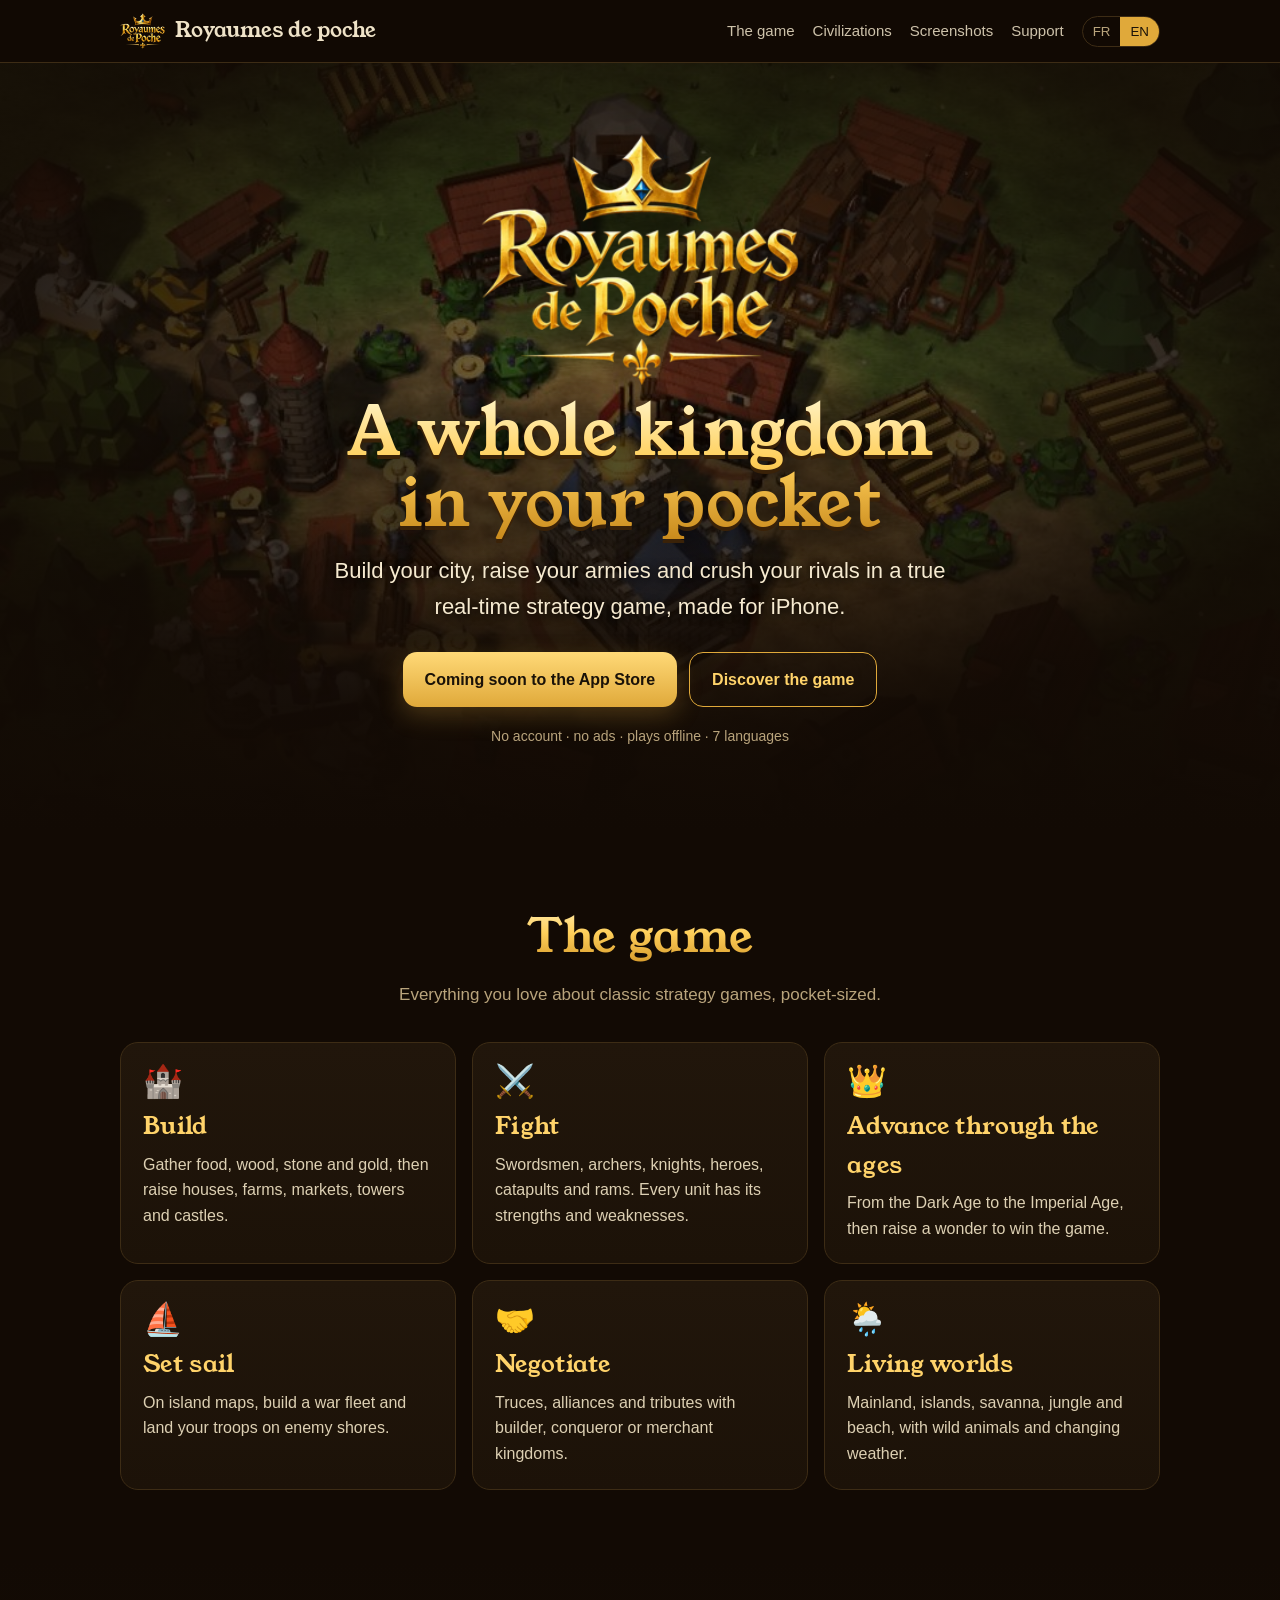
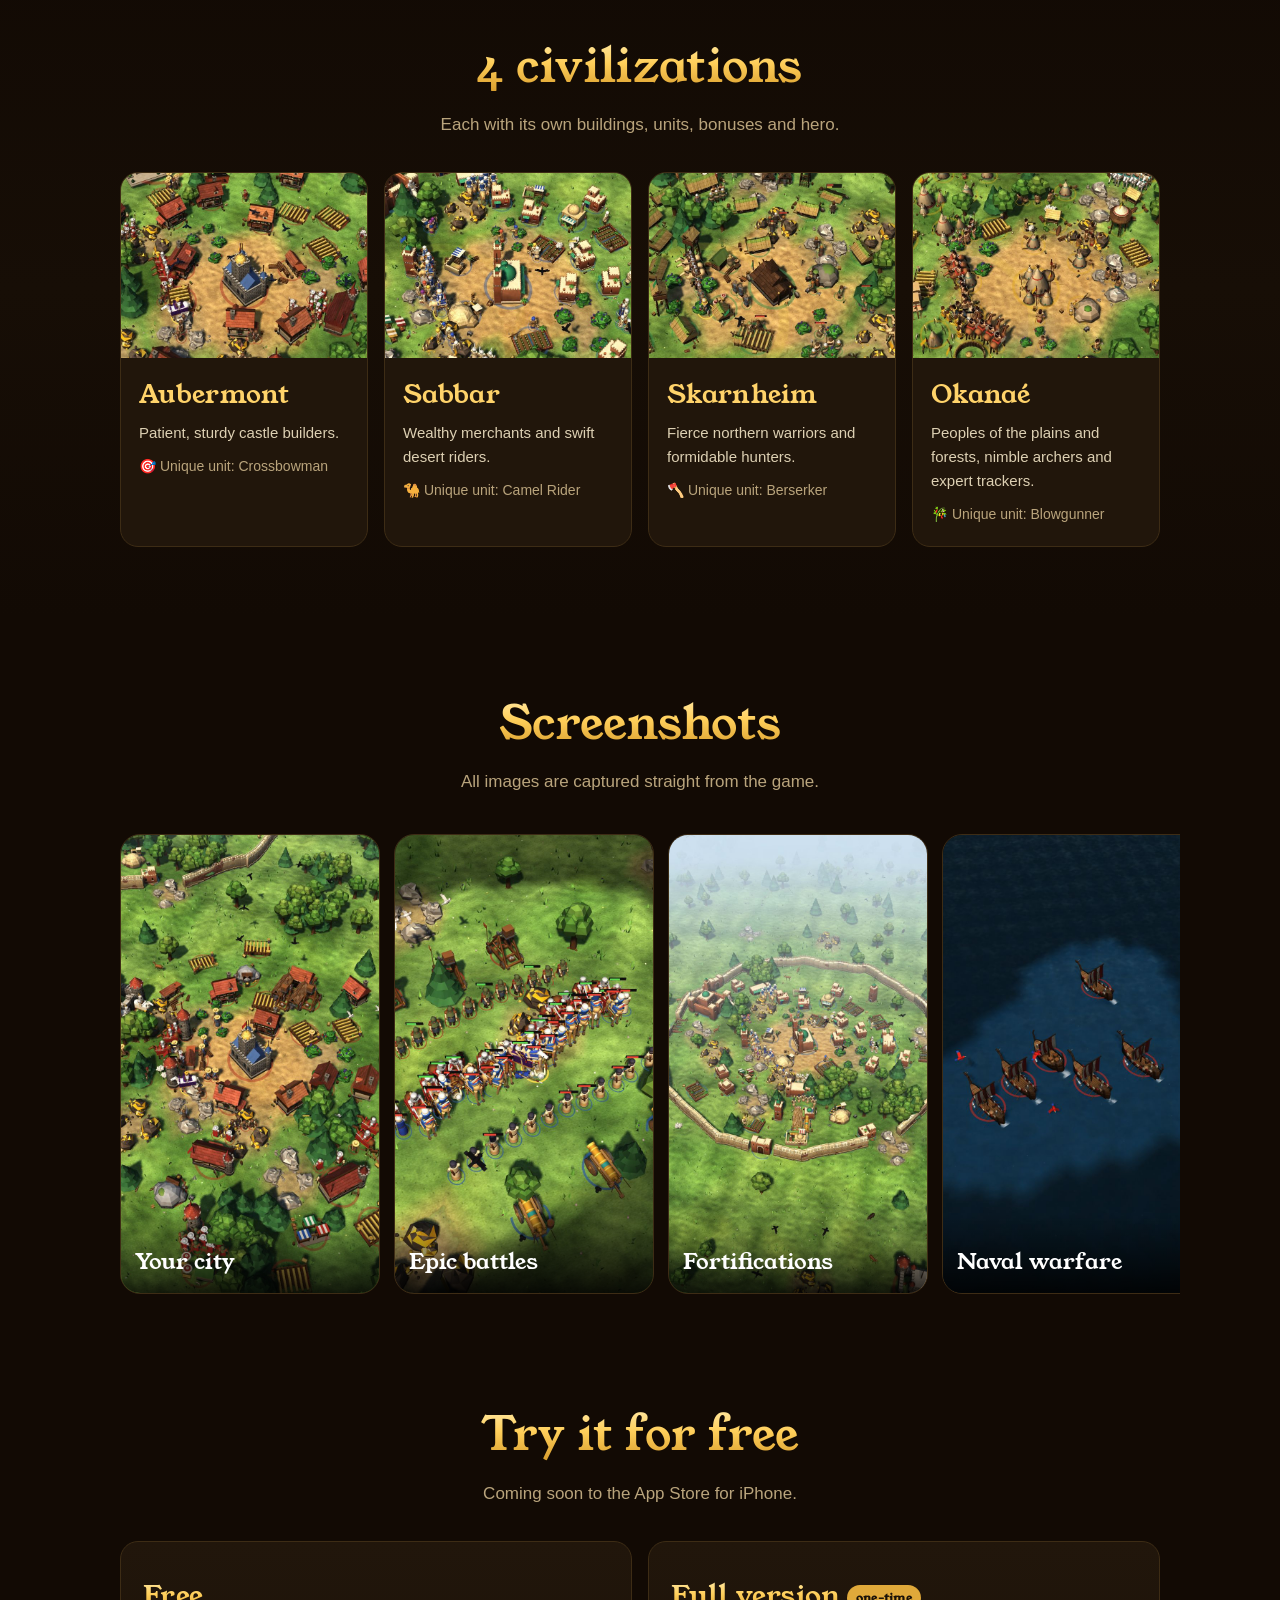
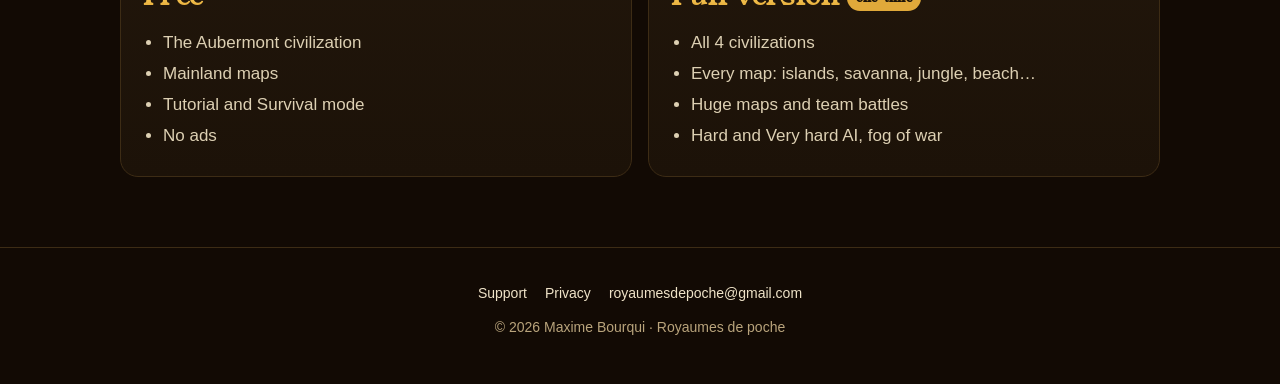
==== index.html @ c6513820 "Add files via upload" ====
<!DOCTYPE html>
<html lang="fr" data-l="fr">
<head>
<meta charset="utf-8">
<meta name="viewport" content="width=device-width,initial-scale=1,viewport-fit=cover">
<title>Royaumes de poche · Stratégie en temps réel pour iPhone</title>
<meta name="description" content="Bâtis ton royaume, lève tes armées et écrase tes rivaux. Un vrai jeu de stratégie en temps réel pour iPhone : 4 civilisations, des batailles épiques et des mondes vivants.">
<meta property="og:title" content="Royaumes de poche">
<meta property="og:description" content="Un royaume entier dans ta poche. Stratégie en temps réel pour iPhone.">
<meta property="og:image" content="hero.jpg">
<meta name="theme-color" content="#120a04">
<link rel="icon" href="logo.png">
<link rel="stylesheet" href="style.css">
<script>try{var l=localStorage.getItem('rdpSiteLang')||((navigator.language||'fr').slice(0,2)==='fr'?'fr':'en');document.documentElement.dataset.l=l;document.documentElement.lang=l}catch(e){}</script>
</head>
<body>
<header class="top"><div class="wrap">
  <a class="brand" href="index.html"><img src="logo.png" alt=""><span>Royaumes de poche</span></a>
  <nav class="nav">
    <a href="#jeu"><span class="fr">Le jeu</span><span class="en">The game</span></a>
    <a href="#civilisations"><span class="fr">Civilisations</span><span class="en">Civilizations</span></a>
    <a href="#images"><span class="fr">Images</span><span class="en">Screenshots</span></a>
    <a href="assistance.html"><span class="fr">Assistance</span><span class="en">Support</span></a>
    <div class="lang"><button data-set="fr">FR</button><button data-set="en">EN</button></div>
  </nav>
</div></header>

<div class="hero"><div class="wrap">
  <img class="logo" src="logo.png" alt="Royaumes de poche">
  <h1 class="gold"><span class="fr">Un royaume entier<br>dans ta poche</span><span class="en">A whole kingdom<br>in your pocket</span></h1>
  <p class="sub"><span class="fr">Bâtis ta cité, lève tes armées et écrase tes rivaux dans un vrai jeu de stratégie en temps réel, pensé pour l’iPhone.</span><span class="en">Build your city, raise your armies and crush your rivals in a true real-time strategy game, made for iPhone.</span></p>
  <div class="cta">
    <a class="btn main" href="#offre"> <span class="fr">Bientôt sur l’App Store</span><span class="en">Coming soon to the App Store</span></a>
    <a class="btn ghost" href="#jeu"><span class="fr">Découvrir le jeu</span><span class="en">Discover the game</span></a>
  </div>
  <div class="pill"><span class="fr">Sans compte · sans publicité · joue hors ligne · 7 langues</span><span class="en">No account · no ads · plays offline · 7 languages</span></div>
</div></div>

<section id="jeu"><div class="wrap">
  <div class="sh"><h2 class="gold"><span class="fr">Le jeu</span><span class="en">The game</span></h2>
    <p><span class="fr">Tout ce qu’on aime dans les grands jeux de stratégie, en version de poche.</span><span class="en">Everything you love about classic strategy games, pocket-sized.</span></p></div>
  <div class="grid">
    <div class="card"><div class="ic">🏰</div><h3><span class="fr">Construis</span><span class="en">Build</span></h3><p><span class="fr">Récolte nourriture, bois, pierre et or, puis élève maisons, fermes, marchés, tours et châteaux.</span><span class="en">Gather food, wood, stone and gold, then raise houses, farms, markets, towers and castles.</span></p></div>
    <div class="card"><div class="ic">⚔️</div><h3><span class="fr">Combats</span><span class="en">Fight</span></h3><p><span class="fr">Épéistes, archers, chevaliers, héros, catapultes et béliers. Chaque unité a ses forces et ses faiblesses.</span><span class="en">Swordsmen, archers, knights, heroes, catapults and rams. Every unit has its strengths and weaknesses.</span></p></div>
    <div class="card"><div class="ic">👑</div><h3><span class="fr">Traverse les âges</span><span class="en">Advance through the ages</span></h3><p><span class="fr">De l’Âge sombre à l’Âge impérial, puis érige une merveille pour remporter la partie.</span><span class="en">From the Dark Age to the Imperial Age, then raise a wonder to win the game.</span></p></div>
    <div class="card"><div class="ic">⛵</div><h3><span class="fr">Navigue</span><span class="en">Set sail</span></h3><p><span class="fr">Sur les cartes d’îles, construis une flotte de guerre et débarque tes troupes chez l’ennemi.</span><span class="en">On island maps, build a war fleet and land your troops on enemy shores.</span></p></div>
    <div class="card"><div class="ic">🤝</div><h3><span class="fr">Négocie</span><span class="en">Negotiate</span></h3><p><span class="fr">Trêves, alliances et tributs face à des royaumes bâtisseurs, conquérants ou marchands.</span><span class="en">Truces, alliances and tributes with builder, conqueror or merchant kingdoms.</span></p></div>
    <div class="card"><div class="ic">🌦️</div><h3><span class="fr">Des mondes vivants</span><span class="en">Living worlds</span></h3><p><span class="fr">Terre ferme, îles, savane, jungle et plage, avec leurs animaux sauvages et une météo changeante.</span><span class="en">Mainland, islands, savanna, jungle and beach, with wild animals and changing weather.</span></p></div>
  </div>
</div></section>

<section id="civilisations" style="background:linear-gradient(var(--bg),#170e06,var(--bg))"><div class="wrap">
  <div class="sh"><h2 class="gold"><span class="fr">4 civilisations</span><span class="en">4 civilizations</span></h2>
    <p><span class="fr">Chacune avec ses bâtiments, ses unités, ses bonus et son héros.</span><span class="en">Each with its own buildings, units, bonuses and hero.</span></p></div>
  <div class="civs">
    <div class="civ"><div class="im" style="background-image:url(aubermont.jpg)"></div><div class="tx"><h3>Aubermont</h3><p><span class="fr">Des bâtisseurs de châteaux, solides et patients.</span><span class="en">Patient, sturdy castle builders.</span></p><div class="uu">🎯 <span class="fr">Unité spéciale : Arbalétrier</span><span class="en">Unique unit: Crossbowman</span></div></div></div>
    <div class="civ"><div class="im" style="background-image:url(sabbar.jpg)"></div><div class="tx"><h3>Sabbar</h3><p><span class="fr">Des marchands riches et des cavaliers rapides du désert.</span><span class="en">Wealthy merchants and swift desert riders.</span></p><div class="uu">🐪 <span class="fr">Unité spéciale : Méhariste</span><span class="en">Unique unit: Camel Rider</span></div></div></div>
    <div class="civ"><div class="im" style="background-image:url(skarnheim.jpg)"></div><div class="tx"><h3>Skarnheim</h3><p><span class="fr">Des guerriers du Nord féroces et des chasseurs redoutables.</span><span class="en">Fierce northern warriors and formidable hunters.</span></p><div class="uu">🪓 <span class="fr">Unité spéciale : Berserker</span><span class="en">Unique unit: Berserker</span></div></div></div>
    <div class="civ"><div class="im" style="background-image:url(okanae.jpg)"></div><div class="tx"><h3>Okanaé</h3><p><span class="fr">Des peuples des plaines et des forêts, archers agiles et pisteurs hors pair.</span><span class="en">Peoples of the plains and forests, nimble archers and expert trackers.</span></p><div class="uu">🎋 <span class="fr">Unité spéciale : Sarbacanier</span><span class="en">Unique unit: Blowgunner</span></div></div></div>
  </div>
</div></section>

<section id="images"><div class="wrap">
  <div class="sh"><h2 class="gold"><span class="fr">En images</span><span class="en">Screenshots</span></h2>
    <p><span class="fr">Toutes les images viennent directement du jeu.</span><span class="en">All images are captured straight from the game.</span></p></div>
  <div class="gal">
    <figure><img src="ville.jpg" alt="" loading="lazy"><figcaption><span class="fr">Ta cité</span><span class="en">Your city</span></figcaption></figure>
    <figure><img src="bataille.jpg" alt="" loading="lazy"><figcaption><span class="fr">Batailles épiques</span><span class="en">Epic battles</span></figcaption></figure>
    <figure><img src="murailles.jpg" alt="" loading="lazy"><figcaption><span class="fr">Murailles</span><span class="en">Fortifications</span></figcaption></figure>
    <figure><img src="mers.jpg" alt="" loading="lazy"><figcaption><span class="fr">Batailles navales</span><span class="en">Naval warfare</span></figcaption></figure>
    <figure><img src="savane.jpg" alt="" loading="lazy"><figcaption><span class="fr">La savane</span><span class="en">The savanna</span></figcaption></figure>
  </div>
</div></section>

<section id="offre" style="padding-top:20px"><div class="wrap">
  <div class="sh"><h2 class="gold"><span class="fr">Essaie gratuitement</span><span class="en">Try it for free</span></h2>
    <p><span class="fr">Bientôt disponible sur l’App Store pour iPhone.</span><span class="en">Coming soon to the App Store for iPhone.</span></p></div>
  <div class="offer">
    <div class="card"><h3 class="gold"><span class="fr">Gratuit</span><span class="en">Free</span></h3><ul>
      <li><span class="fr">La civilisation d’Aubermont</span><span class="en">The Aubermont civilization</span></li>
      <li><span class="fr">Les cartes de terre ferme</span><span class="en">Mainland maps</span></li>
      <li><span class="fr">Le tutoriel et le mode Survie</span><span class="en">Tutorial and Survival mode</span></li>
      <li><span class="fr">Sans publicité</span><span class="en">No ads</span></li></ul></div>
    <div class="card"><h3 class="gold"><span class="fr">Version complète</span><span class="en">Full version</span><span class="tag"><span class="fr">un seul achat</span><span class="en">one-time</span></span></h3><ul>
      <li><span class="fr">Les 4 civilisations</span><span class="en">All 4 civilizations</span></li>
      <li><span class="fr">Toutes les cartes : îles, savane, jungle, plage…</span><span class="en">Every map: islands, savanna, jungle, beach…</span></li>
      <li><span class="fr">Cartes géantes et parties en équipes</span><span class="en">Huge maps and team battles</span></li>
      <li><span class="fr">IA Difficile et Très difficile, brouillard de guerre</span><span class="en">Hard and Very hard AI, fog of war</span></li></ul></div>
  </div>
</div></section>

<footer><div class="wrap">
  <div class="links">
    <a href="assistance.html"><span class="fr">Assistance</span><span class="en">Support</span></a>
    <a href="confidentialite.html"><span class="fr">Confidentialité</span><span class="en">Privacy</span></a>
    <a href="mailto:royaumesdepoche@gmail.com">royaumesdepoche@gmail.com</a>
  </div>
  © 2026 Maxime Bourqui · Royaumes de poche
</div></footer>
<script>document.querySelectorAll('[data-set]').forEach(function(b){var l=b.dataset.set;if(document.documentElement.dataset.l===l)b.classList.add('on');b.onclick=function(){document.documentElement.dataset.l=l;document.documentElement.lang=l;try{localStorage.setItem('rdpSiteLang',l)}catch(e){}document.querySelectorAll('[data-set]').forEach(function(x){x.classList.toggle('on',x.dataset.set===l)})}})</script>
</body>
</html>
---- style.css ----
@font-face{font-family:Titre;src:url(titre.woff) format('woff');font-display:swap}
:root{--bg:#120a04;--bg2:#1c1208;--card:#21160b;--line:#3d2c15;--gold:#ffd36a;--gold2:#e0a93a;--txt:#efe3c8;--mut:#b9a47c;color-scheme:dark}
*{box-sizing:border-box}
html{scroll-behavior:smooth}
body{margin:0;background:var(--bg);color:var(--txt);font:17px/1.6 -apple-system,BlinkMacSystemFont,"Segoe UI",Roboto,sans-serif;-webkit-font-smoothing:antialiased}
a{color:var(--gold)}
img{max-width:100%;display:block}
.wrap{max-width:1080px;margin:0 auto;padding:0 20px}
h1,h2,h3{font-family:Titre,Georgia,serif;font-weight:400;letter-spacing:.3px;margin:0}
.gold{background:linear-gradient(#fff3c4,#ffcf5a 45%,#c98a1c);-webkit-background-clip:text;background-clip:text;-webkit-text-fill-color:transparent}

/* barre du haut */
.top{position:sticky;top:0;z-index:20;background:rgba(18,10,4,.86);-webkit-backdrop-filter:blur(10px);backdrop-filter:blur(10px);border-bottom:1px solid var(--line)}
.top .wrap{display:flex;align-items:center;gap:14px;height:62px}
.brand{display:flex;align-items:center;gap:10px;text-decoration:none;color:var(--txt);font-family:Titre,Georgia,serif;font-size:21px;white-space:nowrap}
.brand img{height:36px;width:auto}
.nav{display:flex;gap:18px;margin-left:auto;align-items:center}
.nav a{color:var(--txt);text-decoration:none;font-size:15px;opacity:.85}
.nav a:hover{opacity:1;color:var(--gold)}
.lang{display:flex;border:1px solid var(--line);border-radius:999px;overflow:hidden}
.lang button{background:none;border:0;color:var(--mut);font:600 13px/1 inherit;padding:7px 10px;cursor:pointer}
.lang button.on{background:var(--gold2);color:#1a1208}
@media(max-width:720px){.nav a{display:none}.brand span{display:none}}

/* héros */
.hero{position:relative;overflow:hidden;text-align:center;padding:70px 0 80px;background:#0e0803}
.hero::before{content:"";position:absolute;inset:0;background:url(hero.jpg) center/cover;opacity:.55;transform:scale(1.05)}
.hero::after{content:"";position:absolute;inset:0;background:radial-gradient(70% 60% at 50% 40%,rgba(18,10,4,.15),rgba(18,10,4,.92) 80%),linear-gradient(rgba(18,10,4,0) 60%,var(--bg))}
.hero .wrap{position:relative;z-index:1}
.hero .logo{width:min(320px,70vw);margin:0 auto 10px;filter:drop-shadow(0 10px 30px rgba(0,0,0,.7))}
.hero h1{font-size:clamp(40px,7vw,68px);line-height:1.05;filter:drop-shadow(0 4px 0 #3a2208) drop-shadow(0 0 18px rgba(0,0,0,.9))}
.hero p.sub{font-size:clamp(18px,2.6vw,22px);margin:14px auto 28px;max-width:620px;color:#f6ead0;text-shadow:0 2px 10px #000}
.cta{display:flex;gap:12px;justify-content:center;flex-wrap:wrap}
.btn{display:inline-flex;align-items:center;gap:8px;border-radius:14px;padding:14px 22px;font-weight:700;text-decoration:none;font-size:16px}
.btn.main{background:linear-gradient(#ffd977,#e0a93a);color:#1a1208;box-shadow:0 8px 24px rgba(224,169,58,.25)}
.btn.ghost{border:1px solid var(--gold2);color:var(--gold)}
.pill{display:inline-block;margin-top:18px;font-size:14px;color:var(--mut)}

/* sections */
section{padding:70px 0}
.sh{text-align:center;margin-bottom:34px}
.sh h2{font-size:clamp(32px,5vw,46px)}
.sh p{color:var(--mut);margin:8px auto 0;max-width:620px}
.grid{display:grid;gap:16px;grid-template-columns:repeat(auto-fit,minmax(240px,1fr))}
@media(min-width:900px){.grid{grid-template-columns:repeat(3,1fr)}}
.card{background:linear-gradient(var(--card),var(--bg2));border:1px solid var(--line);border-radius:18px;padding:22px}
.card .ic{font-size:32px;line-height:1}
.card h3{font-size:24px;color:var(--gold);margin:10px 0 6px}
.card p{margin:0;color:#ddd0b3;font-size:16px}

/* civilisations */
.civs{display:grid;gap:16px;grid-template-columns:repeat(auto-fit,minmax(230px,1fr))}
.civ{border:1px solid var(--line);border-radius:18px;overflow:hidden;background:var(--card)}
.civ .im{aspect-ratio:4/3;background-size:cover;background-position:center 40%}
.civ .tx{padding:16px 18px 20px}
.civ h3{font-size:26px;color:var(--gold)}
.civ p{margin:6px 0 10px;color:#ddd0b3;font-size:15px}
.civ .uu{font-size:14px;color:var(--mut)}

/* galerie */
.gal{display:flex;gap:14px;overflow-x:auto;scroll-snap-type:x mandatory;padding:4px 20px 14px;margin:0 -20px}
.gal figure{flex:0 0 min(260px,68vw);margin:0;scroll-snap-align:center;border-radius:20px;overflow:hidden;border:1px solid var(--line);background:#000;position:relative}
.gal img{aspect-ratio:9/16;object-fit:cover;width:100%}
.gal figcaption{position:absolute;left:0;right:0;bottom:0;padding:30px 14px 14px;background:linear-gradient(rgba(0,0,0,0),rgba(0,0,0,.85));font-family:Titre,Georgia,serif;font-size:22px;color:#fff}

/* offre */
.offer{display:grid;gap:16px;grid-template-columns:repeat(auto-fit,minmax(260px,1fr))}
.offer .card h3{font-size:28px}
.offer ul{margin:10px 0 0;padding-left:20px;color:#ddd0b3}
.offer li{margin:4px 0}
.tag{-webkit-text-fill-color:#1a1208;display:inline-block;background:var(--gold2);color:#1a1208;font-weight:800;font-size:12px;padding:3px 9px;border-radius:999px;vertical-align:middle;margin-left:6px}

/* pages de texte */
.doc{max-width:760px;margin:0 auto;padding:50px 20px 30px}
.doc h1{font-size:clamp(34px,6vw,48px);text-align:center;margin-bottom:6px}
.doc .date{text-align:center;color:var(--mut);font-size:14px;margin-bottom:26px}
.doc h2{font-size:26px;color:var(--gold);margin:30px 0 8px}
.doc p,.doc li{color:#e4d6b8}
.doc .box{background:var(--card);border:1px solid var(--line);border-radius:18px;padding:22px 24px;margin:18px 0}
.doc .mail{display:inline-block;background:linear-gradient(#ffd977,#e0a93a);color:#1a1208;font-weight:800;text-decoration:none;border-radius:12px;padding:12px 20px;margin:6px 0 4px}
.doc .q{margin:0 0 16px}
.doc .q b{color:#fff}

/* pied */
footer{border-top:1px solid var(--line);padding:34px 0 46px;text-align:center;color:var(--mut);font-size:14px}
footer .links{display:flex;gap:18px;justify-content:center;flex-wrap:wrap;margin-bottom:12px}
footer a{color:var(--txt);text-decoration:none}
footer a:hover{color:var(--gold)}

/* langue */
[data-l="en"] .fr{display:none}
[data-l="fr"] .en{display:none}
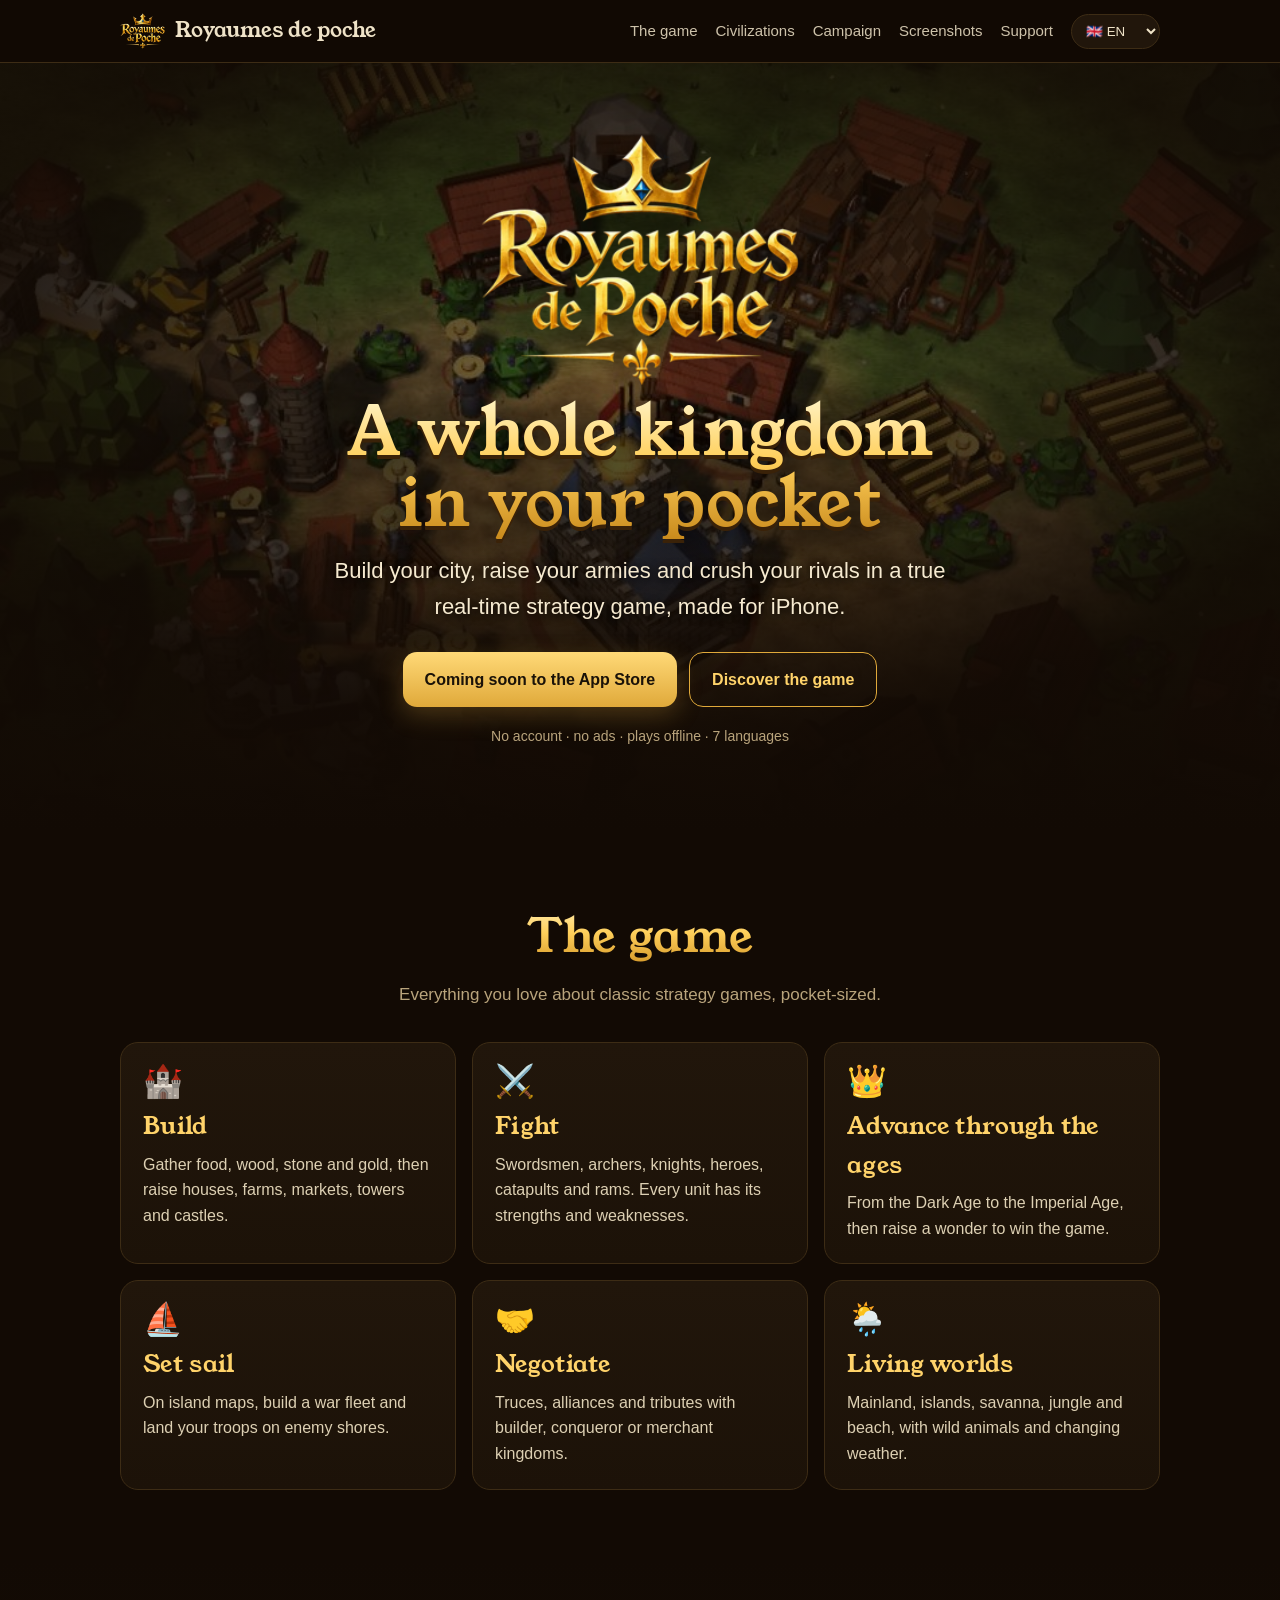
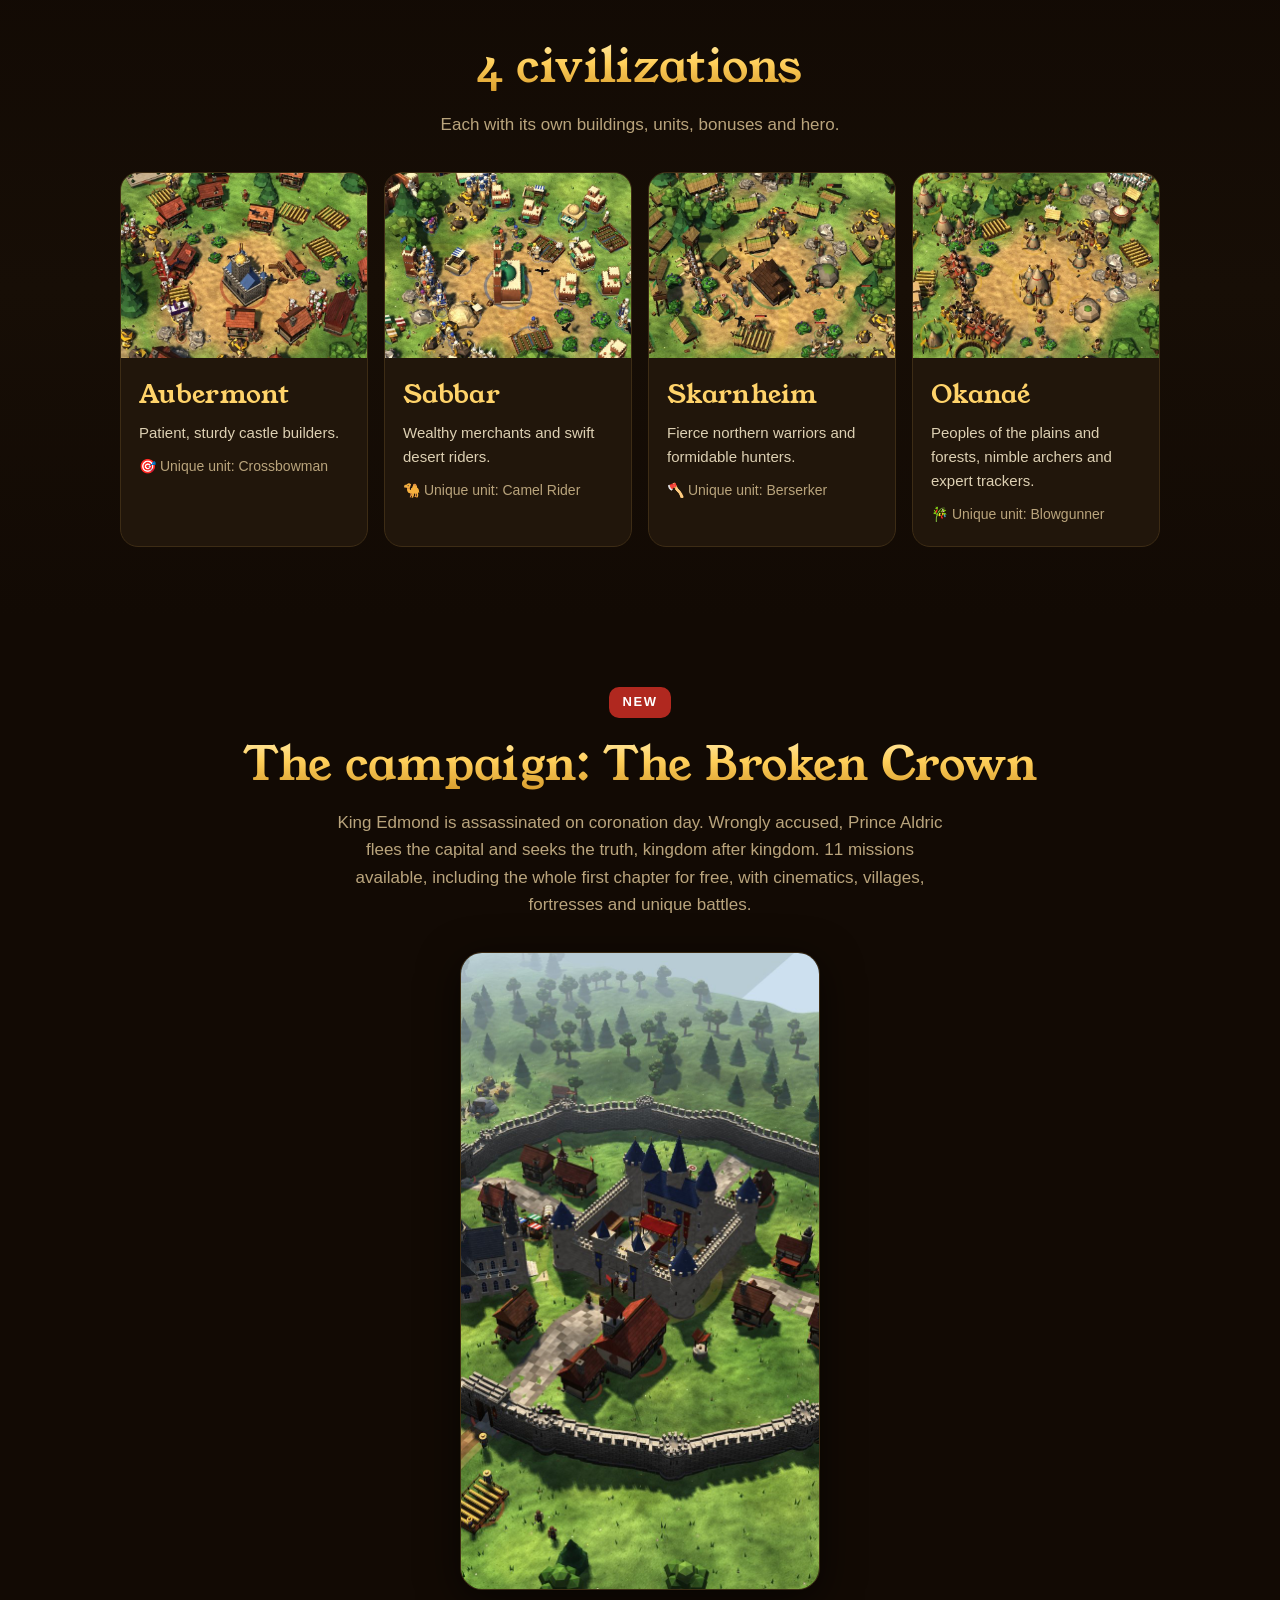
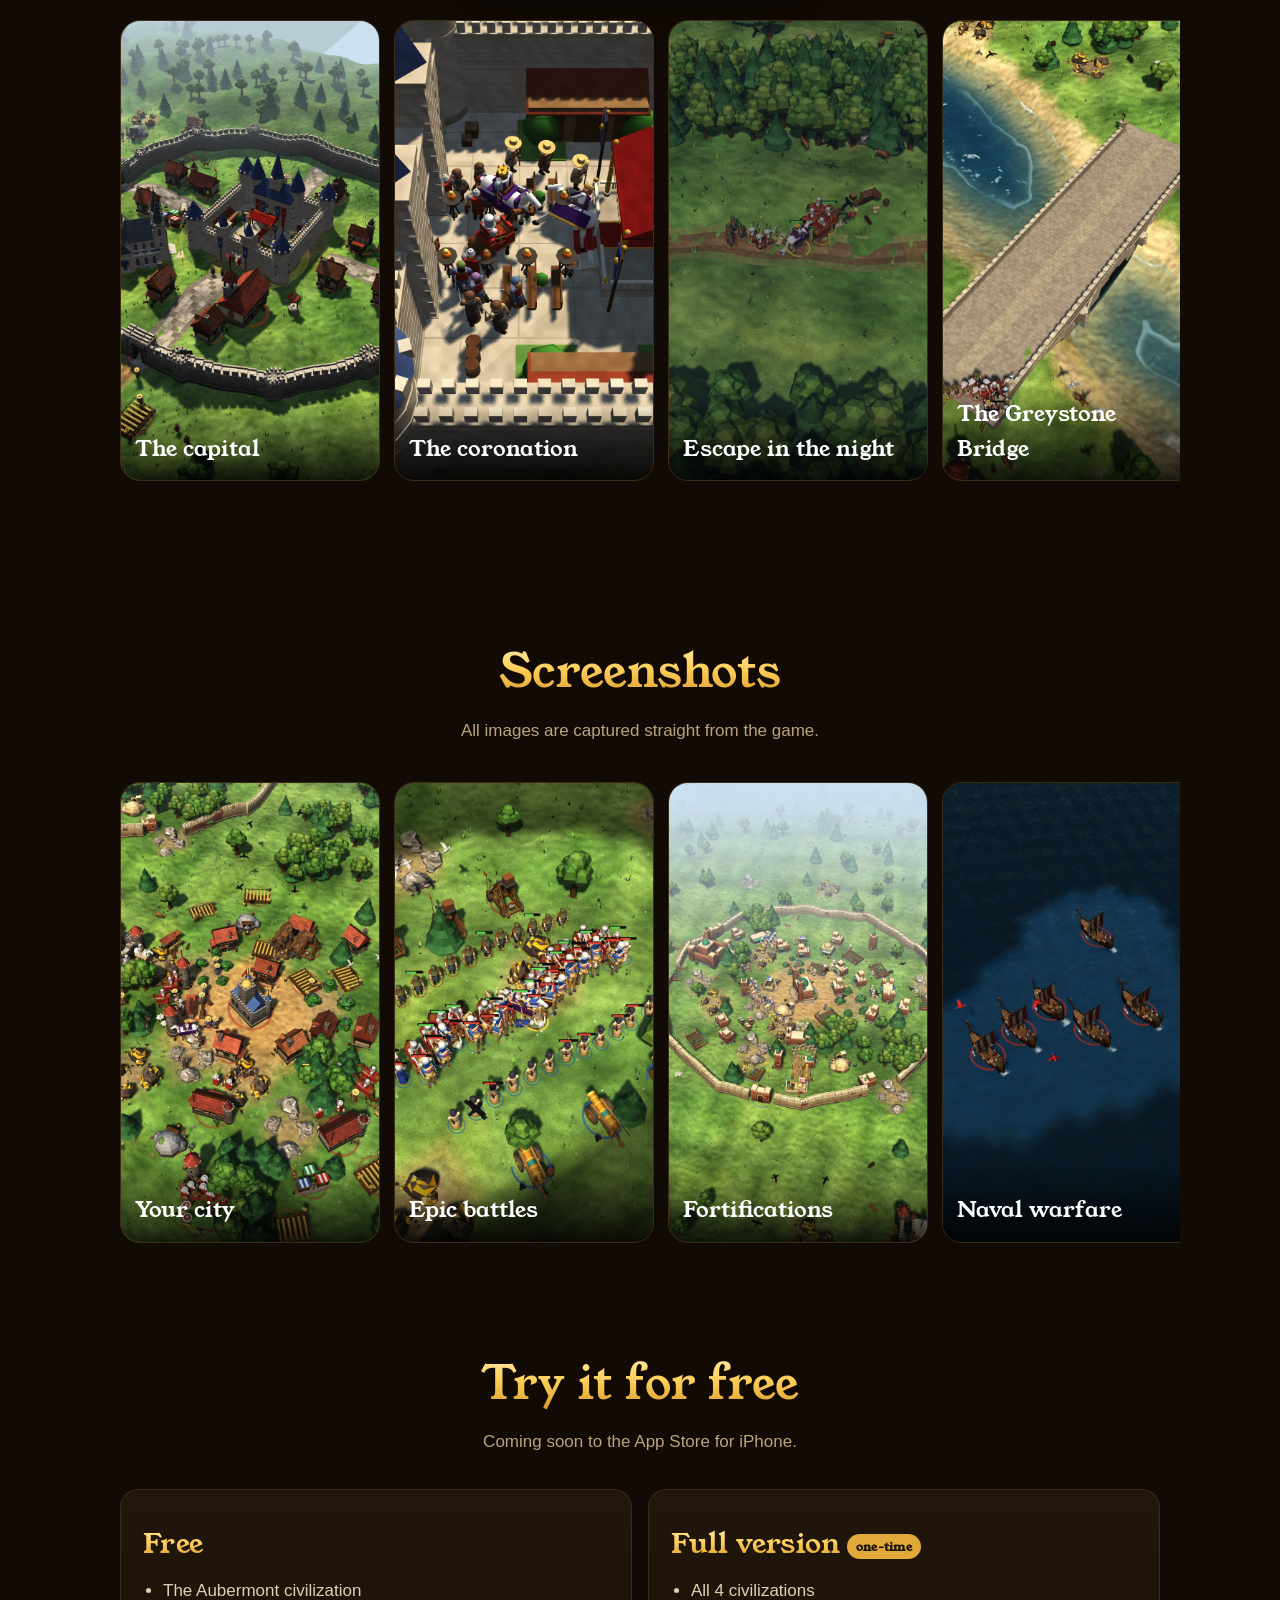
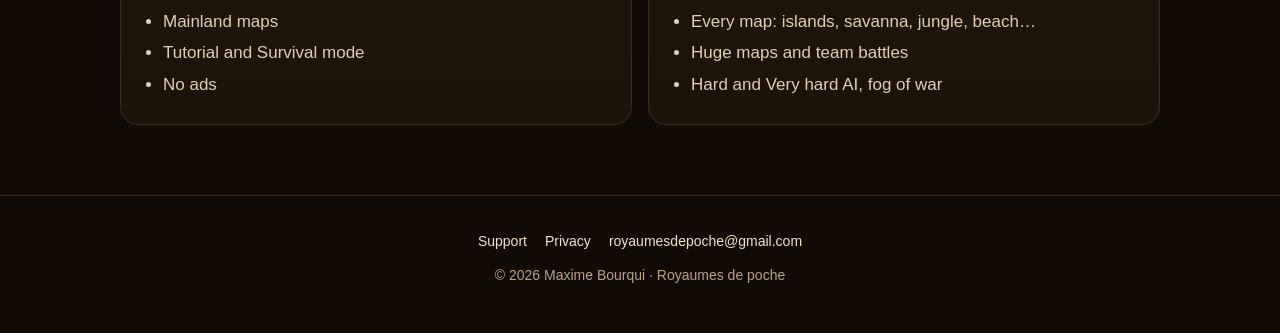
==== commit 1678cf7b: "Add files via upload" ====
--- a/index.html
+++ b/index.html
@@ -11,92 +11,110 @@
 <meta name="theme-color" content="#120a04">
 <link rel="icon" href="logo.png">
 <link rel="stylesheet" href="style.css">
-<script>try{var l=localStorage.getItem('rdpSiteLang')||((navigator.language||'fr').slice(0,2)==='fr'?'fr':'en');document.documentElement.dataset.l=l;document.documentElement.lang=l}catch(e){}</script>
+<script>try{var L=['fr','en','es','de','pt','it','zh'],n=(navigator.language||'en').slice(0,2),l=localStorage.getItem('rdpSiteLang')||(L.indexOf(n)>=0?n:'en');document.documentElement.dataset.l=l;document.documentElement.lang=l}catch(e){}</script>
 </head>
 <body>
 <header class="top"><div class="wrap">
   <a class="brand" href="index.html"><img src="logo.png" alt=""><span>Royaumes de poche</span></a>
   <nav class="nav">
-    <a href="#jeu"><span class="fr">Le jeu</span><span class="en">The game</span></a>
-    <a href="#civilisations"><span class="fr">Civilisations</span><span class="en">Civilizations</span></a>
-    <a href="#images"><span class="fr">Images</span><span class="en">Screenshots</span></a>
-    <a href="assistance.html"><span class="fr">Assistance</span><span class="en">Support</span></a>
-    <div class="lang"><button data-set="fr">FR</button><button data-set="en">EN</button></div>
+    <a href="#jeu"><span class="fr">Le jeu</span><span class="en">The game</span><span class="es">El juego</span><span class="de">Das Spiel</span><span class="pt">O jogo</span><span class="it">Il gioco</span><span class="zh">游戏介绍</span></a>
+    <a href="#civilisations"><span class="fr">Civilisations</span><span class="en">Civilizations</span><span class="es">Civilizaciones</span><span class="de">Zivilisationen</span><span class="pt">Civilizações</span><span class="it">Civiltà</span><span class="zh">文明</span></a>
+    <a href="#campagne"><span class="fr">Campagne</span><span class="en">Campaign</span><span class="es">Campaña</span><span class="de">Kampagne</span><span class="pt">Campanha</span><span class="it">Campagna</span><span class="zh">战役</span></a>
+    <a href="#images"><span class="fr">Images</span><span class="en">Screenshots</span><span class="es">Imágenes</span><span class="de">Bilder</span><span class="pt">Imagens</span><span class="it">Immagini</span><span class="zh">游戏截图</span></a>
+    <a href="assistance.html"><span class="fr">Assistance</span><span class="en">Support</span><span class="es">Soporte</span><span class="de">Support</span><span class="pt">Suporte</span><span class="it">Assistenza</span><span class="zh">支持</span></a>
+    <select class="langsel" aria-label="Langue"><option value="fr">🇫🇷 FR</option><option value="en">🇬🇧 EN</option><option value="es">🇪🇸 ES</option><option value="de">🇩🇪 DE</option><option value="pt">🇵🇹 PT</option><option value="it">🇮🇹 IT</option><option value="zh">🇨🇳 中文</option></select>
   </nav>
 </div></header>
 
+<div id="promo" style="background:linear-gradient(90deg,#a8221a,#e0402a,#a8221a);color:#fff;text-align:center;font-weight:800;padding:10px 14px;font-size:15px">🔥 <span class="fr">Offre de lancement : la version complète à 2,99 € au lieu de <s>4,99 €</s>, jusqu’au 30 novembre</span><span class="en">Launch offer: the full version for €2.99 instead of <s>€4.99</s>, until November 30</span><span class="es">Oferta de lanzamiento: la versión completa por 2,99 € en lugar de <s>4,99 €</s>, hasta el 30 de noviembre</span><span class="de">Startangebot: die Vollversion für 2,99 € statt <s>4,99 €</s>, bis zum 30. November</span><span class="pt">Oferta de lançamento: a versão completa por 2,99 € em vez de <s>4,99 €</s>, até 30 de novembro</span><span class="it">Offerta di lancio: la versione completa a 2,99 € invece di <s>4,99 €</s>, fino al 30 novembre</span><span class="zh">首发优惠：完整版仅需 2.99 €，原价 <s>4.99 €</s>，截至11月30日</span></div>
+<script>if(Date.now()>=Date.UTC(2026,11,1,0))document.getElementById('promo').remove()</script>
 <div class="hero"><div class="wrap">
   <img class="logo" src="logo.png" alt="Royaumes de poche">
-  <h1 class="gold"><span class="fr">Un royaume entier<br>dans ta poche</span><span class="en">A whole kingdom<br>in your pocket</span></h1>
-  <p class="sub"><span class="fr">Bâtis ta cité, lève tes armées et écrase tes rivaux dans un vrai jeu de stratégie en temps réel, pensé pour l’iPhone.</span><span class="en">Build your city, raise your armies and crush your rivals in a true real-time strategy game, made for iPhone.</span></p>
+  <h1 class="gold"><span class="fr">Un royaume entier<br>dans ta poche</span><span class="en">A whole kingdom<br>in your pocket</span><span class="es">Todo un reino<br>en tu bolsillo</span><span class="de">Ein ganzes Königreich<br>in deiner Tasche</span><span class="pt">Um reino inteiro<br>no teu bolso</span><span class="it">Un intero regno<br>in tasca</span><span class="zh">整个王国<br>尽在掌中</span></h1>
+  <p class="sub"><span class="fr">Bâtis ta cité, lève tes armées et écrase tes rivaux dans un vrai jeu de stratégie en temps réel, pensé pour l’iPhone.</span><span class="en">Build your city, raise your armies and crush your rivals in a true real-time strategy game, made for iPhone.</span><span class="es">Construye tu ciudad, recluta tus ejércitos y aplasta a tus rivales en un auténtico juego de estrategia en tiempo real, creado para iPhone.</span><span class="de">Baue deine Stadt, stelle Armeen auf und besiege deine Rivalen in einem echten Echtzeit-Strategiespiel für das iPhone.</span><span class="pt">Constrói a tua cidade, ergue os teus exércitos e esmaga os teus rivais num verdadeiro jogo de estratégia em tempo real, feito para iPhone.</span><span class="it">Costruisci la tua città, arruola i tuoi eserciti e schiaccia i tuoi rivali in un vero strategico in tempo reale, pensato per iPhone.</span><span class="zh">建造城市、组建军队、击败对手——一款为 iPhone 打造的正宗即时战略游戏。</span></p>
   <div class="cta">
-    <a class="btn main" href="#offre"> <span class="fr">Bientôt sur l’App Store</span><span class="en">Coming soon to the App Store</span></a>
-    <a class="btn ghost" href="#jeu"><span class="fr">Découvrir le jeu</span><span class="en">Discover the game</span></a>
+    <a class="btn main" href="#offre"> <span class="fr">Bientôt sur l’App Store</span><span class="en">Coming soon to the App Store</span><span class="es">Muy pronto en la App Store</span><span class="de">Bald im App Store</span><span class="pt">Em breve na App Store</span><span class="it">Presto su App Store</span><span class="zh">即将登陆 App Store</span></a>
+    <a class="btn ghost" href="#jeu"><span class="fr">Découvrir le jeu</span><span class="en">Discover the game</span><span class="es">Descubre el juego</span><span class="de">Spiel entdecken</span><span class="pt">Descobre o jogo</span><span class="it">Scopri il gioco</span><span class="zh">了解游戏</span></a>
   </div>
-  <div class="pill"><span class="fr">Sans compte · sans publicité · joue hors ligne · 7 langues</span><span class="en">No account · no ads · plays offline · 7 languages</span></div>
+  <div class="pill"><span class="fr">Sans compte · sans publicité · joue hors ligne · 7 langues</span><span class="en">No account · no ads · plays offline · 7 languages</span><span class="es">Sin cuenta · sin anuncios · juega sin conexión · 7 idiomas</span><span class="de">Kein Konto · keine Werbung · offline spielbar · 7 Sprachen</span><span class="pt">Sem conta · sem anúncios · joga offline · 7 idiomas</span><span class="it">Nessun account · nessuna pubblicità · si gioca offline · 7 lingue</span><span class="zh">无需账号 · 无广告 · 离线可玩 · 7种语言</span></div>
 </div></div>
 
 <section id="jeu"><div class="wrap">
-  <div class="sh"><h2 class="gold"><span class="fr">Le jeu</span><span class="en">The game</span></h2>
-    <p><span class="fr">Tout ce qu’on aime dans les grands jeux de stratégie, en version de poche.</span><span class="en">Everything you love about classic strategy games, pocket-sized.</span></p></div>
+  <div class="sh"><h2 class="gold"><span class="fr">Le jeu</span><span class="en">The game</span><span class="es">El juego</span><span class="de">Das Spiel</span><span class="pt">O jogo</span><span class="it">Il gioco</span><span class="zh">游戏介绍</span></h2>
+    <p><span class="fr">Tout ce qu’on aime dans les grands jeux de stratégie, en version de poche.</span><span class="en">Everything you love about classic strategy games, pocket-sized.</span><span class="es">Todo lo que te gusta de los grandes juegos de estrategia, en tamaño bolsillo.</span><span class="de">Alles, was du an klassischen Strategiespielen liebst – im Taschenformat.</span><span class="pt">Tudo o que adoras nos grandes jogos de estratégia, em formato de bolso.</span><span class="it">Tutto ciò che ami dei grandi strategici, in formato tascabile.</span><span class="zh">经典策略游戏的精髓，浓缩于掌中。</span></p></div>
   <div class="grid">
-    <div class="card"><div class="ic">🏰</div><h3><span class="fr">Construis</span><span class="en">Build</span></h3><p><span class="fr">Récolte nourriture, bois, pierre et or, puis élève maisons, fermes, marchés, tours et châteaux.</span><span class="en">Gather food, wood, stone and gold, then raise houses, farms, markets, towers and castles.</span></p></div>
-    <div class="card"><div class="ic">⚔️</div><h3><span class="fr">Combats</span><span class="en">Fight</span></h3><p><span class="fr">Épéistes, archers, chevaliers, héros, catapultes et béliers. Chaque unité a ses forces et ses faiblesses.</span><span class="en">Swordsmen, archers, knights, heroes, catapults and rams. Every unit has its strengths and weaknesses.</span></p></div>
-    <div class="card"><div class="ic">👑</div><h3><span class="fr">Traverse les âges</span><span class="en">Advance through the ages</span></h3><p><span class="fr">De l’Âge sombre à l’Âge impérial, puis érige une merveille pour remporter la partie.</span><span class="en">From the Dark Age to the Imperial Age, then raise a wonder to win the game.</span></p></div>
-    <div class="card"><div class="ic">⛵</div><h3><span class="fr">Navigue</span><span class="en">Set sail</span></h3><p><span class="fr">Sur les cartes d’îles, construis une flotte de guerre et débarque tes troupes chez l’ennemi.</span><span class="en">On island maps, build a war fleet and land your troops on enemy shores.</span></p></div>
-    <div class="card"><div class="ic">🤝</div><h3><span class="fr">Négocie</span><span class="en">Negotiate</span></h3><p><span class="fr">Trêves, alliances et tributs face à des royaumes bâtisseurs, conquérants ou marchands.</span><span class="en">Truces, alliances and tributes with builder, conqueror or merchant kingdoms.</span></p></div>
-    <div class="card"><div class="ic">🌦️</div><h3><span class="fr">Des mondes vivants</span><span class="en">Living worlds</span></h3><p><span class="fr">Terre ferme, îles, savane, jungle et plage, avec leurs animaux sauvages et une météo changeante.</span><span class="en">Mainland, islands, savanna, jungle and beach, with wild animals and changing weather.</span></p></div>
+    <div class="card"><div class="ic">🏰</div><h3><span class="fr">Construis</span><span class="en">Build</span><span class="es">Construye</span><span class="de">Baue</span><span class="pt">Constrói</span><span class="it">Costruisci</span><span class="zh">建造</span></h3><p><span class="fr">Récolte nourriture, bois, pierre et or, puis élève maisons, fermes, marchés, tours et châteaux.</span><span class="en">Gather food, wood, stone and gold, then raise houses, farms, markets, towers and castles.</span><span class="es">Recoge comida, madera, piedra y oro, y levanta casas, granjas, mercados, torres y castillos.</span><span class="de">Sammle Nahrung, Holz, Stein und Gold und errichte Häuser, Farmen, Märkte, Türme und Burgen.</span><span class="pt">Recolhe comida, madeira, pedra e ouro e ergue casas, quintas, mercados, torres e castelos.</span><span class="it">Raccogli cibo, legno, pietra e oro, poi erigi case, fattorie, mercati, torri e castelli.</span><span class="zh">采集食物、木材、石料和金币，建起房屋、农田、市场、箭塔与城堡。</span></p></div>
+    <div class="card"><div class="ic">⚔️</div><h3><span class="fr">Combats</span><span class="en">Fight</span><span class="es">Combate</span><span class="de">Kämpfe</span><span class="pt">Combate</span><span class="it">Combatti</span><span class="zh">战斗</span></h3><p><span class="fr">Épéistes, archers, chevaliers, héros, catapultes et béliers. Chaque unité a ses forces et ses faiblesses.</span><span class="en">Swordsmen, archers, knights, heroes, catapults and rams. Every unit has its strengths and weaknesses.</span><span class="es">Espadachines, arqueros, caballeros, héroes, catapultas y arietes. Cada unidad tiene sus fortalezas y debilidades.</span><span class="de">Schwertkämpfer, Bogenschützen, Ritter, Helden, Katapulte und Rammböcke. Jede Einheit hat Stärken und Schwächen.</span><span class="pt">Espadachins, arqueiros, cavaleiros, heróis, catapultas e aríetes. Cada unidade tem pontos fortes e fracos.</span><span class="it">Spadaccini, arcieri, cavalieri, eroi, catapulte e arieti. Ogni unità ha i suoi punti di forza e di debolezza.</span><span class="zh">剑士、弓手、骑士、英雄、投石机与攻城槌，每种单位各有长短。</span></p></div>
+    <div class="card"><div class="ic">👑</div><h3><span class="fr">Traverse les âges</span><span class="en">Advance through the ages</span><span class="es">Avanza por las edades</span><span class="de">Durchlebe die Zeitalter</span><span class="pt">Avança pelas eras</span><span class="it">Attraversa le epoche</span><span class="zh">跨越时代</span></h3><p><span class="fr">De l’Âge sombre à l’Âge impérial, puis érige une merveille pour remporter la partie.</span><span class="en">From the Dark Age to the Imperial Age, then raise a wonder to win the game.</span><span class="es">De la Edad Oscura a la Edad Imperial, y luego erige una maravilla para ganar la partida.</span><span class="de">Vom Dunklen Zeitalter bis zum Imperialen Zeitalter – und errichte ein Weltwunder, um zu siegen.</span><span class="pt">Da Idade das Trevas à Idade Imperial, e depois ergue uma maravilha para vencer a partida.</span><span class="it">Dall’Età oscura all’Età imperiale, poi erigi una meraviglia per vincere la partita.</span><span class="zh">从黑暗时代到帝王时代，建成奇迹即可赢得胜利。</span></p></div>
+    <div class="card"><div class="ic">⛵</div><h3><span class="fr">Navigue</span><span class="en">Set sail</span><span class="es">Navega</span><span class="de">Stich in See</span><span class="pt">Navega</span><span class="it">Salpa</span><span class="zh">扬帆出海</span></h3><p><span class="fr">Sur les cartes d’îles, construis une flotte de guerre et débarque tes troupes chez l’ennemi.</span><span class="en">On island maps, build a war fleet and land your troops on enemy shores.</span><span class="es">En los mapas de islas, construye una flota de guerra y desembarca tus tropas en costas enemigas.</span><span class="de">Baue auf Inselkarten eine Kriegsflotte und lande deine Truppen an feindlichen Küsten.</span><span class="pt">Nos mapas de ilhas, constrói uma frota de guerra e desembarca as tuas tropas em costas inimigas.</span><span class="it">Sulle mappe di isole, costruisci una flotta da guerra e sbarca le tue truppe sulle coste nemiche.</span><span class="zh">在岛屿地图上组建战舰舰队，让军队登陆敌方海岸。</span></p></div>
+    <div class="card"><div class="ic">🤝</div><h3><span class="fr">Négocie</span><span class="en">Negotiate</span><span class="es">Negocia</span><span class="de">Verhandle</span><span class="pt">Negoceia</span><span class="it">Negozia</span><span class="zh">外交</span></h3><p><span class="fr">Trêves, alliances et tributs face à des royaumes bâtisseurs, conquérants ou marchands.</span><span class="en">Truces, alliances and tributes with builder, conqueror or merchant kingdoms.</span><span class="es">Treguas, alianzas y tributos con reinos constructores, conquistadores o mercaderes.</span><span class="de">Waffenruhen, Bündnisse und Tribute mit Baumeister-, Eroberer- oder Händlerreichen.</span><span class="pt">Tréguas, alianças e tributos com reinos construtores, conquistadores ou mercadores.</span><span class="it">Tregue, alleanze e tributi con regni costruttori, conquistatori o mercanti.</span><span class="zh">与建设型、征服型或商人型王国停战、结盟或进贡。</span></p></div>
+    <div class="card"><div class="ic">🌦️</div><h3><span class="fr">Des mondes vivants</span><span class="en">Living worlds</span><span class="es">Mundos vivos</span><span class="de">Lebendige Welten</span><span class="pt">Mundos vivos</span><span class="it">Mondi vivi</span><span class="zh">生机世界</span></h3><p><span class="fr">Terre ferme, îles, savane, jungle et plage, avec leurs animaux sauvages et une météo changeante.</span><span class="en">Mainland, islands, savanna, jungle and beach, with wild animals and changing weather.</span><span class="es">Tierra firme, islas, sabana, selva y playa, con animales salvajes y un clima cambiante.</span><span class="de">Festland, Inseln, Savanne, Dschungel und Strand – mit wilden Tieren und wechselndem Wetter.</span><span class="pt">Terra firme, ilhas, savana, selva e praia, com animais selvagens e clima variável.</span><span class="it">Terraferma, isole, savana, giungla e spiaggia, con animali selvatici e meteo variabile.</span><span class="zh">大陆、岛屿、草原、丛林与海滩，还有野生动物和多变天气。</span></p></div>
   </div>
 </div></section>
 
 <section id="civilisations" style="background:linear-gradient(var(--bg),#170e06,var(--bg))"><div class="wrap">
-  <div class="sh"><h2 class="gold"><span class="fr">4 civilisations</span><span class="en">4 civilizations</span></h2>
-    <p><span class="fr">Chacune avec ses bâtiments, ses unités, ses bonus et son héros.</span><span class="en">Each with its own buildings, units, bonuses and hero.</span></p></div>
+  <div class="sh"><h2 class="gold"><span class="fr">4 civilisations</span><span class="en">4 civilizations</span><span class="es">4 civilizaciones</span><span class="de">4 Zivilisationen</span><span class="pt">4 civilizações</span><span class="it">4 civiltà</span><span class="zh">4大文明</span></h2>
+    <p><span class="fr">Chacune avec ses bâtiments, ses unités, ses bonus et son héros.</span><span class="en">Each with its own buildings, units, bonuses and hero.</span><span class="es">Cada una con sus edificios, unidades, bonificaciones y héroe.</span><span class="de">Jede mit eigenen Gebäuden, Einheiten, Boni und Helden.</span><span class="pt">Cada uma com os seus edifícios, unidades, bónus e herói.</span><span class="it">Ognuna con i propri edifici, unità, bonus ed eroe.</span><span class="zh">各有独特的建筑、单位、加成与英雄。</span></p></div>
   <div class="civs">
-    <div class="civ"><div class="im" style="background-image:url(aubermont.jpg)"></div><div class="tx"><h3>Aubermont</h3><p><span class="fr">Des bâtisseurs de châteaux, solides et patients.</span><span class="en">Patient, sturdy castle builders.</span></p><div class="uu">🎯 <span class="fr">Unité spéciale : Arbalétrier</span><span class="en">Unique unit: Crossbowman</span></div></div></div>
-    <div class="civ"><div class="im" style="background-image:url(sabbar.jpg)"></div><div class="tx"><h3>Sabbar</h3><p><span class="fr">Des marchands riches et des cavaliers rapides du désert.</span><span class="en">Wealthy merchants and swift desert riders.</span></p><div class="uu">🐪 <span class="fr">Unité spéciale : Méhariste</span><span class="en">Unique unit: Camel Rider</span></div></div></div>
-    <div class="civ"><div class="im" style="background-image:url(skarnheim.jpg)"></div><div class="tx"><h3>Skarnheim</h3><p><span class="fr">Des guerriers du Nord féroces et des chasseurs redoutables.</span><span class="en">Fierce northern warriors and formidable hunters.</span></p><div class="uu">🪓 <span class="fr">Unité spéciale : Berserker</span><span class="en">Unique unit: Berserker</span></div></div></div>
-    <div class="civ"><div class="im" style="background-image:url(okanae.jpg)"></div><div class="tx"><h3>Okanaé</h3><p><span class="fr">Des peuples des plaines et des forêts, archers agiles et pisteurs hors pair.</span><span class="en">Peoples of the plains and forests, nimble archers and expert trackers.</span></p><div class="uu">🎋 <span class="fr">Unité spéciale : Sarbacanier</span><span class="en">Unique unit: Blowgunner</span></div></div></div>
+    <div class="civ"><div class="im" style="background-image:url(aubermont.jpg)"></div><div class="tx"><h3>Aubermont</h3><p><span class="fr">Des bâtisseurs de châteaux, solides et patients.</span><span class="en">Patient, sturdy castle builders.</span><span class="es">Constructores de castillos pacientes y sólidos.</span><span class="de">Geduldige, standhafte Burgenbauer.</span><span class="pt">Construtores de castelos pacientes e robustos.</span><span class="it">Costruttori di castelli pazienti e solidi.</span><span class="zh">坚韧耐心的城堡建造者。</span></p><div class="uu">🎯 <span class="fr">Unité spéciale : Arbalétrier</span><span class="en">Unique unit: Crossbowman</span><span class="es">Unidad única: Ballestero</span><span class="de">Spezialeinheit: Armbrustschütze</span><span class="pt">Unidade única: Besteiro</span><span class="it">Unità unica: Balestriere</span><span class="zh">特色单位：弩手</span></div></div></div>
+    <div class="civ"><div class="im" style="background-image:url(sabbar.jpg)"></div><div class="tx"><h3>Sabbar</h3><p><span class="fr">Des marchands riches et des cavaliers rapides du désert.</span><span class="en">Wealthy merchants and swift desert riders.</span><span class="es">Ricos mercaderes y veloces jinetes del desierto.</span><span class="de">Reiche Händler und flinke Wüstenreiter.</span><span class="pt">Mercadores ricos e cavaleiros rápidos do deserto.</span><span class="it">Ricchi mercanti e rapidi cavalieri del deserto.</span><span class="zh">富有的商人与迅捷的沙漠骑手。</span></p><div class="uu">🐪 <span class="fr">Unité spéciale : Méhariste</span><span class="en">Unique unit: Camel Rider</span><span class="es">Unidad única: Jinete de camello</span><span class="de">Spezialeinheit: Kamelreiter</span><span class="pt">Unidade única: Cameleiro</span><span class="it">Unità unica: Cammelliere</span><span class="zh">特色单位：骆驼骑兵</span></div></div></div>
+    <div class="civ"><div class="im" style="background-image:url(skarnheim.jpg)"></div><div class="tx"><h3>Skarnheim</h3><p><span class="fr">Des guerriers du Nord féroces et des chasseurs redoutables.</span><span class="en">Fierce northern warriors and formidable hunters.</span><span class="es">Feroces guerreros del norte y temibles cazadores.</span><span class="de">Wilde Krieger des Nordens und gefürchtete Jäger.</span><span class="pt">Guerreiros ferozes do norte e caçadores temíveis.</span><span class="it">Feroci guerrieri del nord e cacciatori temibili.</span><span class="zh">凶猛的北方战士与出色的猎手。</span></p><div class="uu">🪓 <span class="fr">Unité spéciale : Berserker</span><span class="en">Unique unit: Berserker</span><span class="es">Unidad única: Berserker</span><span class="de">Spezialeinheit: Berserker</span><span class="pt">Unidade única: Berserker</span><span class="it">Unità unica: Berserker</span><span class="zh">特色单位：狂战士</span></div></div></div>
+    <div class="civ"><div class="im" style="background-image:url(okanae.jpg)"></div><div class="tx"><h3>Okanaé</h3><p><span class="fr">Des peuples des plaines et des forêts, archers agiles et pisteurs hors pair.</span><span class="en">Peoples of the plains and forests, nimble archers and expert trackers.</span><span class="es">Pueblos de llanuras y bosques, arqueros ágiles y rastreadores expertos.</span><span class="de">Völker der Ebenen und Wälder, flinke Bogenschützen und erfahrene Fährtenleser.</span><span class="pt">Povos das planícies e florestas, arqueiros ágeis e rastreadores exímios.</span><span class="it">Popoli delle pianure e delle foreste, arcieri agili e abili segugi.</span><span class="zh">平原与森林的民族，敏捷的弓手和出色的追踪者。</span></p><div class="uu">🎋 <span class="fr">Unité spéciale : Sarbacanier</span><span class="en">Unique unit: Blowgunner</span><span class="es">Unidad única: Cerbatanero</span><span class="de">Spezialeinheit: Blasrohrschütze</span><span class="pt">Unidade única: Zarabataneiro</span><span class="it">Unità unica: Cerbottaniere</span><span class="zh">特色单位：吹箭手</span></div></div></div>
+  </div>
+</div></section>
+
+<section id="campagne"><div class="wrap">
+  <div class="sh"><div class="new"><span class="fr">NOUVEAU</span><span class="en">NEW</span><span class="es">NUEVO</span><span class="de">NEU</span><span class="pt">NOVO</span><span class="it">NOVITÀ</span><span class="zh">全新</span></div>
+    <h2 class="gold"><span class="fr">La campagne : La Couronne brisée</span><span class="en">The campaign: The Broken Crown</span><span class="es">La campaña: La Corona rota</span><span class="de">Die Kampagne: Die zerbrochene Krone</span><span class="pt">A campanha: A Coroa Partida</span><span class="it">La campagna: La Corona spezzata</span><span class="zh">战役：破碎王冠</span></h2>
+    <p><span class="fr">Le roi Edmond est assassiné le jour du couronnement. Accusé à tort, le prince Aldric fuit la capitale et part à la recherche de la vérité, de royaume en royaume. 11 missions disponibles, dont tout le premier chapitre gratuit, avec cinématiques, villages, forteresses et batailles uniques.</span><span class="en">King Edmond is assassinated on coronation day. Wrongly accused, Prince Aldric flees the capital and seeks the truth, kingdom after kingdom. 11 missions available, including the whole first chapter for free, with cinematics, villages, fortresses and unique battles.</span><span class="es">El rey Edmond es asesinado el día de la coronación. Acusado injustamente, el príncipe Aldric huye de la capital en busca de la verdad, de reino en reino. 11 misiones disponibles, con todo el primer capítulo gratis, cinemáticas, aldeas, fortalezas y batallas únicas.</span><span class="de">König Edmond wird am Tag der Krönung ermordet. Zu Unrecht beschuldigt, flieht Prinz Aldric aus der Hauptstadt und sucht von Reich zu Reich die Wahrheit. 11 Missionen verfügbar, das ganze erste Kapitel gratis, mit Zwischensequenzen, Dörfern, Festungen und einzigartigen Schlachten.</span><span class="pt">O rei Edmond é assassinado no dia da coroação. Acusado injustamente, o príncipe Aldric foge da capital em busca da verdade, de reino em reino. 11 missões disponíveis, com todo o primeiro capítulo grátis, cinemáticas, aldeias, fortalezas e batalhas únicas.</span><span class="it">Re Edmond viene assassinato il giorno dell’incoronazione. Accusato ingiustamente, il principe Aldric fugge dalla capitale e cerca la verità, di regno in regno. 11 missioni disponibili, con tutto il primo capitolo gratis, filmati, villaggi, fortezze e battaglie uniche.</span><span class="zh">埃德蒙国王在加冕之日遇刺。蒙冤的奥德里克王子逃离王都，在各个王国间追寻真相。现有 11 个任务，第一章全部免费，包含过场动画、村庄、要塞和独特战斗。</span></p></div>
+  <div class="vid"><video src="bande-annonce.mp4" poster="campagne1.jpg" autoplay muted loop playsinline preload="metadata"></video></div>
+  <div class="gal">
+    <figure><img src="campagne1.jpg" alt="" loading="lazy"><figcaption><span class="fr">La capitale</span><span class="en">The capital</span><span class="es">La capital</span><span class="de">Die Hauptstadt</span><span class="pt">A capital</span><span class="it">La capitale</span><span class="zh">王都</span></figcaption></figure>
+    <figure><img src="campagne2.jpg" alt="" loading="lazy"><figcaption><span class="fr">Le couronnement</span><span class="en">The coronation</span><span class="es">La coronación</span><span class="de">Die Krönung</span><span class="pt">A coroação</span><span class="it">L’incoronazione</span><span class="zh">加冕礼</span></figcaption></figure>
+    <figure><img src="campagne3.jpg" alt="" loading="lazy"><figcaption><span class="fr">La fuite dans la nuit</span><span class="en">Escape in the night</span><span class="es">La huida nocturna</span><span class="de">Flucht in der Nacht</span><span class="pt">Fuga na noite</span><span class="it">La fuga nella notte</span><span class="zh">夜间出逃</span></figcaption></figure>
+    <figure><img src="campagne4.jpg" alt="" loading="lazy"><figcaption><span class="fr">Le pont de Pierre-Grise</span><span class="en">The Greystone Bridge</span><span class="es">El puente de Piedragrís</span><span class="de">Die Graustein-Brücke</span><span class="pt">A ponte de Pedra-Cinzenta</span><span class="it">Il ponte di Pietragrigia</span><span class="zh">灰石桥</span></figcaption></figure>
+    <figure><img src="campagne5.jpg" alt="" loading="lazy"><figcaption><span class="fr">Le fort de Varek</span><span class="en">Varek’s fort</span><span class="es">El fuerte de Varek</span><span class="de">Vareks Festung</span><span class="pt">O forte de Varek</span><span class="it">Il forte di Varek</span><span class="zh">瓦雷克要塞</span></figcaption></figure>
+    <figure><img src="campagne6.jpg" alt="" loading="lazy"><figcaption><span class="fr">Les sables de Sabbar</span><span class="en">The sands of Sabbar</span><span class="es">Las arenas de Sabbar</span><span class="de">Der Sand von Sabbar</span><span class="pt">As areias de Sabbar</span><span class="it">Le sabbie di Sabbar</span><span class="zh">萨巴尔沙海</span></figcaption></figure>
   </div>
 </div></section>
 
 <section id="images"><div class="wrap">
-  <div class="sh"><h2 class="gold"><span class="fr">En images</span><span class="en">Screenshots</span></h2>
-    <p><span class="fr">Toutes les images viennent directement du jeu.</span><span class="en">All images are captured straight from the game.</span></p></div>
+  <div class="sh"><h2 class="gold"><span class="fr">En images</span><span class="en">Screenshots</span><span class="es">Imágenes</span><span class="de">Bilder</span><span class="pt">Imagens</span><span class="it">Immagini</span><span class="zh">游戏截图</span></h2>
+    <p><span class="fr">Toutes les images viennent directement du jeu.</span><span class="en">All images are captured straight from the game.</span><span class="es">Todas las imágenes están tomadas directamente del juego.</span><span class="de">Alle Bilder stammen direkt aus dem Spiel.</span><span class="pt">Todas as imagens foram capturadas diretamente do jogo.</span><span class="it">Tutte le immagini sono catturate direttamente dal gioco.</span><span class="zh">所有图片均直接截取自游戏。</span></p></div>
   <div class="gal">
-    <figure><img src="ville.jpg" alt="" loading="lazy"><figcaption><span class="fr">Ta cité</span><span class="en">Your city</span></figcaption></figure>
-    <figure><img src="bataille.jpg" alt="" loading="lazy"><figcaption><span class="fr">Batailles épiques</span><span class="en">Epic battles</span></figcaption></figure>
-    <figure><img src="murailles.jpg" alt="" loading="lazy"><figcaption><span class="fr">Murailles</span><span class="en">Fortifications</span></figcaption></figure>
-    <figure><img src="mers.jpg" alt="" loading="lazy"><figcaption><span class="fr">Batailles navales</span><span class="en">Naval warfare</span></figcaption></figure>
-    <figure><img src="savane.jpg" alt="" loading="lazy"><figcaption><span class="fr">La savane</span><span class="en">The savanna</span></figcaption></figure>
+    <figure><img src="ville.jpg" alt="" loading="lazy"><figcaption><span class="fr">Ta cité</span><span class="en">Your city</span><span class="es">Tu ciudad</span><span class="de">Deine Stadt</span><span class="pt">A tua cidade</span><span class="it">La tua città</span><span class="zh">你的城市</span></figcaption></figure>
+    <figure><img src="bataille.jpg" alt="" loading="lazy"><figcaption><span class="fr">Batailles épiques</span><span class="en">Epic battles</span><span class="es">Batallas épicas</span><span class="de">Epische Schlachten</span><span class="pt">Batalhas épicas</span><span class="it">Battaglie epiche</span><span class="zh">史诗战斗</span></figcaption></figure>
+    <figure><img src="murailles.jpg" alt="" loading="lazy"><figcaption><span class="fr">Murailles</span><span class="en">Fortifications</span><span class="es">Murallas</span><span class="de">Befestigungen</span><span class="pt">Muralhas</span><span class="it">Fortificazioni</span><span class="zh">城防工事</span></figcaption></figure>
+    <figure><img src="mers.jpg" alt="" loading="lazy"><figcaption><span class="fr">Batailles navales</span><span class="en">Naval warfare</span><span class="es">Batallas navales</span><span class="de">Seeschlachten</span><span class="pt">Batalhas navais</span><span class="it">Battaglie navali</span><span class="zh">海上战争</span></figcaption></figure>
+    <figure><img src="savane.jpg" alt="" loading="lazy"><figcaption><span class="fr">La savane</span><span class="en">The savanna</span><span class="es">La sabana</span><span class="de">Die Savanne</span><span class="pt">A savana</span><span class="it">La savana</span><span class="zh">草原</span></figcaption></figure>
   </div>
 </div></section>
 
 <section id="offre" style="padding-top:20px"><div class="wrap">
-  <div class="sh"><h2 class="gold"><span class="fr">Essaie gratuitement</span><span class="en">Try it for free</span></h2>
-    <p><span class="fr">Bientôt disponible sur l’App Store pour iPhone.</span><span class="en">Coming soon to the App Store for iPhone.</span></p></div>
+  <div class="sh"><h2 class="gold"><span class="fr">Essaie gratuitement</span><span class="en">Try it for free</span><span class="es">Pruébalo gratis</span><span class="de">Kostenlos testen</span><span class="pt">Experimenta grátis</span><span class="it">Provalo gratis</span><span class="zh">免费试玩</span></h2>
+    <p><span class="fr">Bientôt disponible sur l’App Store pour iPhone.</span><span class="en">Coming soon to the App Store for iPhone.</span><span class="es">Muy pronto en la App Store para iPhone.</span><span class="de">Bald im App Store für iPhone.</span><span class="pt">Em breve na App Store para iPhone.</span><span class="it">Presto su App Store per iPhone.</span><span class="zh">即将登陆 iPhone App Store。</span></p></div>
   <div class="offer">
-    <div class="card"><h3 class="gold"><span class="fr">Gratuit</span><span class="en">Free</span></h3><ul>
-      <li><span class="fr">La civilisation d’Aubermont</span><span class="en">The Aubermont civilization</span></li>
-      <li><span class="fr">Les cartes de terre ferme</span><span class="en">Mainland maps</span></li>
-      <li><span class="fr">Le tutoriel et le mode Survie</span><span class="en">Tutorial and Survival mode</span></li>
-      <li><span class="fr">Sans publicité</span><span class="en">No ads</span></li></ul></div>
-    <div class="card"><h3 class="gold"><span class="fr">Version complète</span><span class="en">Full version</span><span class="tag"><span class="fr">un seul achat</span><span class="en">one-time</span></span></h3><ul>
-      <li><span class="fr">Les 4 civilisations</span><span class="en">All 4 civilizations</span></li>
-      <li><span class="fr">Toutes les cartes : îles, savane, jungle, plage…</span><span class="en">Every map: islands, savanna, jungle, beach…</span></li>
-      <li><span class="fr">Cartes géantes et parties en équipes</span><span class="en">Huge maps and team battles</span></li>
-      <li><span class="fr">IA Difficile et Très difficile, brouillard de guerre</span><span class="en">Hard and Very hard AI, fog of war</span></li></ul></div>
+    <div class="card"><h3 class="gold"><span class="fr">Gratuit</span><span class="en">Free</span><span class="es">Gratis</span><span class="de">Kostenlos</span><span class="pt">Grátis</span><span class="it">Gratis</span><span class="zh">免费</span></h3><ul>
+      <li><span class="fr">La civilisation d’Aubermont</span><span class="en">The Aubermont civilization</span><span class="es">La civilización de Aubermont</span><span class="de">Die Zivilisation Aubermont</span><span class="pt">A civilização de Aubermont</span><span class="it">La civiltà di Aubermont</span><span class="zh">奥贝蒙文明</span></li>
+      <li><span class="fr">Les cartes de terre ferme</span><span class="en">Mainland maps</span><span class="es">Mapas de tierra firme</span><span class="de">Festlandkarten</span><span class="pt">Mapas de terra firme</span><span class="it">Mappe di terraferma</span><span class="zh">大陆地图</span></li>
+      <li><span class="fr">Le tutoriel et le mode Survie</span><span class="en">Tutorial and Survival mode</span><span class="es">Tutorial y modo Supervivencia</span><span class="de">Tutorial und Überlebensmodus</span><span class="pt">Tutorial e modo Sobrevivência</span><span class="it">Tutorial e modalità Sopravvivenza</span><span class="zh">教程与生存模式</span></li>
+      <li><span class="fr">Sans publicité</span><span class="en">No ads</span><span class="es">Sin anuncios</span><span class="de">Keine Werbung</span><span class="pt">Sem anúncios</span><span class="it">Nessuna pubblicità</span><span class="zh">无广告</span></li></ul></div>
+    <div class="card"><h3 class="gold"><span class="fr">Version complète</span><span class="en">Full version</span><span class="es">Versión completa</span><span class="de">Vollversion</span><span class="pt">Versão completa</span><span class="it">Versione completa</span><span class="zh">完整版</span><span class="tag"><span class="fr">un seul achat</span><span class="en">one-time</span><span class="es">pago único</span><span class="de">einmalig</span><span class="pt">pagamento único</span><span class="it">acquisto unico</span><span class="zh">一次买断</span></span></h3><ul>
+      <li><span class="fr">Les 4 civilisations</span><span class="en">All 4 civilizations</span><span class="es">Las 4 civilizaciones</span><span class="de">Alle 4 Zivilisationen</span><span class="pt">As 4 civilizações</span><span class="it">Tutte e 4 le civiltà</span><span class="zh">全部4大文明</span></li>
+      <li><span class="fr">Toutes les cartes : îles, savane, jungle, plage…</span><span class="en">Every map: islands, savanna, jungle, beach…</span><span class="es">Todos los mapas: islas, sabana, selva, playa…</span><span class="de">Alle Karten: Inseln, Savanne, Dschungel, Strand …</span><span class="pt">Todos os mapas: ilhas, savana, selva, praia…</span><span class="it">Tutte le mappe: isole, savana, giungla, spiaggia…</span><span class="zh">全部地图：岛屿、草原、丛林、海滩……</span></li>
+      <li><span class="fr">Cartes géantes et parties en équipes</span><span class="en">Huge maps and team battles</span><span class="es">Mapas gigantes y partidas por equipos</span><span class="de">Riesige Karten und Teamschlachten</span><span class="pt">Mapas gigantes e batalhas em equipa</span><span class="it">Mappe enormi e battaglie a squadre</span><span class="zh">超大地图与团队对战</span></li>
+      <li><span class="fr">IA Difficile et Très difficile, brouillard de guerre</span><span class="en">Hard and Very hard AI, fog of war</span><span class="es">IA Difícil y Muy difícil, niebla de guerra</span><span class="de">KI Schwer und Sehr schwer, Nebel des Krieges</span><span class="pt">IA Difícil e Muito difícil, nevoeiro de guerra</span><span class="it">IA Difficile e Molto difficile, nebbia di guerra</span><span class="zh">困难与极难AI、战争迷雾</span></li></ul></div>
   </div>
 </div></section>
 
 <footer><div class="wrap">
   <div class="links">
-    <a href="assistance.html"><span class="fr">Assistance</span><span class="en">Support</span></a>
-    <a href="confidentialite.html"><span class="fr">Confidentialité</span><span class="en">Privacy</span></a>
+    <a href="assistance.html"><span class="fr">Assistance</span><span class="en">Support</span><span class="es">Soporte</span><span class="de">Support</span><span class="pt">Suporte</span><span class="it">Assistenza</span><span class="zh">支持</span></a>
+    <a href="confidentialite.html"><span class="fr">Confidentialité</span><span class="en">Privacy</span><span class="es">Privacidad</span><span class="de">Datenschutz</span><span class="pt">Privacidade</span><span class="it">Privacy</span><span class="zh">隐私</span></a>
     <a href="mailto:royaumesdepoche@gmail.com">royaumesdepoche@gmail.com</a>
   </div>
   © 2026 Maxime Bourqui · Royaumes de poche
 </div></footer>
-<script>document.querySelectorAll('[data-set]').forEach(function(b){var l=b.dataset.set;if(document.documentElement.dataset.l===l)b.classList.add('on');b.onclick=function(){document.documentElement.dataset.l=l;document.documentElement.lang=l;try{localStorage.setItem('rdpSiteLang',l)}catch(e){}document.querySelectorAll('[data-set]').forEach(function(x){x.classList.toggle('on',x.dataset.set===l)})}})</script>
+<script>(function(){var s=document.querySelector('.langsel');if(!s)return;s.value=document.documentElement.dataset.l;s.onchange=function(){var l=s.value;document.documentElement.dataset.l=l;document.documentElement.lang=l;try{localStorage.setItem('rdpSiteLang',l)}catch(e){}}})()</script>
 </body>
 </html>
--- a/style.css
+++ b/style.css
@@ -17,7 +17,7 @@
 .nav{display:flex;gap:18px;margin-left:auto;align-items:center}
 .nav a{color:var(--txt);text-decoration:none;font-size:15px;opacity:.85}
 .nav a:hover{opacity:1;color:var(--gold)}
-.lang{display:flex;border:1px solid var(--line);border-radius:999px;overflow:hidden}
+.langsel{background:var(--card);color:var(--txt);border:1px solid var(--line);border-radius:999px;font:600 14px/1 inherit;padding:8px 10px}
 .lang button{background:none;border:0;color:var(--mut);font:600 13px/1 inherit;padding:7px 10px;cursor:pointer}
 .lang button.on{background:var(--gold2);color:#1a1208}
 @media(max-width:720px){.nav a{display:none}.brand span{display:none}}
@@ -72,7 +72,7 @@
 
 /* pages de texte */
 .doc{max-width:760px;margin:0 auto;padding:50px 20px 30px}
-.doc h1{font-size:clamp(34px,6vw,48px);text-align:center;margin-bottom:6px}
+.doc h1{font-size:clamp(30px,6vw,48px);overflow-wrap:break-word;-webkit-hyphens:auto;hyphens:auto;text-align:center;margin-bottom:6px}
 .doc .date{text-align:center;color:var(--mut);font-size:14px;margin-bottom:26px}
 .doc h2{font-size:26px;color:var(--gold);margin:30px 0 8px}
 .doc p,.doc li{color:#e4d6b8}
@@ -88,5 +88,13 @@
 footer a:hover{color:var(--gold)}
 
 /* langue */
-[data-l="en"] .fr{display:none}
-[data-l="fr"] .en{display:none}
+html:not([data-l="fr"]) .fr{display:none}
+html:not([data-l="en"]) .en{display:none}
+html:not([data-l="es"]) .es{display:none}
+html:not([data-l="de"]) .de{display:none}
+html:not([data-l="pt"]) .pt{display:none}
+html:not([data-l="it"]) .it{display:none}
+html:not([data-l="zh"]) .zh{display:none}
+
+.new{display:inline-block;background:#b0281f;color:#fff;font-weight:800;font-size:13px;letter-spacing:1.5px;border-radius:10px;padding:5px 14px;margin-bottom:10px}
+.vid{max-width:360px;margin:0 auto 26px;border-radius:22px;overflow:hidden;border:1px solid var(--line);box-shadow:0 10px 40px rgba(0,0,0,.6);background:#000}.vid video{display:block;width:100%;aspect-ratio:9/16;object-fit:cover}
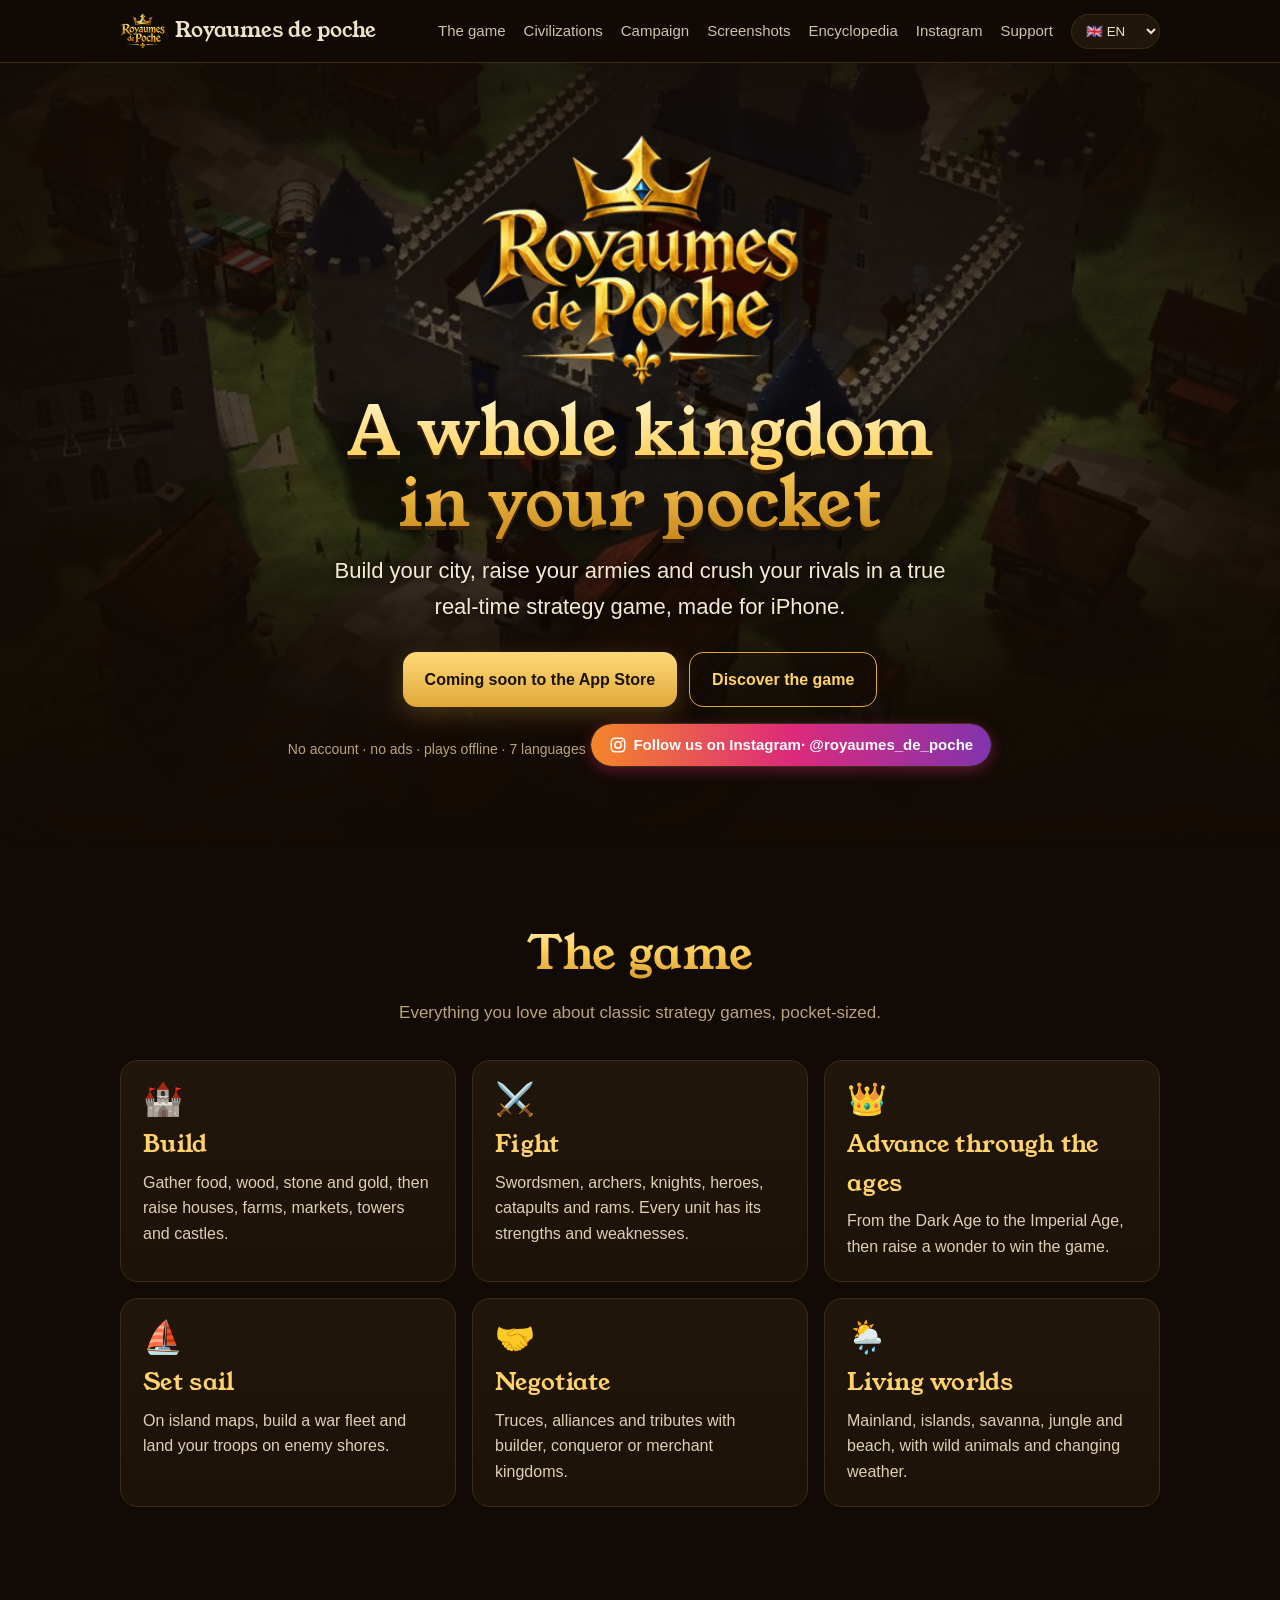
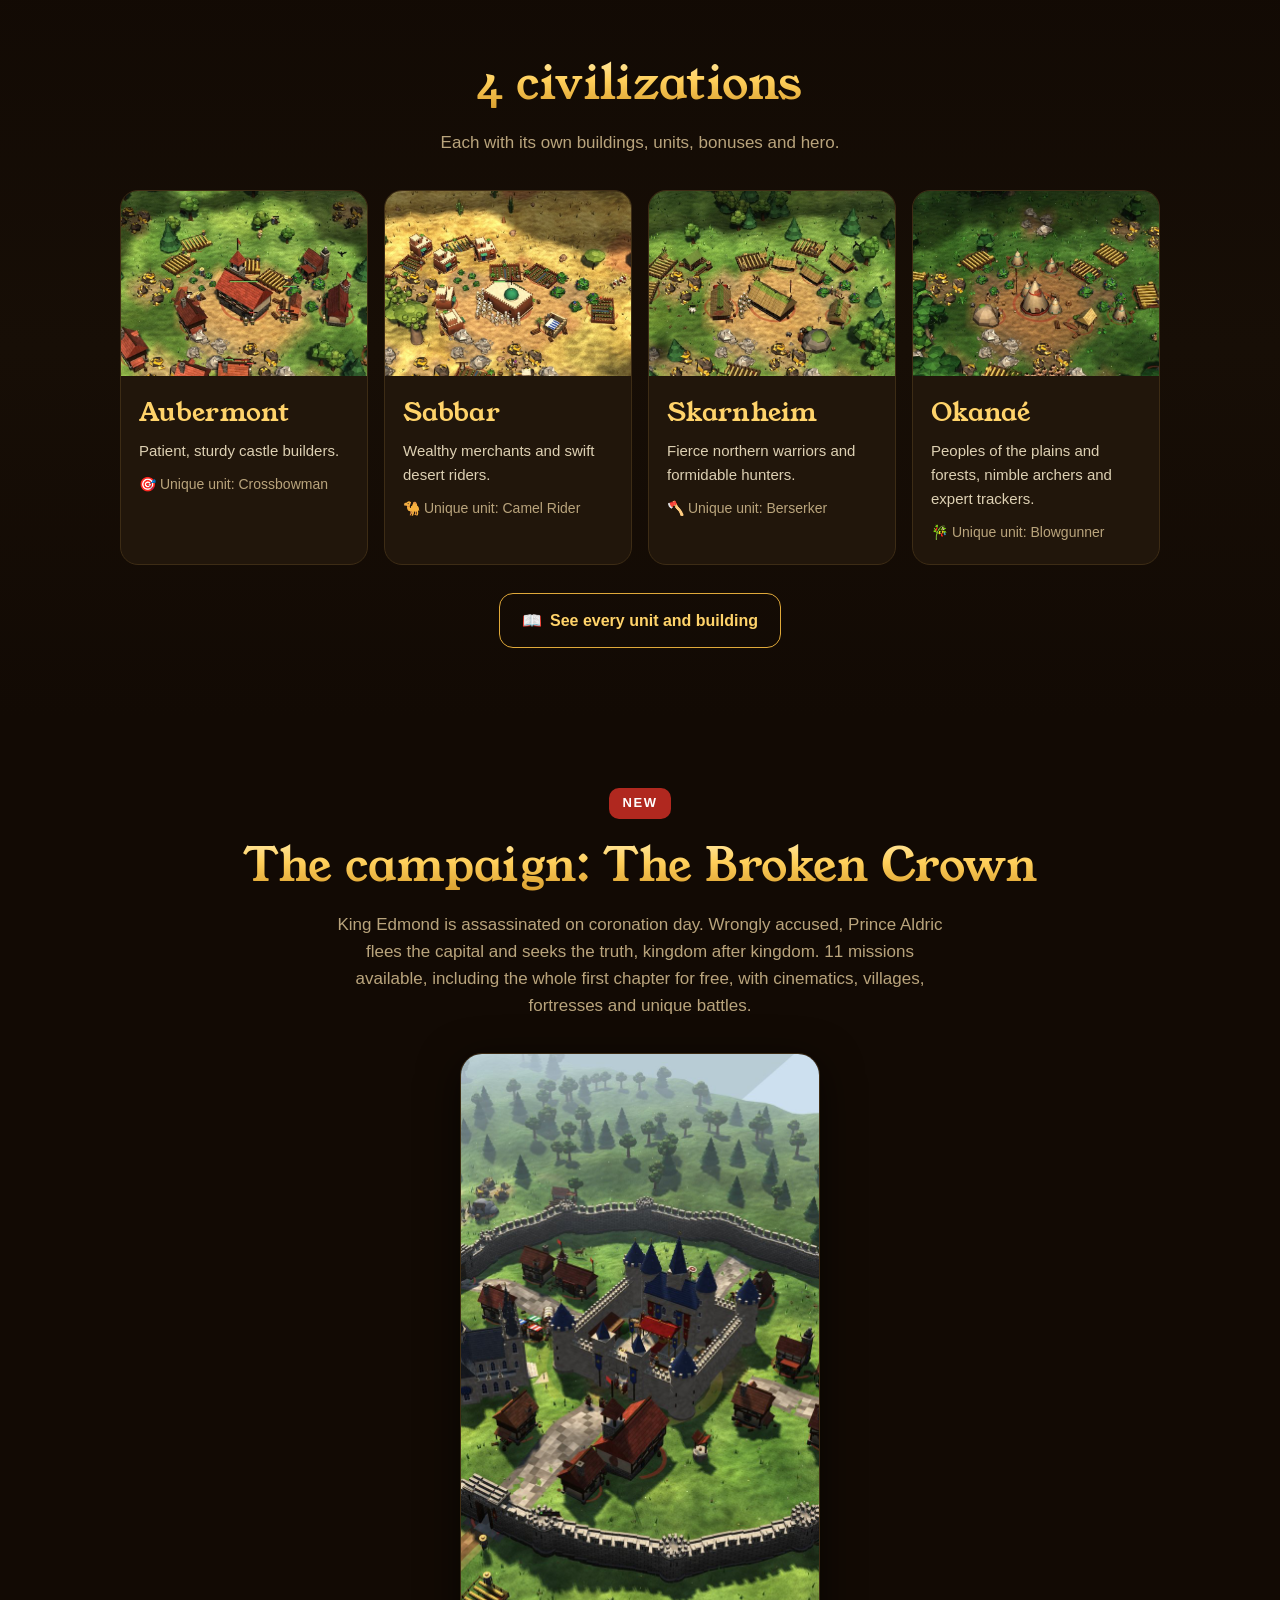
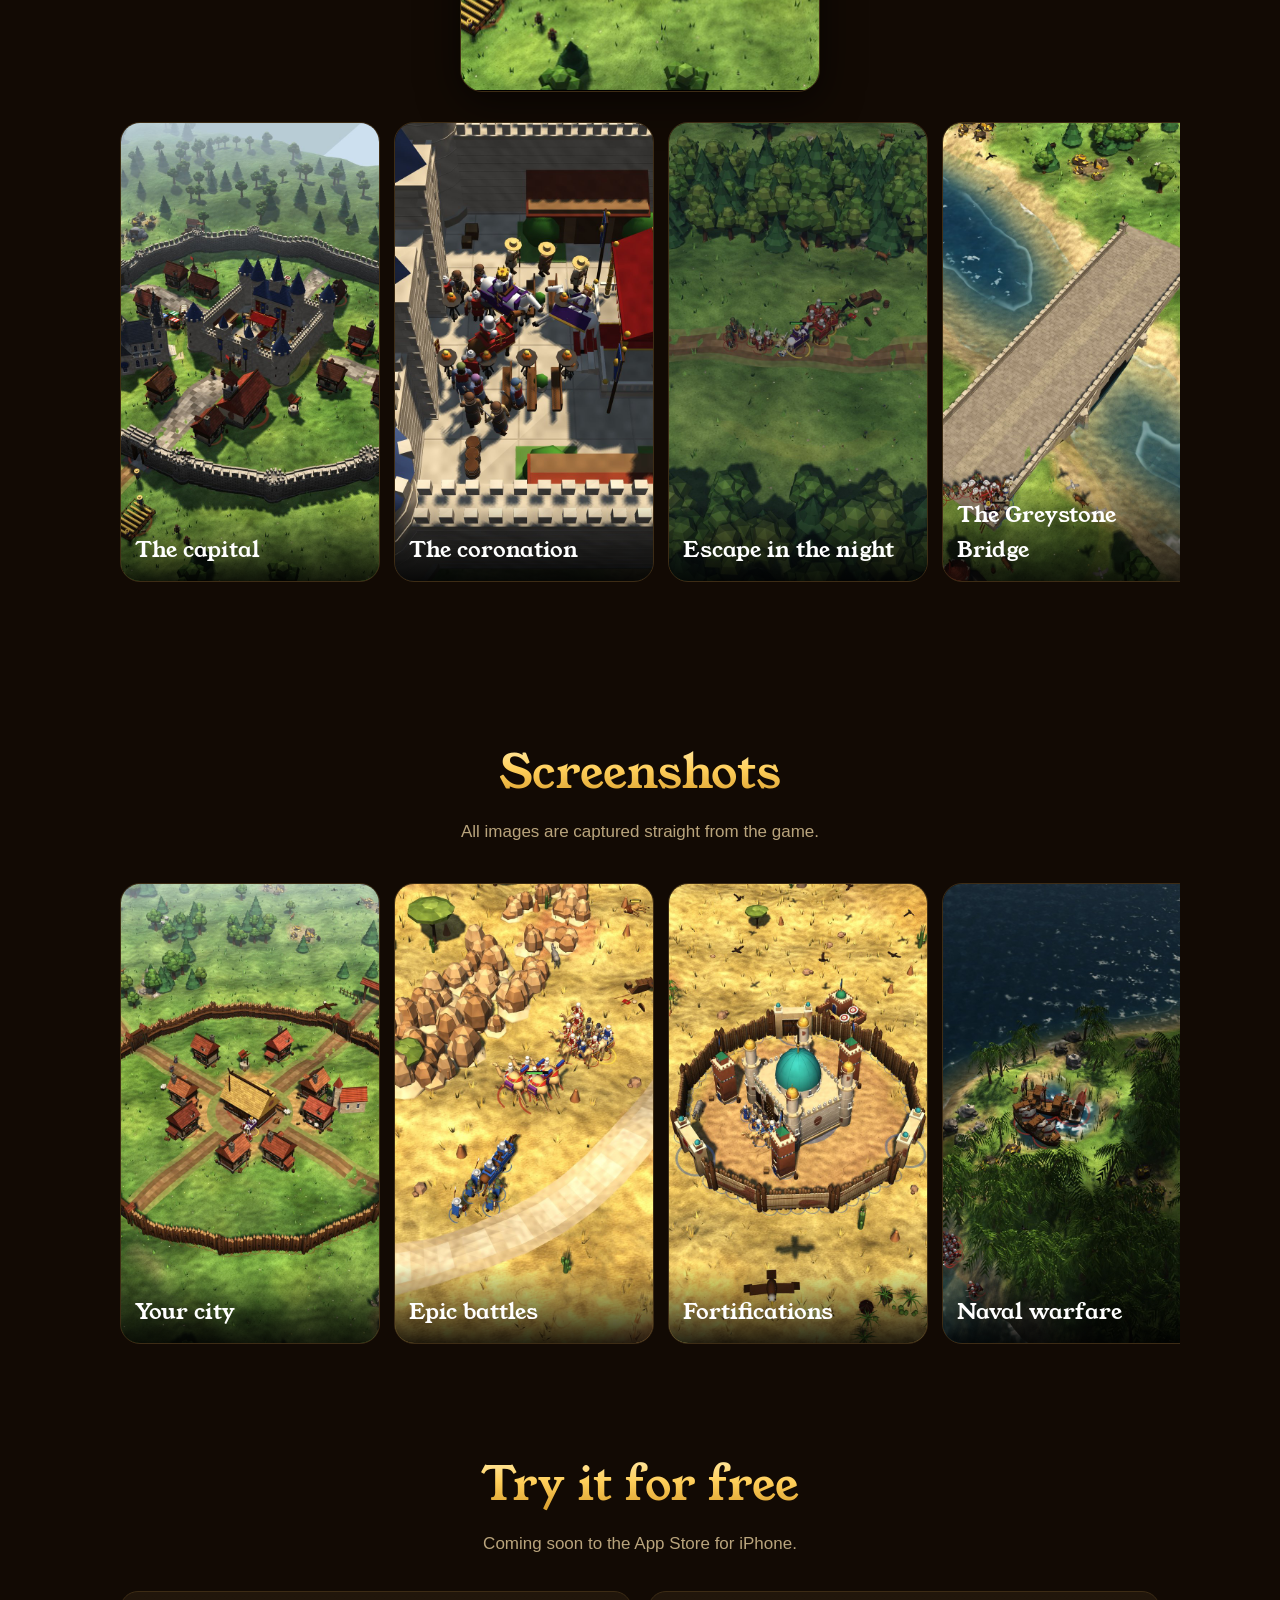
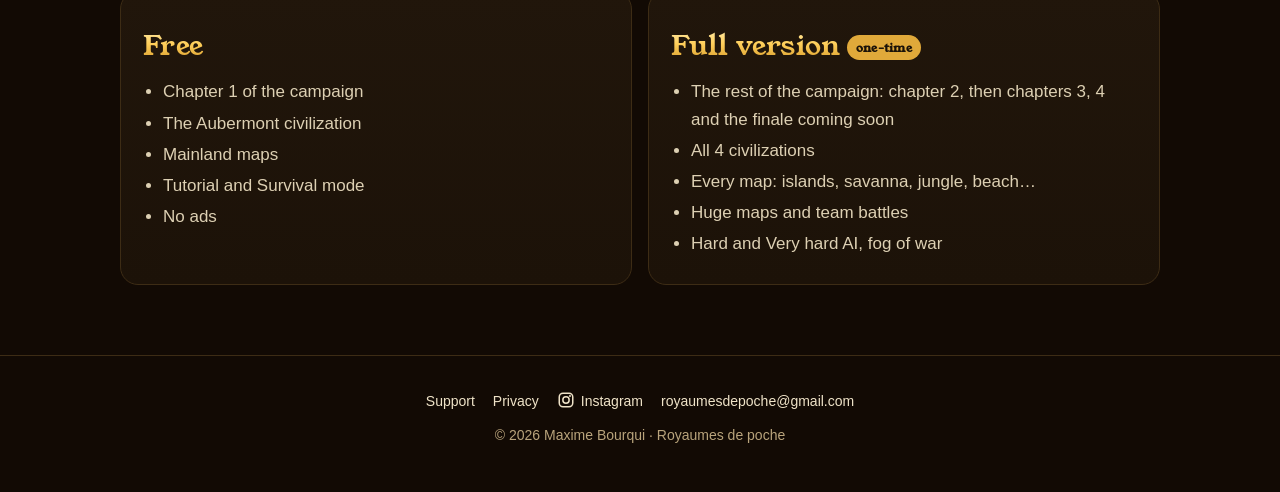
==== commit e88a64b8: "Add files via upload" ====
--- a/index.html
+++ b/index.html
@@ -21,6 +21,8 @@
     <a href="#civilisations"><span class="fr">Civilisations</span><span class="en">Civilizations</span><span class="es">Civilizaciones</span><span class="de">Zivilisationen</span><span class="pt">Civilizações</span><span class="it">Civiltà</span><span class="zh">文明</span></a>
     <a href="#campagne"><span class="fr">Campagne</span><span class="en">Campaign</span><span class="es">Campaña</span><span class="de">Kampagne</span><span class="pt">Campanha</span><span class="it">Campagna</span><span class="zh">战役</span></a>
     <a href="#images"><span class="fr">Images</span><span class="en">Screenshots</span><span class="es">Imágenes</span><span class="de">Bilder</span><span class="pt">Imagens</span><span class="it">Immagini</span><span class="zh">游戏截图</span></a>
+    <a href="encyclopedie.html"><span class="fr">Encyclopédie</span><span class="en">Encyclopedia</span><span class="es">Enciclopedia</span><span class="de">Enzyklopädie</span><span class="pt">Enciclopédia</span><span class="it">Enciclopedia</span><span class="zh">百科</span></a>
+    <a href="https://www.instagram.com/royaumes_de_poche/" target="_blank" rel="noopener">Instagram</a>
     <a href="assistance.html"><span class="fr">Assistance</span><span class="en">Support</span><span class="es">Soporte</span><span class="de">Support</span><span class="pt">Suporte</span><span class="it">Assistenza</span><span class="zh">支持</span></a>
     <select class="langsel" aria-label="Langue"><option value="fr">🇫🇷 FR</option><option value="en">🇬🇧 EN</option><option value="es">🇪🇸 ES</option><option value="de">🇩🇪 DE</option><option value="pt">🇵🇹 PT</option><option value="it">🇮🇹 IT</option><option value="zh">🇨🇳 中文</option></select>
   </nav>
@@ -37,6 +39,7 @@
     <a class="btn ghost" href="#jeu"><span class="fr">Découvrir le jeu</span><span class="en">Discover the game</span><span class="es">Descubre el juego</span><span class="de">Spiel entdecken</span><span class="pt">Descobre o jogo</span><span class="it">Scopri il gioco</span><span class="zh">了解游戏</span></a>
   </div>
   <div class="pill"><span class="fr">Sans compte · sans publicité · joue hors ligne · 7 langues</span><span class="en">No account · no ads · plays offline · 7 languages</span><span class="es">Sin cuenta · sin anuncios · juega sin conexión · 7 idiomas</span><span class="de">Kein Konto · keine Werbung · offline spielbar · 7 Sprachen</span><span class="pt">Sem conta · sem anúncios · joga offline · 7 idiomas</span><span class="it">Nessun account · nessuna pubblicità · si gioca offline · 7 lingue</span><span class="zh">无需账号 · 无广告 · 离线可玩 · 7种语言</span></div>
+  <a class="ig" href="https://www.instagram.com/royaumes_de_poche/" target="_blank" rel="noopener"><svg viewBox="0 0 24 24" width="18" height="18" aria-hidden="true" style="vertical-align:-3px;margin-right:6px"><rect x="3" y="3" width="18" height="18" rx="5" fill="none" stroke="currentColor" stroke-width="2"/><circle cx="12" cy="12" r="4.2" fill="none" stroke="currentColor" stroke-width="2"/><circle cx="17.3" cy="6.7" r="1.3" fill="currentColor"/></svg><span class="fr">Suis-nous sur Instagram</span><span class="en">Follow us on Instagram</span><span class="es">Síguenos en Instagram</span><span class="de">Folge uns auf Instagram</span><span class="pt">Segue-nos no Instagram</span><span class="it">Seguici su Instagram</span><span class="zh">在 Instagram 关注我们</span> · @royaumes_de_poche</a>
 </div></div>
 
 <section id="jeu"><div class="wrap">
@@ -61,6 +64,7 @@
     <div class="civ"><div class="im" style="background-image:url(skarnheim.jpg)"></div><div class="tx"><h3>Skarnheim</h3><p><span class="fr">Des guerriers du Nord féroces et des chasseurs redoutables.</span><span class="en">Fierce northern warriors and formidable hunters.</span><span class="es">Feroces guerreros del norte y temibles cazadores.</span><span class="de">Wilde Krieger des Nordens und gefürchtete Jäger.</span><span class="pt">Guerreiros ferozes do norte e caçadores temíveis.</span><span class="it">Feroci guerrieri del nord e cacciatori temibili.</span><span class="zh">凶猛的北方战士与出色的猎手。</span></p><div class="uu">🪓 <span class="fr">Unité spéciale : Berserker</span><span class="en">Unique unit: Berserker</span><span class="es">Unidad única: Berserker</span><span class="de">Spezialeinheit: Berserker</span><span class="pt">Unidade única: Berserker</span><span class="it">Unità unica: Berserker</span><span class="zh">特色单位：狂战士</span></div></div></div>
     <div class="civ"><div class="im" style="background-image:url(okanae.jpg)"></div><div class="tx"><h3>Okanaé</h3><p><span class="fr">Des peuples des plaines et des forêts, archers agiles et pisteurs hors pair.</span><span class="en">Peoples of the plains and forests, nimble archers and expert trackers.</span><span class="es">Pueblos de llanuras y bosques, arqueros ágiles y rastreadores expertos.</span><span class="de">Völker der Ebenen und Wälder, flinke Bogenschützen und erfahrene Fährtenleser.</span><span class="pt">Povos das planícies e florestas, arqueiros ágeis e rastreadores exímios.</span><span class="it">Popoli delle pianure e delle foreste, arcieri agili e abili segugi.</span><span class="zh">平原与森林的民族，敏捷的弓手和出色的追踪者。</span></p><div class="uu">🎋 <span class="fr">Unité spéciale : Sarbacanier</span><span class="en">Unique unit: Blowgunner</span><span class="es">Unidad única: Cerbatanero</span><span class="de">Spezialeinheit: Blasrohrschütze</span><span class="pt">Unidade única: Zarabataneiro</span><span class="it">Unità unica: Cerbottaniere</span><span class="zh">特色单位：吹箭手</span></div></div></div>
   </div>
+<div class="cta" style="margin-top:28px"><a class="btn ghost" href="encyclopedie.html">📖 <span class="fr">Voir toutes les unités et bâtiments</span><span class="en">See every unit and building</span><span class="es">Ver todas las unidades y edificios</span><span class="de">Alle Einheiten und Gebäude ansehen</span><span class="pt">Ver todas as unidades e edifícios</span><span class="it">Vedi tutte le unità e gli edifici</span><span class="zh">查看所有单位和建筑</span></a></div>
 </div></section>
 
 <section id="campagne"><div class="wrap">
@@ -95,11 +99,13 @@
     <p><span class="fr">Bientôt disponible sur l’App Store pour iPhone.</span><span class="en">Coming soon to the App Store for iPhone.</span><span class="es">Muy pronto en la App Store para iPhone.</span><span class="de">Bald im App Store für iPhone.</span><span class="pt">Em breve na App Store para iPhone.</span><span class="it">Presto su App Store per iPhone.</span><span class="zh">即将登陆 iPhone App Store。</span></p></div>
   <div class="offer">
     <div class="card"><h3 class="gold"><span class="fr">Gratuit</span><span class="en">Free</span><span class="es">Gratis</span><span class="de">Kostenlos</span><span class="pt">Grátis</span><span class="it">Gratis</span><span class="zh">免费</span></h3><ul>
+      <li><span class="fr">Le chapitre 1 de la campagne</span><span class="en">Chapter 1 of the campaign</span><span class="es">El capítulo 1 de la campaña</span><span class="de">Kapitel 1 der Kampagne</span><span class="pt">O capítulo 1 da campanha</span><span class="it">Il capitolo 1 della campagna</span><span class="zh">战役第 1 章</span></li>
       <li><span class="fr">La civilisation d’Aubermont</span><span class="en">The Aubermont civilization</span><span class="es">La civilización de Aubermont</span><span class="de">Die Zivilisation Aubermont</span><span class="pt">A civilização de Aubermont</span><span class="it">La civiltà di Aubermont</span><span class="zh">奥贝蒙文明</span></li>
       <li><span class="fr">Les cartes de terre ferme</span><span class="en">Mainland maps</span><span class="es">Mapas de tierra firme</span><span class="de">Festlandkarten</span><span class="pt">Mapas de terra firme</span><span class="it">Mappe di terraferma</span><span class="zh">大陆地图</span></li>
       <li><span class="fr">Le tutoriel et le mode Survie</span><span class="en">Tutorial and Survival mode</span><span class="es">Tutorial y modo Supervivencia</span><span class="de">Tutorial und Überlebensmodus</span><span class="pt">Tutorial e modo Sobrevivência</span><span class="it">Tutorial e modalità Sopravvivenza</span><span class="zh">教程与生存模式</span></li>
       <li><span class="fr">Sans publicité</span><span class="en">No ads</span><span class="es">Sin anuncios</span><span class="de">Keine Werbung</span><span class="pt">Sem anúncios</span><span class="it">Nessuna pubblicità</span><span class="zh">无广告</span></li></ul></div>
     <div class="card"><h3 class="gold"><span class="fr">Version complète</span><span class="en">Full version</span><span class="es">Versión completa</span><span class="de">Vollversion</span><span class="pt">Versão completa</span><span class="it">Versione completa</span><span class="zh">完整版</span><span class="tag"><span class="fr">un seul achat</span><span class="en">one-time</span><span class="es">pago único</span><span class="de">einmalig</span><span class="pt">pagamento único</span><span class="it">acquisto unico</span><span class="zh">一次买断</span></span></h3><ul>
+      <li><span class="fr">La suite de la campagne : le chapitre 2, puis les chapitres 3, 4 et le final à venir</span><span class="en">The rest of the campaign: chapter 2, then chapters 3, 4 and the finale coming soon</span><span class="es">La continuación de la campaña: el capítulo 2, y próximamente los capítulos 3, 4 y el final</span><span class="de">Die Fortsetzung der Kampagne: Kapitel 2, danach Kapitel 3, 4 und das Finale in Kürze</span><span class="pt">O resto da campanha: o capítulo 2, e em breve os capítulos 3, 4 e o final</span><span class="it">Il seguito della campagna: il capitolo 2, poi i capitoli 3, 4 e il finale in arrivo</span><span class="zh">后续战役：第 2 章，第 3、4 章及终章即将推出</span></li>
       <li><span class="fr">Les 4 civilisations</span><span class="en">All 4 civilizations</span><span class="es">Las 4 civilizaciones</span><span class="de">Alle 4 Zivilisationen</span><span class="pt">As 4 civilizações</span><span class="it">Tutte e 4 le civiltà</span><span class="zh">全部4大文明</span></li>
       <li><span class="fr">Toutes les cartes : îles, savane, jungle, plage…</span><span class="en">Every map: islands, savanna, jungle, beach…</span><span class="es">Todos los mapas: islas, sabana, selva, playa…</span><span class="de">Alle Karten: Inseln, Savanne, Dschungel, Strand …</span><span class="pt">Todos os mapas: ilhas, savana, selva, praia…</span><span class="it">Tutte le mappe: isole, savana, giungla, spiaggia…</span><span class="zh">全部地图：岛屿、草原、丛林、海滩……</span></li>
       <li><span class="fr">Cartes géantes et parties en équipes</span><span class="en">Huge maps and team battles</span><span class="es">Mapas gigantes y partidas por equipos</span><span class="de">Riesige Karten und Teamschlachten</span><span class="pt">Mapas gigantes e batalhas em equipa</span><span class="it">Mappe enormi e battaglie a squadre</span><span class="zh">超大地图与团队对战</span></li>
@@ -111,6 +117,7 @@
   <div class="links">
     <a href="assistance.html"><span class="fr">Assistance</span><span class="en">Support</span><span class="es">Soporte</span><span class="de">Support</span><span class="pt">Suporte</span><span class="it">Assistenza</span><span class="zh">支持</span></a>
     <a href="confidentialite.html"><span class="fr">Confidentialité</span><span class="en">Privacy</span><span class="es">Privacidad</span><span class="de">Datenschutz</span><span class="pt">Privacidade</span><span class="it">Privacy</span><span class="zh">隐私</span></a>
+    <a href="https://www.instagram.com/royaumes_de_poche/" target="_blank" rel="noopener"><svg viewBox="0 0 24 24" width="18" height="18" aria-hidden="true" style="vertical-align:-3px;margin-right:6px"><rect x="3" y="3" width="18" height="18" rx="5" fill="none" stroke="currentColor" stroke-width="2"/><circle cx="12" cy="12" r="4.2" fill="none" stroke="currentColor" stroke-width="2"/><circle cx="17.3" cy="6.7" r="1.3" fill="currentColor"/></svg>Instagram</a>
     <a href="mailto:royaumesdepoche@gmail.com">royaumesdepoche@gmail.com</a>
   </div>
   © 2026 Maxime Bourqui · Royaumes de poche
--- a/style.css
+++ b/style.css
@@ -98,3 +98,6 @@
 
 .new{display:inline-block;background:#b0281f;color:#fff;font-weight:800;font-size:13px;letter-spacing:1.5px;border-radius:10px;padding:5px 14px;margin-bottom:10px}
 .vid{max-width:360px;margin:0 auto 26px;border-radius:22px;overflow:hidden;border:1px solid var(--line);box-shadow:0 10px 40px rgba(0,0,0,.6);background:#000}.vid video{display:block;width:100%;aspect-ratio:9/16;object-fit:cover}
+
+.ig{display:inline-flex;align-items:center;justify-content:center;flex-wrap:wrap;margin-top:16px;padding:9px 18px;border-radius:999px;border:1px solid var(--line);color:var(--txt);text-decoration:none;font-size:15px;background:linear-gradient(90deg,#f58529,#dd2a7b 50%,#8134af);background-clip:padding-box;color:#fff;font-weight:700;box-shadow:0 4px 14px rgba(221,42,123,.35)}
+.ig:hover{filter:brightness(1.08)}
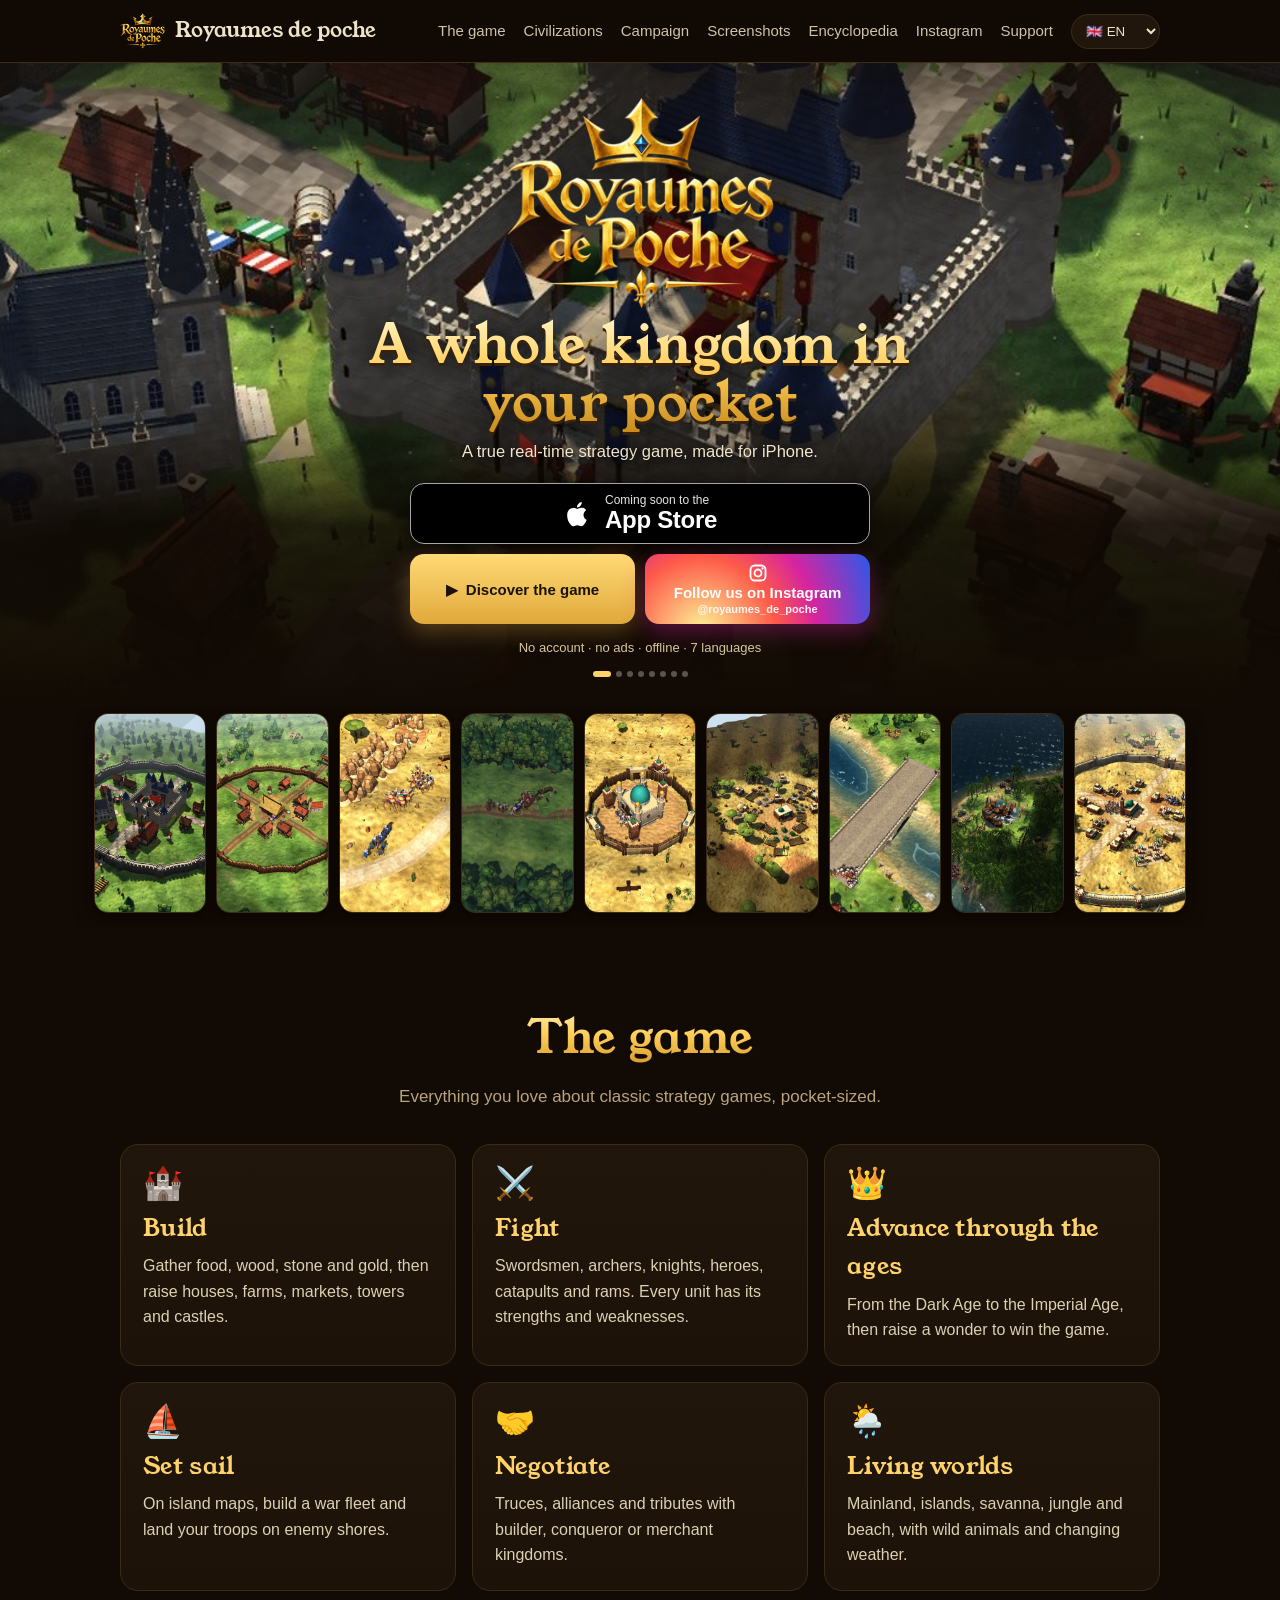
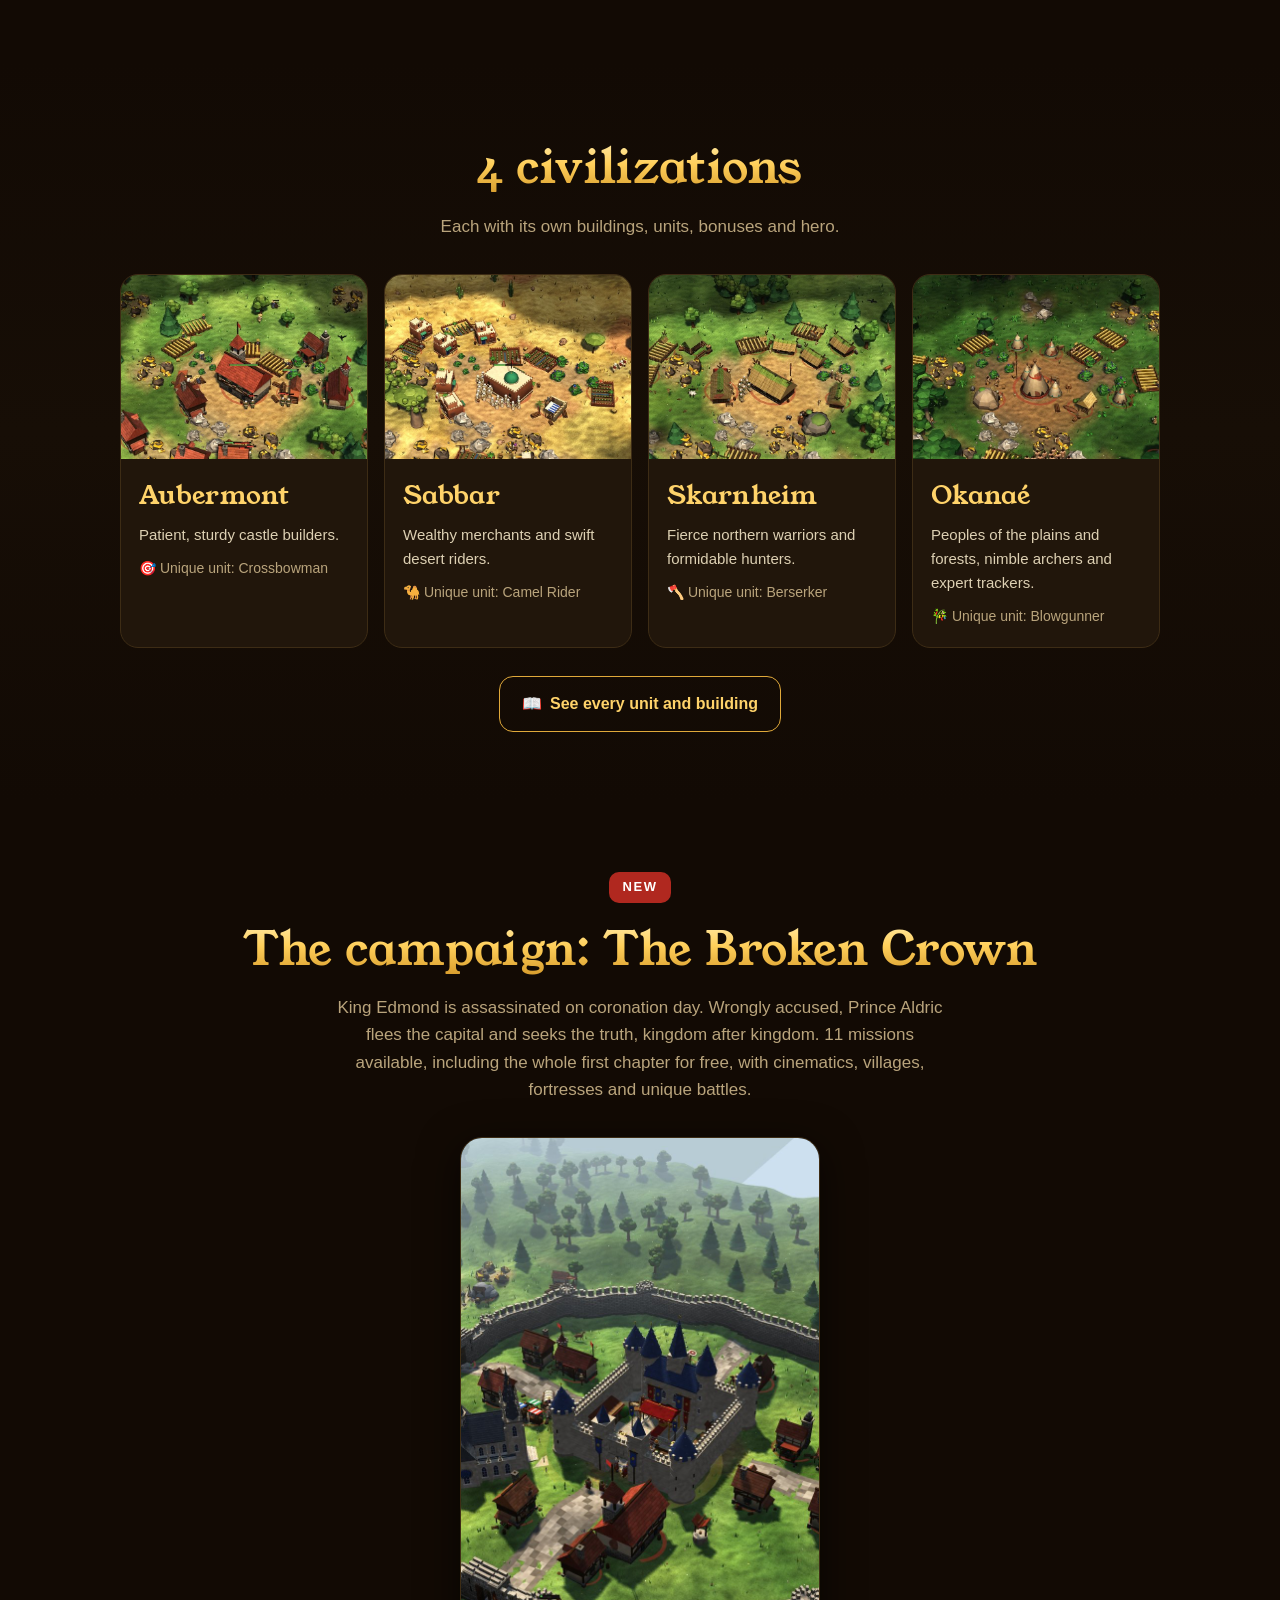
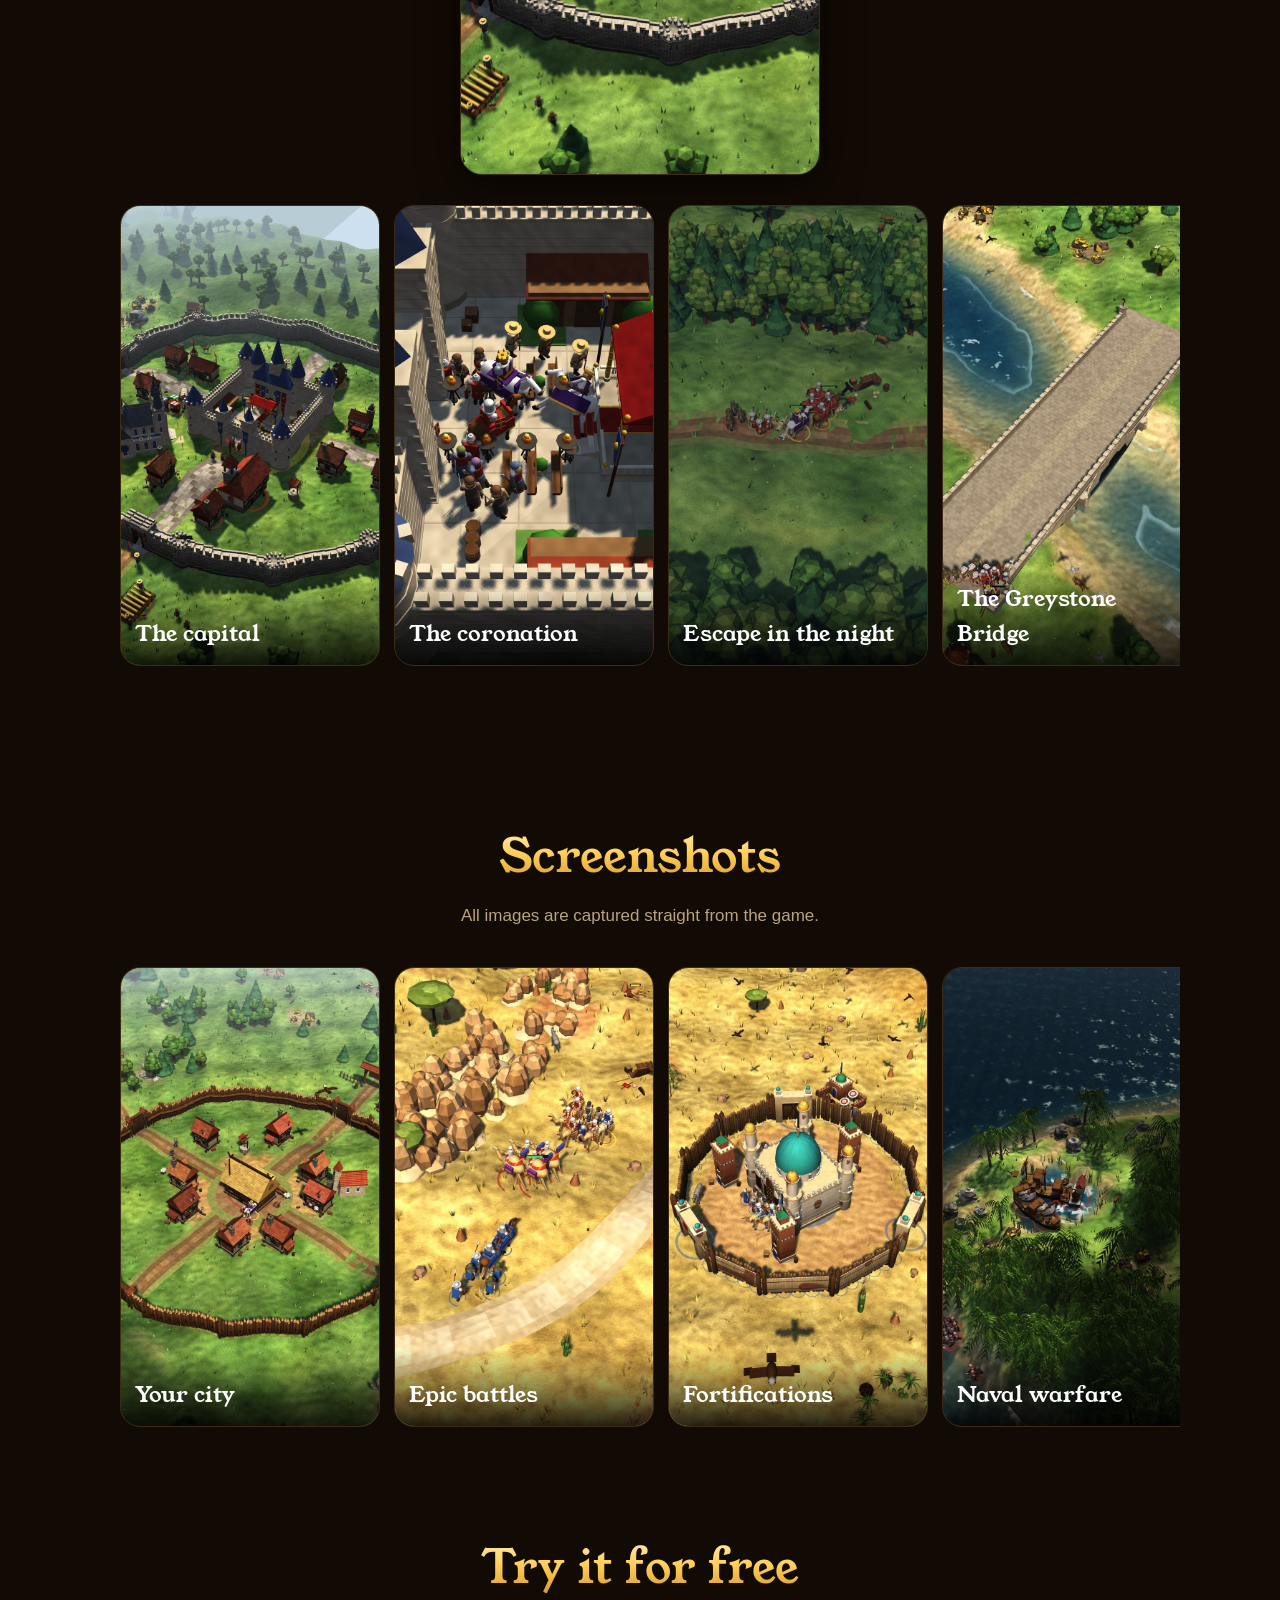
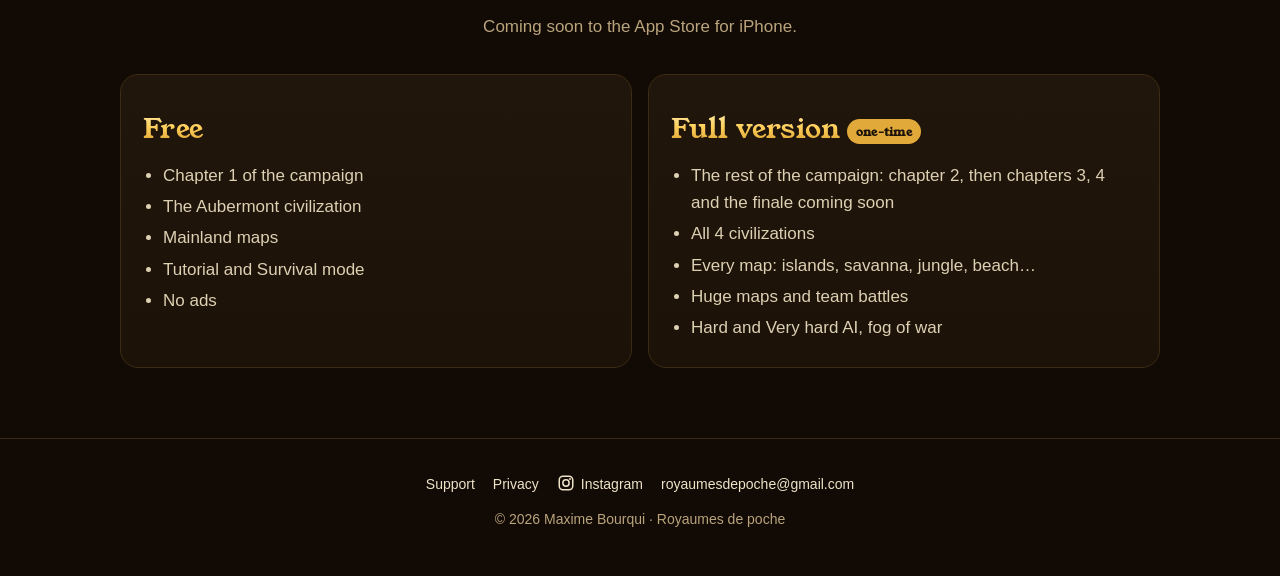
==== commit 3c2f006a: "Add files via upload" ====
--- a/index.html
+++ b/index.html
@@ -25,22 +25,29 @@
     <a href="https://www.instagram.com/royaumes_de_poche/" target="_blank" rel="noopener">Instagram</a>
     <a href="assistance.html"><span class="fr">Assistance</span><span class="en">Support</span><span class="es">Soporte</span><span class="de">Support</span><span class="pt">Suporte</span><span class="it">Assistenza</span><span class="zh">支持</span></a>
     <select class="langsel" aria-label="Langue"><option value="fr">🇫🇷 FR</option><option value="en">🇬🇧 EN</option><option value="es">🇪🇸 ES</option><option value="de">🇩🇪 DE</option><option value="pt">🇵🇹 PT</option><option value="it">🇮🇹 IT</option><option value="zh">🇨🇳 中文</option></select>
-  </nav>
+  </nav><button class="burg" aria-label="Menu"><i></i><i></i><i></i></button>
 </div></header>
+<div class="mmenu" aria-hidden="true"><div class="mmp"><a href="#jeu"><i>🎮</i><span class="fr">Le jeu</span><span class="en">The game</span><span class="es">El juego</span><span class="de">Das Spiel</span><span class="pt">O jogo</span><span class="it">Il gioco</span><span class="zh">游戏介绍</span></a><a href="#civilisations"><i>🏰</i><span class="fr">Civilisations</span><span class="en">Civilizations</span><span class="es">Civilizaciones</span><span class="de">Zivilisationen</span><span class="pt">Civilizações</span><span class="it">Civiltà</span><span class="zh">文明</span></a><a href="#campagne"><i>📜</i><span class="fr">Campagne</span><span class="en">Campaign</span><span class="es">Campaña</span><span class="de">Kampagne</span><span class="pt">Campanha</span><span class="it">Campagna</span><span class="zh">战役</span></a><a href="encyclopedie.html"><i>📖</i><span class="fr">Encyclopédie</span><span class="en">Encyclopedia</span><span class="es">Enciclopedia</span><span class="de">Enzyklopädie</span><span class="pt">Enciclopédia</span><span class="it">Enciclopedia</span><span class="zh">百科</span></a><a href="#images"><i>🖼️</i><span class="fr">Images</span><span class="en">Screenshots</span><span class="es">Imágenes</span><span class="de">Bilder</span><span class="pt">Imagens</span><span class="it">Immagini</span><span class="zh">游戏截图</span></a><a href="#offre"><i>👑</i><span class="fr">Version complète</span><span class="en">Full version</span><span class="es">Versión completa</span><span class="de">Vollversion</span><span class="pt">Versão completa</span><span class="it">Versione completa</span><span class="zh">完整版</span></a><a href="assistance.html"><i>💬</i><span class="fr">Assistance</span><span class="en">Support</span><span class="es">Soporte</span><span class="de">Support</span><span class="pt">Suporte</span><span class="it">Assistenza</span><span class="zh">支持</span></a><a class="migl" href="https://www.instagram.com/royaumes_de_poche/" target="_blank" rel="noopener"><svg viewBox="0 0 24 24" aria-hidden="true"><rect x="3" y="3" width="18" height="18" rx="5.2" fill="none" stroke="currentColor" stroke-width="2.2"/><circle cx="12" cy="12" r="4.2" fill="none" stroke="currentColor" stroke-width="2.2"/><circle cx="17.4" cy="6.6" r="1.4" fill="currentColor"/></svg><span>Instagram · @royaumes_de_poche</span></a><div class="mlang"></div></div></div>
 
 <div id="promo" style="background:linear-gradient(90deg,#a8221a,#e0402a,#a8221a);color:#fff;text-align:center;font-weight:800;padding:10px 14px;font-size:15px">🔥 <span class="fr">Offre de lancement : la version complète à 2,99 € au lieu de <s>4,99 €</s>, jusqu’au 30 novembre</span><span class="en">Launch offer: the full version for €2.99 instead of <s>€4.99</s>, until November 30</span><span class="es">Oferta de lanzamiento: la versión completa por 2,99 € en lugar de <s>4,99 €</s>, hasta el 30 de noviembre</span><span class="de">Startangebot: die Vollversion für 2,99 € statt <s>4,99 €</s>, bis zum 30. November</span><span class="pt">Oferta de lançamento: a versão completa por 2,99 € em vez de <s>4,99 €</s>, até 30 de novembro</span><span class="it">Offerta di lancio: la versione completa a 2,99 € invece di <s>4,99 €</s>, fino al 30 novembre</span><span class="zh">首发优惠：完整版仅需 2.99 €，原价 <s>4.99 €</s>，截至11月30日</span></div>
 <script>if(Date.now()>=Date.UTC(2026,11,1,0))document.getElementById('promo').remove()</script>
-<div class="hero"><div class="wrap">
-  <img class="logo" src="logo.png" alt="Royaumes de poche">
-  <h1 class="gold"><span class="fr">Un royaume entier<br>dans ta poche</span><span class="en">A whole kingdom<br>in your pocket</span><span class="es">Todo un reino<br>en tu bolsillo</span><span class="de">Ein ganzes Königreich<br>in deiner Tasche</span><span class="pt">Um reino inteiro<br>no teu bolso</span><span class="it">Un intero regno<br>in tasca</span><span class="zh">整个王国<br>尽在掌中</span></h1>
-  <p class="sub"><span class="fr">Bâtis ta cité, lève tes armées et écrase tes rivaux dans un vrai jeu de stratégie en temps réel, pensé pour l’iPhone.</span><span class="en">Build your city, raise your armies and crush your rivals in a true real-time strategy game, made for iPhone.</span><span class="es">Construye tu ciudad, recluta tus ejércitos y aplasta a tus rivales en un auténtico juego de estrategia en tiempo real, creado para iPhone.</span><span class="de">Baue deine Stadt, stelle Armeen auf und besiege deine Rivalen in einem echten Echtzeit-Strategiespiel für das iPhone.</span><span class="pt">Constrói a tua cidade, ergue os teus exércitos e esmaga os teus rivais num verdadeiro jogo de estratégia em tempo real, feito para iPhone.</span><span class="it">Costruisci la tua città, arruola i tuoi eserciti e schiaccia i tuoi rivali in un vero strategico in tempo reale, pensato per iPhone.</span><span class="zh">建造城市、组建军队、击败对手——一款为 iPhone 打造的正宗即时战略游戏。</span></p>
-  <div class="cta">
-    <a class="btn main" href="#offre"> <span class="fr">Bientôt sur l’App Store</span><span class="en">Coming soon to the App Store</span><span class="es">Muy pronto en la App Store</span><span class="de">Bald im App Store</span><span class="pt">Em breve na App Store</span><span class="it">Presto su App Store</span><span class="zh">即将登陆 App Store</span></a>
-    <a class="btn ghost" href="#jeu"><span class="fr">Découvrir le jeu</span><span class="en">Discover the game</span><span class="es">Descubre el juego</span><span class="de">Spiel entdecken</span><span class="pt">Descobre o jogo</span><span class="it">Scopri il gioco</span><span class="zh">了解游戏</span></a>
+<div class="hero2">
+  <div class="slides"><div class="sl on" style="background-image:url(campagne1.jpg)"></div><div class="sl" style="background-image:url(campagne2.jpg)"></div><div class="sl" style="background-image:url(bataille.jpg)"></div><div class="sl" style="background-image:url(murailles.jpg)"></div><div class="sl" style="background-image:url(sabbar.jpg)"></div><div class="sl" style="background-image:url(mers.jpg)"></div><div class="sl" style="background-image:url(campagne5.jpg)"></div><div class="sl" style="background-image:url(ville.jpg)"></div></div>
+  <div class="shade"></div>
+  <div class="wrap hin">
+    <img class="logo2" src="logo.png" alt="Royaumes de poche">
+    <div class="bot2"><h1 class="gold"><span class="fr">Un royaume entier dans ta poche</span><span class="en">A whole kingdom in your pocket</span><span class="es">Todo un reino en tu bolsillo</span><span class="de">Ein ganzes Königreich in deiner Tasche</span><span class="pt">Um reino inteiro no teu bolso</span><span class="it">Un intero regno in tasca</span><span class="zh">整个王国，尽在掌中</span></h1>
+    <p class="sub2"><span class="fr">Le vrai jeu de stratégie en temps réel, pensé pour l’iPhone.</span><span class="en">A true real-time strategy game, made for iPhone.</span><span class="es">Un auténtico juego de estrategia en tiempo real, creado para iPhone.</span><span class="de">Ein echtes Echtzeit-Strategiespiel für das iPhone.</span><span class="pt">Um verdadeiro jogo de estratégia em tempo real, feito para iPhone.</span><span class="it">Un vero strategico in tempo reale, pensato per iPhone.</span><span class="zh">为 iPhone 打造的正宗即时战略游戏。</span></p>
+    <div class="cta2">
+      <a class="asb" href="#offre"><svg viewBox="0 0 24 24" aria-hidden="true"><path fill="currentColor" d="M16.4 12.6c0-2.4 2-3.6 2.1-3.7-1.1-1.7-2.9-1.9-3.5-1.9-1.5-.2-2.9.9-3.7.9-.8 0-1.9-.9-3.2-.8-1.6 0-3.2 1-4 2.5-1.7 3-.4 7.4 1.2 9.8.8 1.2 1.8 2.5 3 2.4 1.2 0 1.7-.8 3.1-.8 1.5 0 1.9.8 3.2.8 1.3 0 2.2-1.2 3-2.4.9-1.4 1.3-2.7 1.3-2.8-.1 0-2.5-1-2.5-4zM14 5.4c.7-.8 1.1-1.9 1-3-1 0-2.1.7-2.8 1.5-.6.7-1.2 1.8-1 2.9 1.1.1 2.1-.6 2.8-1.4z"/></svg><span class="t"><small><span class="fr">Bientôt sur l’</span><span class="en">Coming soon to the</span><span class="es">Muy pronto en la</span><span class="de">Bald im</span><span class="pt">Em breve na</span><span class="it">Presto su</span><span class="zh">即将登陆</span></small><b>App Store</b></span></a>
+      <a class="btn2 disc" href="#jeu">▶ <span class="fr">Découvrir le jeu</span><span class="en">Discover the game</span><span class="es">Descubre el juego</span><span class="de">Spiel entdecken</span><span class="pt">Descobre o jogo</span><span class="it">Scopri il gioco</span><span class="zh">了解游戏</span></a>
+      <a class="btn2 igb" href="https://www.instagram.com/royaumes_de_poche/" target="_blank" rel="noopener"><svg viewBox="0 0 24 24" aria-hidden="true"><rect x="3" y="3" width="18" height="18" rx="5.2" fill="none" stroke="currentColor" stroke-width="2.2"/><circle cx="12" cy="12" r="4.2" fill="none" stroke="currentColor" stroke-width="2.2"/><circle cx="17.4" cy="6.6" r="1.4" fill="currentColor"/></svg><span><span class="fr">Suis-nous sur Instagram</span><span class="en">Follow us on Instagram</span><span class="es">Síguenos en Instagram</span><span class="de">Folge uns auf Instagram</span><span class="pt">Segue-nos no Instagram</span><span class="it">Seguici su Instagram</span><span class="zh">在 Instagram 关注我们</span></span><em>@royaumes_de_poche</em></a>
+    </div>
+    <div class="pill2"><span class="fr">Sans compte · sans pub · hors ligne · 7 langues</span><span class="en">No account · no ads · offline · 7 languages</span><span class="es">Sin cuenta · sin anuncios · sin conexión · 7 idiomas</span><span class="de">Kein Konto · keine Werbung · offline · 7 Sprachen</span><span class="pt">Sem conta · sem anúncios · offline · 7 idiomas</span><span class="it">Nessun account · niente pubblicità · offline · 7 lingue</span><span class="zh">无需账号 · 无广告 · 离线 · 7种语言</span></div>
+    <div class="dots2"><i class=on></i><i></i><i></i><i></i><i></i><i></i><i></i><i></i></div></div>
   </div>
-  <div class="pill"><span class="fr">Sans compte · sans publicité · joue hors ligne · 7 langues</span><span class="en">No account · no ads · plays offline · 7 languages</span><span class="es">Sin cuenta · sin anuncios · juega sin conexión · 7 idiomas</span><span class="de">Kein Konto · keine Werbung · offline spielbar · 7 Sprachen</span><span class="pt">Sem conta · sem anúncios · joga offline · 7 idiomas</span><span class="it">Nessun account · nessuna pubblicità · si gioca offline · 7 lingue</span><span class="zh">无需账号 · 无广告 · 离线可玩 · 7种语言</span></div>
-  <a class="ig" href="https://www.instagram.com/royaumes_de_poche/" target="_blank" rel="noopener"><svg viewBox="0 0 24 24" width="18" height="18" aria-hidden="true" style="vertical-align:-3px;margin-right:6px"><rect x="3" y="3" width="18" height="18" rx="5" fill="none" stroke="currentColor" stroke-width="2"/><circle cx="12" cy="12" r="4.2" fill="none" stroke="currentColor" stroke-width="2"/><circle cx="17.3" cy="6.7" r="1.3" fill="currentColor"/></svg><span class="fr">Suis-nous sur Instagram</span><span class="en">Follow us on Instagram</span><span class="es">Síguenos en Instagram</span><span class="de">Folge uns auf Instagram</span><span class="pt">Segue-nos no Instagram</span><span class="it">Seguici su Instagram</span><span class="zh">在 Instagram 关注我们</span> · @royaumes_de_poche</a>
-</div></div>
+</div>
+<div class="strip"><div class="stk"><a href="#images"><img src="campagne1.jpg" alt="" loading="lazy"></a><a href="#images"><img src="ville.jpg" alt="" loading="lazy"></a><a href="#images"><img src="bataille.jpg" alt="" loading="lazy"></a><a href="#images"><img src="campagne3.jpg" alt="" loading="lazy"></a><a href="#images"><img src="murailles.jpg" alt="" loading="lazy"></a><a href="#images"><img src="savane.jpg" alt="" loading="lazy"></a><a href="#images"><img src="campagne4.jpg" alt="" loading="lazy"></a><a href="#images"><img src="mers.jpg" alt="" loading="lazy"></a><a href="#images"><img src="campagne6.jpg" alt="" loading="lazy"></a></div></div>
 
 <section id="jeu"><div class="wrap">
   <div class="sh"><h2 class="gold"><span class="fr">Le jeu</span><span class="en">The game</span><span class="es">El juego</span><span class="de">Das Spiel</span><span class="pt">O jogo</span><span class="it">Il gioco</span><span class="zh">游戏介绍</span></h2>
@@ -123,5 +130,8 @@
   © 2026 Maxime Bourqui · Royaumes de poche
 </div></footer>
 <script>(function(){var s=document.querySelector('.langsel');if(!s)return;s.value=document.documentElement.dataset.l;s.onchange=function(){var l=s.value;document.documentElement.dataset.l=l;document.documentElement.lang=l;try{localStorage.setItem('rdpSiteLang',l)}catch(e){}}})()</script>
+<script>(function(){var b=document.querySelector('.burg'),m=document.querySelector('.mmenu');function t(o){document.body.classList.toggle('mopen',o)}b.onclick=function(){t(!document.body.classList.contains('mopen'))};m.addEventListener('click',function(e){if(e.target===m||e.target.closest('a'))t(false)});
+var ls=document.querySelector('.langsel');if(ls){var c=ls.cloneNode(true);c.value=document.documentElement.dataset.l;c.onchange=function(){ls.value=c.value;ls.dispatchEvent(new Event('change'))};m.querySelector('.mlang').appendChild(c)}
+var sl=[].slice.call(document.querySelectorAll('.hero2 .sl')),dt=[].slice.call(document.querySelectorAll('.dots2 i')),k=0;setInterval(function(){sl[k].classList.remove('on');dt[k].classList.remove('on');k=(k+1)%sl.length;sl[k].classList.add('on');dt[k].classList.add('on')},4200)})();</script>
 </body>
 </html>
--- a/style.css
+++ b/style.css
@@ -101,3 +101,42 @@
 
 .ig{display:inline-flex;align-items:center;justify-content:center;flex-wrap:wrap;margin-top:16px;padding:9px 18px;border-radius:999px;border:1px solid var(--line);color:var(--txt);text-decoration:none;font-size:15px;background:linear-gradient(90deg,#f58529,#dd2a7b 50%,#8134af);background-clip:padding-box;color:#fff;font-weight:700;box-shadow:0 4px 14px rgba(221,42,123,.35)}
 .ig:hover{filter:brightness(1.08)}
+
+/* --- hero 2 + menu (nov. 2026) --- */
+.hero2{position:relative;overflow:hidden;min-height:calc(100svh - 62px);display:flex;align-items:flex-end;text-align:center;background:#0e0803}
+.hero2 .slides,.hero2 .sl,.hero2 .shade{position:absolute;inset:0}
+.hero2 .sl{background-size:cover;background-position:center 30%;opacity:0;transform:scale(1.03);transition:opacity 1.4s ease,transform 6s ease}
+.hero2 .sl.on{opacity:1;transform:scale(1)}
+.hero2 .shade{background:linear-gradient(180deg,rgba(14,8,3,.25) 0%,rgba(14,8,3,0) 22%,rgba(14,8,3,.35) 48%,rgba(14,8,3,.92) 78%,var(--bg) 100%)}
+.hin{position:relative;z-index:1;padding:20px 20px 26px;width:100%}
+.logo2{width:min(270px,68vw);margin:0 auto 4px;filter:drop-shadow(0 8px 22px rgba(0,0,0,.8))}
+.hero2 h1{font-size:clamp(30px,8.4vw,54px);line-height:1.08;margin:6px auto 6px;max-width:640px;filter:drop-shadow(0 3px 0 #3a2208) drop-shadow(0 0 16px rgba(0,0,0,.95))}
+.sub2{margin:0 auto 18px;max-width:520px;font-size:16.5px;color:#f6ead0;text-shadow:0 2px 8px #000}
+.cta2{display:grid;grid-template-columns:1fr 1fr;gap:10px;max-width:460px;margin:0 auto}
+.asb{grid-column:1/-1;display:flex;align-items:center;justify-content:center;gap:12px;background:#000;color:#fff;border:1.5px solid #a6a6a6;border-radius:14px;padding:10px 18px;text-decoration:none;box-shadow:0 10px 26px rgba(0,0,0,.6)}
+.asb svg{width:30px;height:30px}.asb .t{display:flex;flex-direction:column;align-items:flex-start;line-height:1.1}.asb small{font-size:12px;opacity:.9}.asb b{font-size:24px;font-weight:600;letter-spacing:-.3px}
+.btn2{display:flex;align-items:center;justify-content:center;gap:8px;border-radius:14px;padding:12px 10px;font-weight:700;font-size:15px;text-decoration:none;line-height:1.15}
+.btn2.disc{background:linear-gradient(#ffd977,#e0a93a);color:#1a1208;box-shadow:0 8px 22px rgba(224,169,58,.3)}
+.btn2.igb{flex-direction:column;gap:1px;color:#fff;background:radial-gradient(circle at 25% 110%,#fdf497 0%,#fd5949 40%,#d6249f 62%,#285AEB 100%);box-shadow:0 8px 22px rgba(214,36,159,.35);padding:9px 8px}
+.btn2.igb svg{width:20px;height:20px}.btn2.igb em{font-style:normal;font-size:11px;font-weight:600;opacity:.92}
+.pill2{margin-top:14px;font-size:13px;color:#d8c69c}
+.dots2{display:flex;justify-content:center;gap:5px;margin-top:12px}.dots2 i{width:6px;height:6px;border-radius:3px;background:rgba(255,255,255,.3);transition:all .4s}.dots2 i.on{width:18px;background:var(--gold)}
+.strip{overflow:hidden;padding:6px 0 4px;background:var(--bg)}
+.stk{display:flex;gap:10px;overflow-x:auto;scroll-snap-type:x mandatory;padding:4px 20px 14px;scrollbar-width:none;-webkit-overflow-scrolling:touch}.stk::-webkit-scrollbar{display:none}
+.stk a{flex:0 0 auto;scroll-snap-align:start}.stk img{height:200px;width:auto;aspect-ratio:9/16;object-fit:cover;border-radius:14px;border:1px solid var(--line);box-shadow:0 6px 18px rgba(0,0,0,.5)}
+.burg{display:none;margin-left:6px;width:44px;height:44px;border-radius:12px;border:1px solid var(--line);background:var(--card);flex-direction:column;justify-content:center;align-items:center;gap:5px;cursor:pointer}
+.burg i{display:block;width:20px;height:2px;background:var(--gold);border-radius:2px;transition:transform .3s,opacity .3s}
+body.mopen .burg i:nth-child(1){transform:translateY(7px) rotate(45deg)}body.mopen .burg i:nth-child(2){opacity:0}body.mopen .burg i:nth-child(3){transform:translateY(-7px) rotate(-45deg)}
+.mmenu{position:fixed;inset:62px 0 0;z-index:19;background:rgba(10,6,2,.6);-webkit-backdrop-filter:blur(6px);backdrop-filter:blur(6px);opacity:0;pointer-events:none;transition:opacity .3s}
+.mmp{background:linear-gradient(#1c1208,#120a04);border-bottom:1px solid var(--line);padding:10px 18px 22px;transform:translateY(-14px);transition:transform .35s cubic-bezier(.2,.8,.2,1);max-height:calc(100svh - 62px);overflow:auto}
+body.mopen .mmenu{opacity:1;pointer-events:auto}body.mopen .mmp{transform:none}
+.mmp a{display:flex;align-items:center;gap:14px;padding:14px 4px;border-bottom:1px solid var(--line);color:var(--txt);text-decoration:none;font-size:19px;font-family:Titre,Georgia,serif}
+.mmp a i{font-style:normal;width:30px;text-align:center;font-size:21px}
+.mmp a.migl{margin-top:14px;border:0;border-radius:14px;justify-content:center;color:#fff;font-family:inherit;font-weight:700;font-size:16px;background:radial-gradient(circle at 25% 110%,#fdf497 0%,#fd5949 40%,#d6249f 62%,#285AEB 100%)}
+.mmp a.migl svg{width:22px;height:22px}.mlang{margin-top:14px;text-align:center}.mlang select{font-size:16px;padding:10px 14px}
+@media(max-width:720px){.burg{display:flex}.top .langsel{display:none}.mlang .langsel{display:inline-block}#promo{font-size:13px!important;padding:7px 12px!important;line-height:1.35}}
+@media(min-width:721px){.hero2{min-height:640px}.hero2 .sl:first-child{background-image:url(hero.jpg)!important}.stk{justify-content:center}}
+
+@media(max-width:720px){.hero2{align-items:stretch}.hin{display:flex;flex-direction:column;justify-content:space-between;min-height:calc(100svh - 110px);padding-top:6px}
+.hin .logo2{margin:0 auto}.hin .bot2{margin-top:auto}}
+.hero2 .shade{background:linear-gradient(180deg,rgba(14,8,3,.55) 0%,rgba(14,8,3,0) 26%,rgba(14,8,3,0) 50%,rgba(14,8,3,.88) 72%,var(--bg) 100%)}
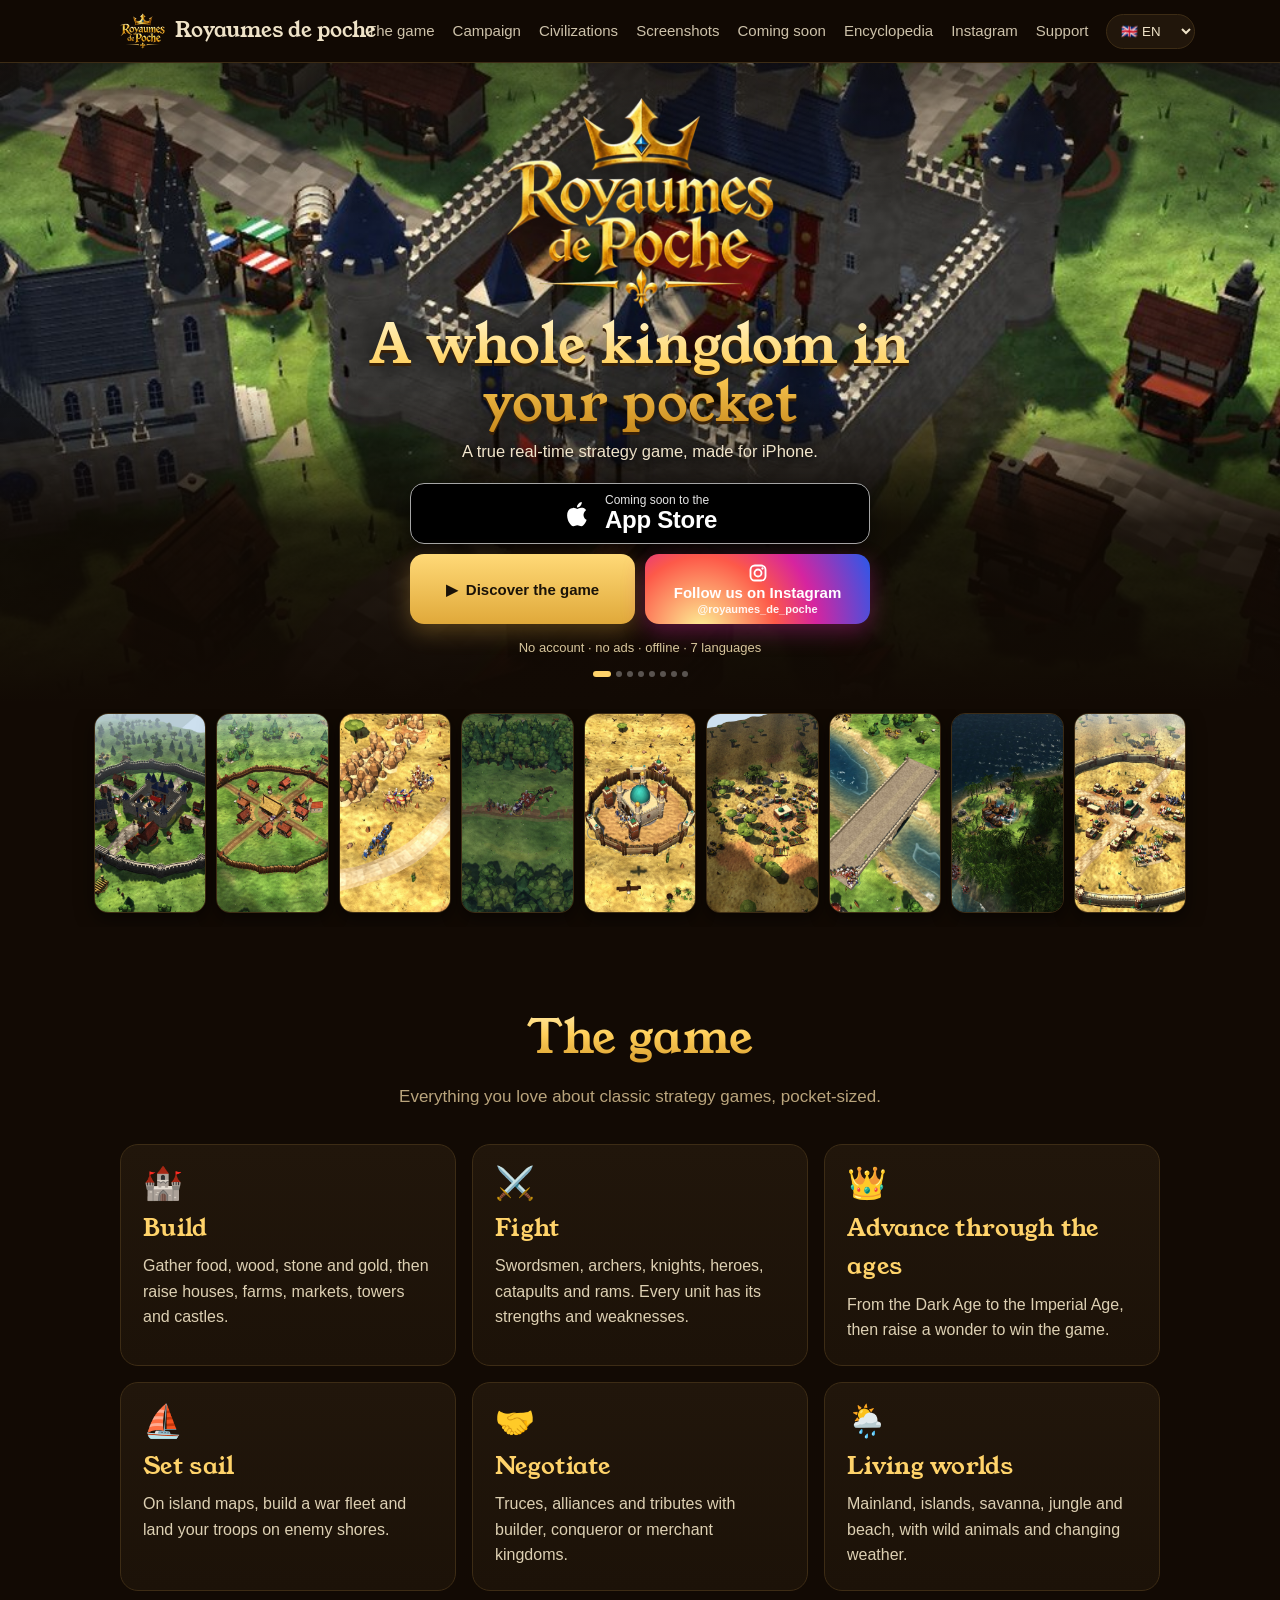
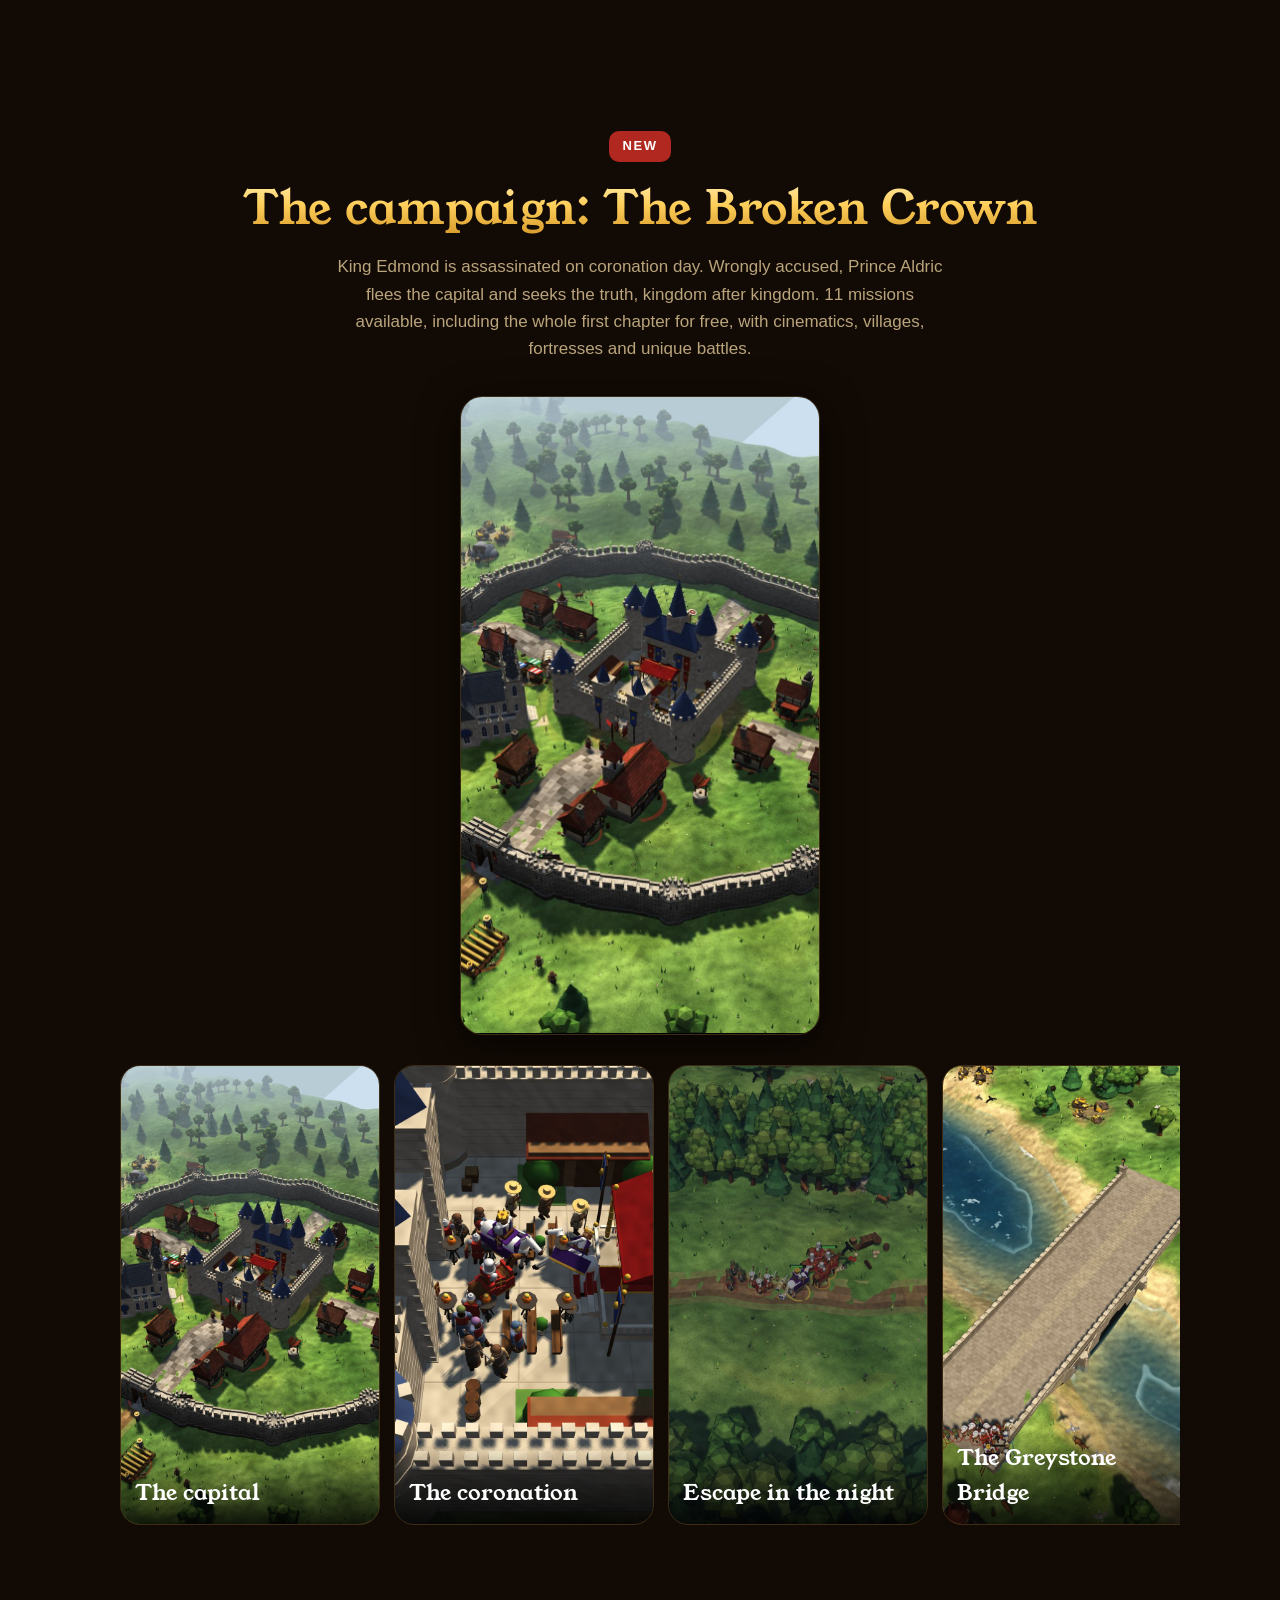
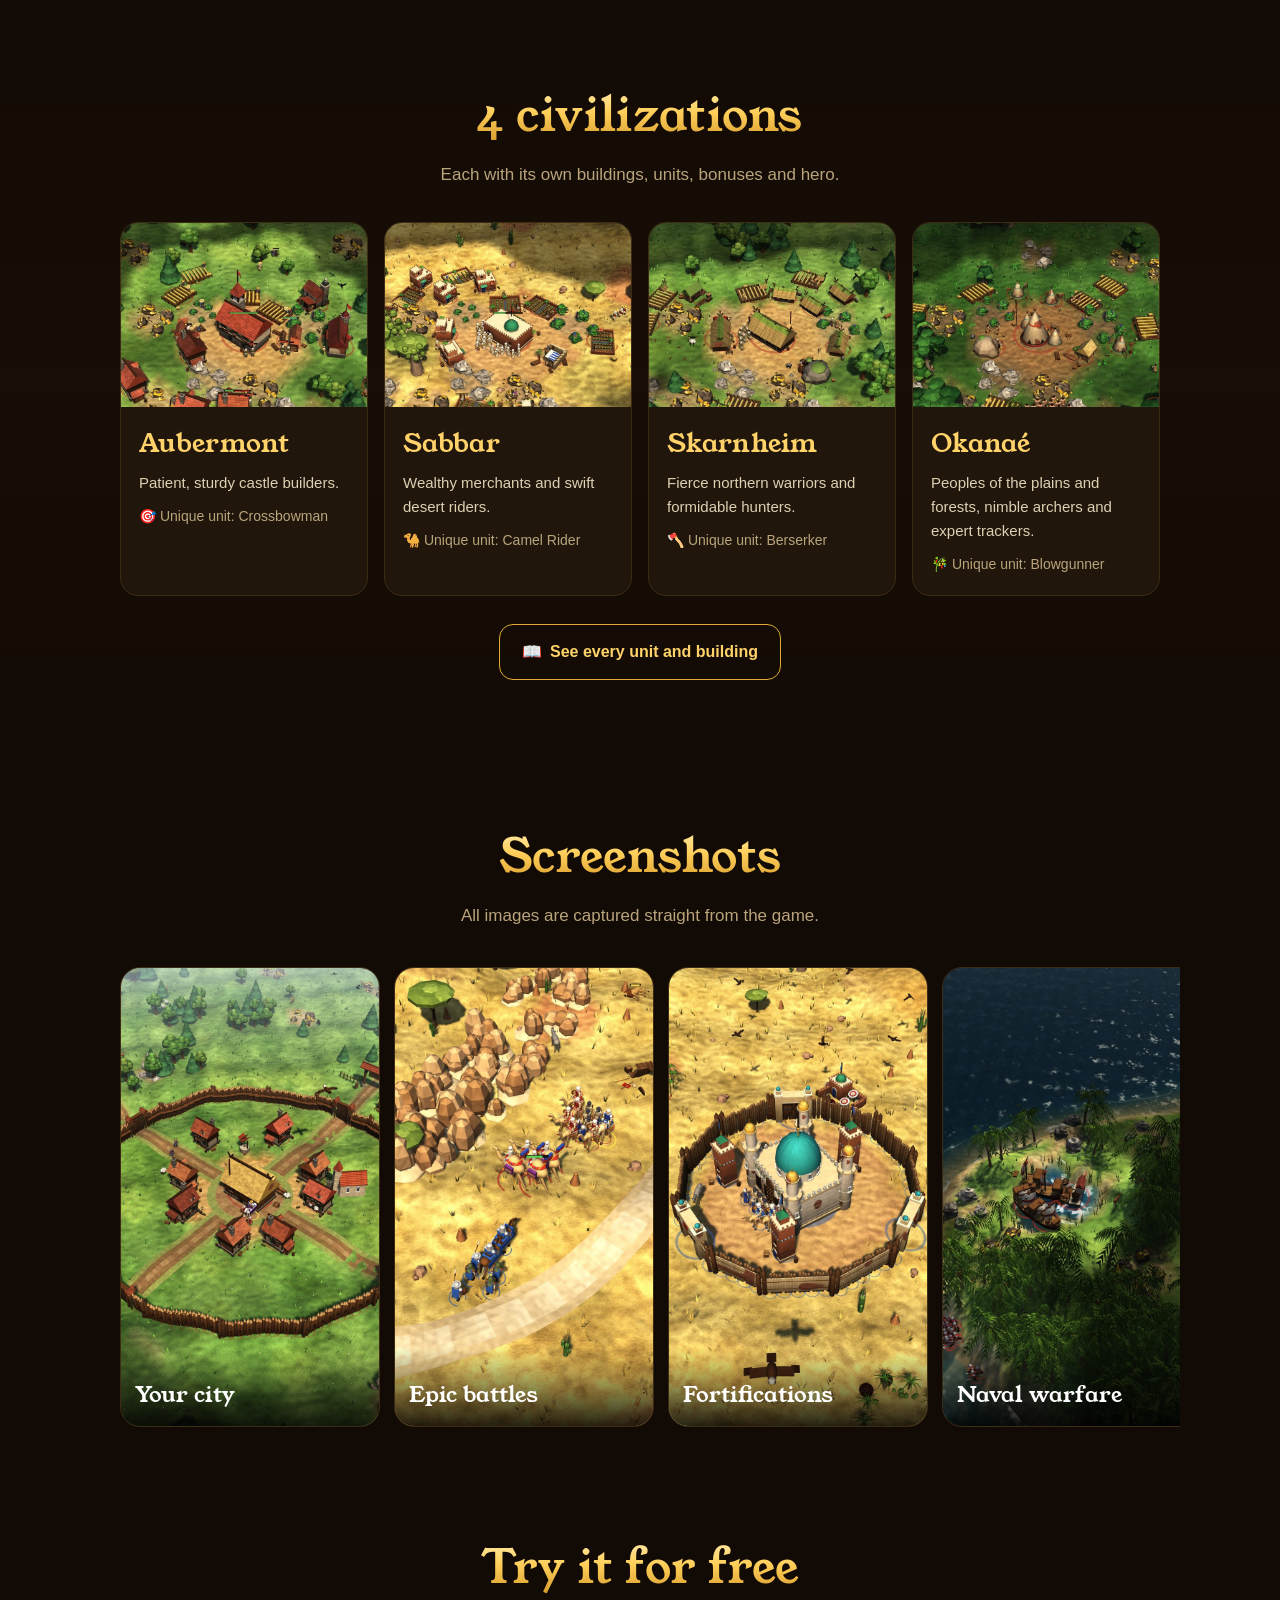
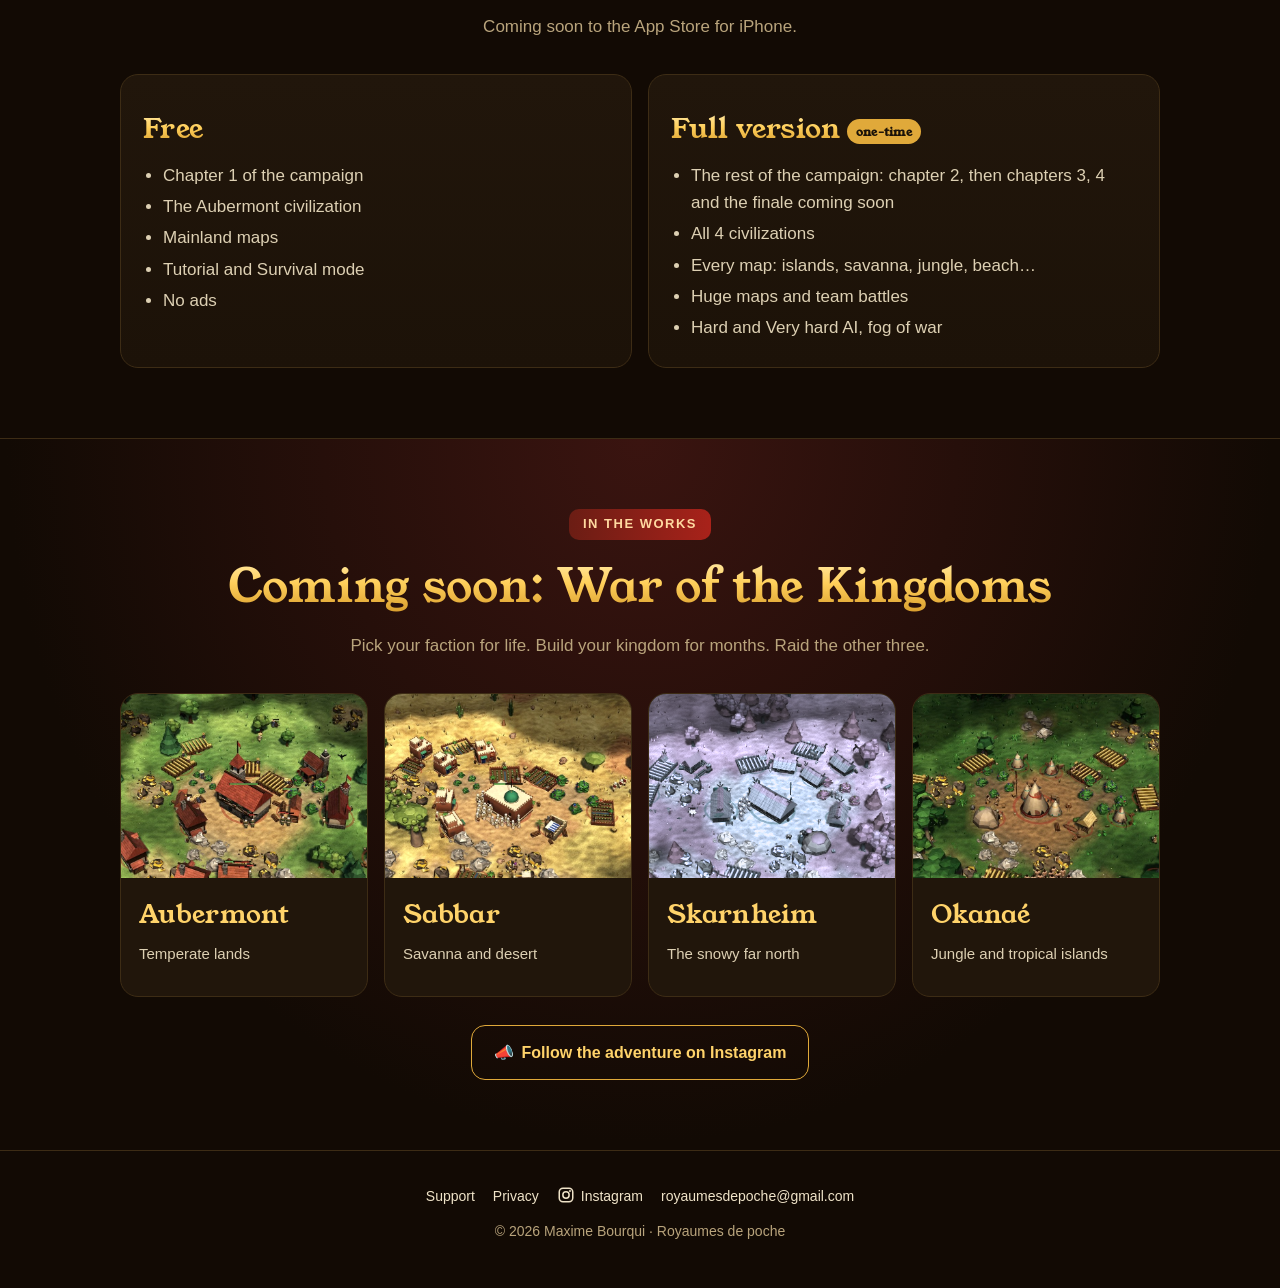
==== commit 3006565a: "Add files via upload" ====
--- a/index.html
+++ b/index.html
@@ -18,16 +18,17 @@
   <a class="brand" href="index.html"><img src="logo.png" alt=""><span>Royaumes de poche</span></a>
   <nav class="nav">
     <a href="#jeu"><span class="fr">Le jeu</span><span class="en">The game</span><span class="es">El juego</span><span class="de">Das Spiel</span><span class="pt">O jogo</span><span class="it">Il gioco</span><span class="zh">游戏介绍</span></a>
+    <a href="#campagne"><span class="fr">Campagne</span><span class="en">Campaign</span><span class="es">Campaña</span><span class="de">Kampagne</span><span class="pt">Campanha</span><span class="it">Campagna</span><span class="zh">战役</span></a>
     <a href="#civilisations"><span class="fr">Civilisations</span><span class="en">Civilizations</span><span class="es">Civilizaciones</span><span class="de">Zivilisationen</span><span class="pt">Civilizações</span><span class="it">Civiltà</span><span class="zh">文明</span></a>
-    <a href="#campagne"><span class="fr">Campagne</span><span class="en">Campaign</span><span class="es">Campaña</span><span class="de">Kampagne</span><span class="pt">Campanha</span><span class="it">Campagna</span><span class="zh">战役</span></a>
     <a href="#images"><span class="fr">Images</span><span class="en">Screenshots</span><span class="es">Imágenes</span><span class="de">Bilder</span><span class="pt">Imagens</span><span class="it">Immagini</span><span class="zh">游戏截图</span></a>
+    <a href="#enligne"><span class="fr">Bientôt</span><span class="en">Coming soon</span><span class="es">Próximamente</span><span class="de">Demnächst</span><span class="pt">Em breve</span><span class="it">Presto</span><span class="zh">即将推出</span></a>
     <a href="encyclopedie.html"><span class="fr">Encyclopédie</span><span class="en">Encyclopedia</span><span class="es">Enciclopedia</span><span class="de">Enzyklopädie</span><span class="pt">Enciclopédia</span><span class="it">Enciclopedia</span><span class="zh">百科</span></a>
     <a href="https://www.instagram.com/royaumes_de_poche/" target="_blank" rel="noopener">Instagram</a>
     <a href="assistance.html"><span class="fr">Assistance</span><span class="en">Support</span><span class="es">Soporte</span><span class="de">Support</span><span class="pt">Suporte</span><span class="it">Assistenza</span><span class="zh">支持</span></a>
     <select class="langsel" aria-label="Langue"><option value="fr">🇫🇷 FR</option><option value="en">🇬🇧 EN</option><option value="es">🇪🇸 ES</option><option value="de">🇩🇪 DE</option><option value="pt">🇵🇹 PT</option><option value="it">🇮🇹 IT</option><option value="zh">🇨🇳 中文</option></select>
   </nav><button class="burg" aria-label="Menu"><i></i><i></i><i></i></button>
 </div></header>
-<div class="mmenu" aria-hidden="true"><div class="mmp"><a href="#jeu"><i>🎮</i><span class="fr">Le jeu</span><span class="en">The game</span><span class="es">El juego</span><span class="de">Das Spiel</span><span class="pt">O jogo</span><span class="it">Il gioco</span><span class="zh">游戏介绍</span></a><a href="#civilisations"><i>🏰</i><span class="fr">Civilisations</span><span class="en">Civilizations</span><span class="es">Civilizaciones</span><span class="de">Zivilisationen</span><span class="pt">Civilizações</span><span class="it">Civiltà</span><span class="zh">文明</span></a><a href="#campagne"><i>📜</i><span class="fr">Campagne</span><span class="en">Campaign</span><span class="es">Campaña</span><span class="de">Kampagne</span><span class="pt">Campanha</span><span class="it">Campagna</span><span class="zh">战役</span></a><a href="encyclopedie.html"><i>📖</i><span class="fr">Encyclopédie</span><span class="en">Encyclopedia</span><span class="es">Enciclopedia</span><span class="de">Enzyklopädie</span><span class="pt">Enciclopédia</span><span class="it">Enciclopedia</span><span class="zh">百科</span></a><a href="#images"><i>🖼️</i><span class="fr">Images</span><span class="en">Screenshots</span><span class="es">Imágenes</span><span class="de">Bilder</span><span class="pt">Imagens</span><span class="it">Immagini</span><span class="zh">游戏截图</span></a><a href="#offre"><i>👑</i><span class="fr">Version complète</span><span class="en">Full version</span><span class="es">Versión completa</span><span class="de">Vollversion</span><span class="pt">Versão completa</span><span class="it">Versione completa</span><span class="zh">完整版</span></a><a href="assistance.html"><i>💬</i><span class="fr">Assistance</span><span class="en">Support</span><span class="es">Soporte</span><span class="de">Support</span><span class="pt">Suporte</span><span class="it">Assistenza</span><span class="zh">支持</span></a><a class="migl" href="https://www.instagram.com/royaumes_de_poche/" target="_blank" rel="noopener"><svg viewBox="0 0 24 24" aria-hidden="true"><rect x="3" y="3" width="18" height="18" rx="5.2" fill="none" stroke="currentColor" stroke-width="2.2"/><circle cx="12" cy="12" r="4.2" fill="none" stroke="currentColor" stroke-width="2.2"/><circle cx="17.4" cy="6.6" r="1.4" fill="currentColor"/></svg><span>Instagram · @royaumes_de_poche</span></a><div class="mlang"></div></div></div>
+<div class="mmenu" aria-hidden="true"><div class="mmp"><a href="#jeu"><i>🎮</i><span class="fr">Le jeu</span><span class="en">The game</span><span class="es">El juego</span><span class="de">Das Spiel</span><span class="pt">O jogo</span><span class="it">Il gioco</span><span class="zh">游戏介绍</span></a><a href="#campagne"><i>📜</i><span class="fr">Campagne</span><span class="en">Campaign</span><span class="es">Campaña</span><span class="de">Kampagne</span><span class="pt">Campanha</span><span class="it">Campagna</span><span class="zh">战役</span></a><a href="#civilisations"><i>🏰</i><span class="fr">Civilisations</span><span class="en">Civilizations</span><span class="es">Civilizaciones</span><span class="de">Zivilisationen</span><span class="pt">Civilizações</span><span class="it">Civiltà</span><span class="zh">文明</span></a><a href="encyclopedie.html"><i>📖</i><span class="fr">Encyclopédie</span><span class="en">Encyclopedia</span><span class="es">Enciclopedia</span><span class="de">Enzyklopädie</span><span class="pt">Enciclopédia</span><span class="it">Enciclopedia</span><span class="zh">百科</span></a><a href="#images"><i>🖼️</i><span class="fr">Images</span><span class="en">Screenshots</span><span class="es">Imágenes</span><span class="de">Bilder</span><span class="pt">Imagens</span><span class="it">Immagini</span><span class="zh">游戏截图</span></a><a href="#offre"><i>👑</i><span class="fr">Version complète</span><span class="en">Full version</span><span class="es">Versión completa</span><span class="de">Vollversion</span><span class="pt">Versão completa</span><span class="it">Versione completa</span><span class="zh">完整版</span></a><a href="#enligne"><i>⚔️</i><span class="fr">Bientôt</span><span class="en">Coming soon</span><span class="es">Próximamente</span><span class="de">Demnächst</span><span class="pt">Em breve</span><span class="it">Presto</span><span class="zh">即将推出</span></a><a href="assistance.html"><i>💬</i><span class="fr">Assistance</span><span class="en">Support</span><span class="es">Soporte</span><span class="de">Support</span><span class="pt">Suporte</span><span class="it">Assistenza</span><span class="zh">支持</span></a><a class="migl" href="https://www.instagram.com/royaumes_de_poche/" target="_blank" rel="noopener"><svg viewBox="0 0 24 24" aria-hidden="true"><rect x="3" y="3" width="18" height="18" rx="5.2" fill="none" stroke="currentColor" stroke-width="2.2"/><circle cx="12" cy="12" r="4.2" fill="none" stroke="currentColor" stroke-width="2.2"/><circle cx="17.4" cy="6.6" r="1.4" fill="currentColor"/></svg><span>Instagram · @royaumes_de_poche</span></a><div class="mlang"></div></div></div>
 
 <div id="promo" style="background:linear-gradient(90deg,#a8221a,#e0402a,#a8221a);color:#fff;text-align:center;font-weight:800;padding:10px 14px;font-size:15px">🔥 <span class="fr">Offre de lancement : la version complète à 2,99 € au lieu de <s>4,99 €</s>, jusqu’au 30 novembre</span><span class="en">Launch offer: the full version for €2.99 instead of <s>€4.99</s>, until November 30</span><span class="es">Oferta de lanzamiento: la versión completa por 2,99 € en lugar de <s>4,99 €</s>, hasta el 30 de noviembre</span><span class="de">Startangebot: die Vollversion für 2,99 € statt <s>4,99 €</s>, bis zum 30. November</span><span class="pt">Oferta de lançamento: a versão completa por 2,99 € em vez de <s>4,99 €</s>, até 30 de novembro</span><span class="it">Offerta di lancio: la versione completa a 2,99 € invece di <s>4,99 €</s>, fino al 30 novembre</span><span class="zh">首发优惠：完整版仅需 2.99 €，原价 <s>4.99 €</s>，截至11月30日</span></div>
 <script>if(Date.now()>=Date.UTC(2026,11,1,0))document.getElementById('promo').remove()</script>
@@ -62,18 +63,6 @@
   </div>
 </div></section>
 
-<section id="civilisations" style="background:linear-gradient(var(--bg),#170e06,var(--bg))"><div class="wrap">
-  <div class="sh"><h2 class="gold"><span class="fr">4 civilisations</span><span class="en">4 civilizations</span><span class="es">4 civilizaciones</span><span class="de">4 Zivilisationen</span><span class="pt">4 civilizações</span><span class="it">4 civiltà</span><span class="zh">4大文明</span></h2>
-    <p><span class="fr">Chacune avec ses bâtiments, ses unités, ses bonus et son héros.</span><span class="en">Each with its own buildings, units, bonuses and hero.</span><span class="es">Cada una con sus edificios, unidades, bonificaciones y héroe.</span><span class="de">Jede mit eigenen Gebäuden, Einheiten, Boni und Helden.</span><span class="pt">Cada uma com os seus edifícios, unidades, bónus e herói.</span><span class="it">Ognuna con i propri edifici, unità, bonus ed eroe.</span><span class="zh">各有独特的建筑、单位、加成与英雄。</span></p></div>
-  <div class="civs">
-    <div class="civ"><div class="im" style="background-image:url(aubermont.jpg)"></div><div class="tx"><h3>Aubermont</h3><p><span class="fr">Des bâtisseurs de châteaux, solides et patients.</span><span class="en">Patient, sturdy castle builders.</span><span class="es">Constructores de castillos pacientes y sólidos.</span><span class="de">Geduldige, standhafte Burgenbauer.</span><span class="pt">Construtores de castelos pacientes e robustos.</span><span class="it">Costruttori di castelli pazienti e solidi.</span><span class="zh">坚韧耐心的城堡建造者。</span></p><div class="uu">🎯 <span class="fr">Unité spéciale : Arbalétrier</span><span class="en">Unique unit: Crossbowman</span><span class="es">Unidad única: Ballestero</span><span class="de">Spezialeinheit: Armbrustschütze</span><span class="pt">Unidade única: Besteiro</span><span class="it">Unità unica: Balestriere</span><span class="zh">特色单位：弩手</span></div></div></div>
-    <div class="civ"><div class="im" style="background-image:url(sabbar.jpg)"></div><div class="tx"><h3>Sabbar</h3><p><span class="fr">Des marchands riches et des cavaliers rapides du désert.</span><span class="en">Wealthy merchants and swift desert riders.</span><span class="es">Ricos mercaderes y veloces jinetes del desierto.</span><span class="de">Reiche Händler und flinke Wüstenreiter.</span><span class="pt">Mercadores ricos e cavaleiros rápidos do deserto.</span><span class="it">Ricchi mercanti e rapidi cavalieri del deserto.</span><span class="zh">富有的商人与迅捷的沙漠骑手。</span></p><div class="uu">🐪 <span class="fr">Unité spéciale : Méhariste</span><span class="en">Unique unit: Camel Rider</span><span class="es">Unidad única: Jinete de camello</span><span class="de">Spezialeinheit: Kamelreiter</span><span class="pt">Unidade única: Cameleiro</span><span class="it">Unità unica: Cammelliere</span><span class="zh">特色单位：骆驼骑兵</span></div></div></div>
-    <div class="civ"><div class="im" style="background-image:url(skarnheim.jpg)"></div><div class="tx"><h3>Skarnheim</h3><p><span class="fr">Des guerriers du Nord féroces et des chasseurs redoutables.</span><span class="en">Fierce northern warriors and formidable hunters.</span><span class="es">Feroces guerreros del norte y temibles cazadores.</span><span class="de">Wilde Krieger des Nordens und gefürchtete Jäger.</span><span class="pt">Guerreiros ferozes do norte e caçadores temíveis.</span><span class="it">Feroci guerrieri del nord e cacciatori temibili.</span><span class="zh">凶猛的北方战士与出色的猎手。</span></p><div class="uu">🪓 <span class="fr">Unité spéciale : Berserker</span><span class="en">Unique unit: Berserker</span><span class="es">Unidad única: Berserker</span><span class="de">Spezialeinheit: Berserker</span><span class="pt">Unidade única: Berserker</span><span class="it">Unità unica: Berserker</span><span class="zh">特色单位：狂战士</span></div></div></div>
-    <div class="civ"><div class="im" style="background-image:url(okanae.jpg)"></div><div class="tx"><h3>Okanaé</h3><p><span class="fr">Des peuples des plaines et des forêts, archers agiles et pisteurs hors pair.</span><span class="en">Peoples of the plains and forests, nimble archers and expert trackers.</span><span class="es">Pueblos de llanuras y bosques, arqueros ágiles y rastreadores expertos.</span><span class="de">Völker der Ebenen und Wälder, flinke Bogenschützen und erfahrene Fährtenleser.</span><span class="pt">Povos das planícies e florestas, arqueiros ágeis e rastreadores exímios.</span><span class="it">Popoli delle pianure e delle foreste, arcieri agili e abili segugi.</span><span class="zh">平原与森林的民族，敏捷的弓手和出色的追踪者。</span></p><div class="uu">🎋 <span class="fr">Unité spéciale : Sarbacanier</span><span class="en">Unique unit: Blowgunner</span><span class="es">Unidad única: Cerbatanero</span><span class="de">Spezialeinheit: Blasrohrschütze</span><span class="pt">Unidade única: Zarabataneiro</span><span class="it">Unità unica: Cerbottaniere</span><span class="zh">特色单位：吹箭手</span></div></div></div>
-  </div>
-<div class="cta" style="margin-top:28px"><a class="btn ghost" href="encyclopedie.html">📖 <span class="fr">Voir toutes les unités et bâtiments</span><span class="en">See every unit and building</span><span class="es">Ver todas las unidades y edificios</span><span class="de">Alle Einheiten und Gebäude ansehen</span><span class="pt">Ver todas as unidades e edifícios</span><span class="it">Vedi tutte le unità e gli edifici</span><span class="zh">查看所有单位和建筑</span></a></div>
-</div></section>
-
 <section id="campagne"><div class="wrap">
   <div class="sh"><div class="new"><span class="fr">NOUVEAU</span><span class="en">NEW</span><span class="es">NUEVO</span><span class="de">NEU</span><span class="pt">NOVO</span><span class="it">NOVITÀ</span><span class="zh">全新</span></div>
     <h2 class="gold"><span class="fr">La campagne : La Couronne brisée</span><span class="en">The campaign: The Broken Crown</span><span class="es">La campaña: La Corona rota</span><span class="de">Die Kampagne: Die zerbrochene Krone</span><span class="pt">A campanha: A Coroa Partida</span><span class="it">La campagna: La Corona spezzata</span><span class="zh">战役：破碎王冠</span></h2>
@@ -87,6 +76,18 @@
     <figure><img src="campagne5.jpg" alt="" loading="lazy"><figcaption><span class="fr">Le fort de Varek</span><span class="en">Varek’s fort</span><span class="es">El fuerte de Varek</span><span class="de">Vareks Festung</span><span class="pt">O forte de Varek</span><span class="it">Il forte di Varek</span><span class="zh">瓦雷克要塞</span></figcaption></figure>
     <figure><img src="campagne6.jpg" alt="" loading="lazy"><figcaption><span class="fr">Les sables de Sabbar</span><span class="en">The sands of Sabbar</span><span class="es">Las arenas de Sabbar</span><span class="de">Der Sand von Sabbar</span><span class="pt">As areias de Sabbar</span><span class="it">Le sabbie di Sabbar</span><span class="zh">萨巴尔沙海</span></figcaption></figure>
   </div>
+</div></section>
+
+<section id="civilisations" style="background:linear-gradient(var(--bg),#170e06,var(--bg))"><div class="wrap">
+  <div class="sh"><h2 class="gold"><span class="fr">4 civilisations</span><span class="en">4 civilizations</span><span class="es">4 civilizaciones</span><span class="de">4 Zivilisationen</span><span class="pt">4 civilizações</span><span class="it">4 civiltà</span><span class="zh">4大文明</span></h2>
+    <p><span class="fr">Chacune avec ses bâtiments, ses unités, ses bonus et son héros.</span><span class="en">Each with its own buildings, units, bonuses and hero.</span><span class="es">Cada una con sus edificios, unidades, bonificaciones y héroe.</span><span class="de">Jede mit eigenen Gebäuden, Einheiten, Boni und Helden.</span><span class="pt">Cada uma com os seus edifícios, unidades, bónus e herói.</span><span class="it">Ognuna con i propri edifici, unità, bonus ed eroe.</span><span class="zh">各有独特的建筑、单位、加成与英雄。</span></p></div>
+  <div class="civs">
+    <div class="civ"><div class="im" style="background-image:url(aubermont.jpg)"></div><div class="tx"><h3>Aubermont</h3><p><span class="fr">Des bâtisseurs de châteaux, solides et patients.</span><span class="en">Patient, sturdy castle builders.</span><span class="es">Constructores de castillos pacientes y sólidos.</span><span class="de">Geduldige, standhafte Burgenbauer.</span><span class="pt">Construtores de castelos pacientes e robustos.</span><span class="it">Costruttori di castelli pazienti e solidi.</span><span class="zh">坚韧耐心的城堡建造者。</span></p><div class="uu">🎯 <span class="fr">Unité spéciale : Arbalétrier</span><span class="en">Unique unit: Crossbowman</span><span class="es">Unidad única: Ballestero</span><span class="de">Spezialeinheit: Armbrustschütze</span><span class="pt">Unidade única: Besteiro</span><span class="it">Unità unica: Balestriere</span><span class="zh">特色单位：弩手</span></div></div></div>
+    <div class="civ"><div class="im" style="background-image:url(sabbar.jpg)"></div><div class="tx"><h3>Sabbar</h3><p><span class="fr">Des marchands riches et des cavaliers rapides du désert.</span><span class="en">Wealthy merchants and swift desert riders.</span><span class="es">Ricos mercaderes y veloces jinetes del desierto.</span><span class="de">Reiche Händler und flinke Wüstenreiter.</span><span class="pt">Mercadores ricos e cavaleiros rápidos do deserto.</span><span class="it">Ricchi mercanti e rapidi cavalieri del deserto.</span><span class="zh">富有的商人与迅捷的沙漠骑手。</span></p><div class="uu">🐪 <span class="fr">Unité spéciale : Méhariste</span><span class="en">Unique unit: Camel Rider</span><span class="es">Unidad única: Jinete de camello</span><span class="de">Spezialeinheit: Kamelreiter</span><span class="pt">Unidade única: Cameleiro</span><span class="it">Unità unica: Cammelliere</span><span class="zh">特色单位：骆驼骑兵</span></div></div></div>
+    <div class="civ"><div class="im" style="background-image:url(skarnheim.jpg)"></div><div class="tx"><h3>Skarnheim</h3><p><span class="fr">Des guerriers du Nord féroces et des chasseurs redoutables.</span><span class="en">Fierce northern warriors and formidable hunters.</span><span class="es">Feroces guerreros del norte y temibles cazadores.</span><span class="de">Wilde Krieger des Nordens und gefürchtete Jäger.</span><span class="pt">Guerreiros ferozes do norte e caçadores temíveis.</span><span class="it">Feroci guerrieri del nord e cacciatori temibili.</span><span class="zh">凶猛的北方战士与出色的猎手。</span></p><div class="uu">🪓 <span class="fr">Unité spéciale : Berserker</span><span class="en">Unique unit: Berserker</span><span class="es">Unidad única: Berserker</span><span class="de">Spezialeinheit: Berserker</span><span class="pt">Unidade única: Berserker</span><span class="it">Unità unica: Berserker</span><span class="zh">特色单位：狂战士</span></div></div></div>
+    <div class="civ"><div class="im" style="background-image:url(okanae.jpg)"></div><div class="tx"><h3>Okanaé</h3><p><span class="fr">Des peuples des plaines et des forêts, archers agiles et pisteurs hors pair.</span><span class="en">Peoples of the plains and forests, nimble archers and expert trackers.</span><span class="es">Pueblos de llanuras y bosques, arqueros ágiles y rastreadores expertos.</span><span class="de">Völker der Ebenen und Wälder, flinke Bogenschützen und erfahrene Fährtenleser.</span><span class="pt">Povos das planícies e florestas, arqueiros ágeis e rastreadores exímios.</span><span class="it">Popoli delle pianure e delle foreste, arcieri agili e abili segugi.</span><span class="zh">平原与森林的民族，敏捷的弓手和出色的追踪者。</span></p><div class="uu">🎋 <span class="fr">Unité spéciale : Sarbacanier</span><span class="en">Unique unit: Blowgunner</span><span class="es">Unidad única: Cerbatanero</span><span class="de">Spezialeinheit: Blasrohrschütze</span><span class="pt">Unidade única: Zarabataneiro</span><span class="it">Unità unica: Cerbottaniere</span><span class="zh">特色单位：吹箭手</span></div></div></div>
+  </div>
+<div class="cta" style="margin-top:28px"><a class="btn ghost" href="encyclopedie.html">📖 <span class="fr">Voir toutes les unités et bâtiments</span><span class="en">See every unit and building</span><span class="es">Ver todas las unidades y edificios</span><span class="de">Alle Einheiten und Gebäude ansehen</span><span class="pt">Ver todas as unidades e edifícios</span><span class="it">Vedi tutte le unità e gli edifici</span><span class="zh">查看所有单位和建筑</span></a></div>
 </div></section>
 
 <section id="images"><div class="wrap">
@@ -120,6 +121,14 @@
   </div>
 </div></section>
 
+<section id="enligne" class="soonsec"><div class="wrap">
+  <div class="sh"><div class="new soon"><span class="fr">EN PRÉPARATION</span><span class="en">IN THE WORKS</span><span class="es">EN PREPARACIÓN</span><span class="de">IN ARBEIT</span><span class="pt">EM PREPARAÇÃO</span><span class="it">IN ARRIVO</span><span class="zh">筹备中</span></div>
+    <h2 class="gold"><span class="fr">Bientôt : la Guerre des Royaumes</span><span class="en">Coming soon: War of the Kingdoms</span><span class="es">Próximamente: la Guerra de los Reinos</span><span class="de">Bald: Der Krieg der Königreiche</span><span class="pt">Em breve: a Guerra dos Reinos</span><span class="it">Presto: la Guerra dei Regni</span><span class="zh">即将推出：王国之战</span></h2>
+    <p><span class="fr">Choisis ta faction pour la vie. Bâtis ton royaume pendant des mois. Pille les trois autres.</span><span class="en">Pick your faction for life. Build your kingdom for months. Raid the other three.</span><span class="es">Elige tu facción para siempre. Construye tu reino durante meses. Saquea a las otras tres.</span><span class="de">Wähle deine Fraktion fürs Leben. Baue dein Reich über Monate auf. Plündere die anderen drei.</span><span class="pt">Escolhe a tua fação para a vida. Constrói o teu reino durante meses. Saqueia as outras três.</span><span class="it">Scegli la tua fazione per sempre. Costruisci il tuo regno per mesi. Saccheggia le altre tre.</span><span class="zh">终身选择你的阵营。用数月时间建设你的王国。掠夺另外三方。</span></p></div>
+  <div class="civs"><div class="civ fac"><div class="im" style="background-image:url(aubermont.jpg)"></div><div class="tx"><h3>Aubermont</h3><p><span class="fr">Terres tempérées</span><span class="en">Temperate lands</span><span class="es">Tierras templadas</span><span class="de">Gemäßigte Lande</span><span class="pt">Terras temperadas</span><span class="it">Terre temperate</span><span class="zh">温带之地</span></p></div></div><div class="civ fac"><div class="im" style="background-image:url(sabbar.jpg)"></div><div class="tx"><h3>Sabbar</h3><p><span class="fr">Savane et désert</span><span class="en">Savanna and desert</span><span class="es">Sabana y desierto</span><span class="de">Savanne und Wüste</span><span class="pt">Savana e deserto</span><span class="it">Savana e deserto</span><span class="zh">草原与沙漠</span></p></div></div><div class="civ fac snow"><div class="im" style="background-image:url(skarnheim.jpg)"></div><div class="tx"><h3>Skarnheim</h3><p><span class="fr">Grand nord enneigé</span><span class="en">The snowy far north</span><span class="es">El gran norte nevado</span><span class="de">Der verschneite hohe Norden</span><span class="pt">O grande norte nevado</span><span class="it">Il grande nord innevato</span><span class="zh">冰雪北境</span></p></div></div><div class="civ fac"><div class="im" style="background-image:url(okanae.jpg)"></div><div class="tx"><h3>Okanaé</h3><p><span class="fr">Jungle et îles tropicales</span><span class="en">Jungle and tropical islands</span><span class="es">Selva e islas tropicales</span><span class="de">Dschungel und Tropeninseln</span><span class="pt">Selva e ilhas tropicais</span><span class="it">Giungla e isole tropicali</span><span class="zh">丛林与热带群岛</span></p></div></div></div>
+  <div class="cta" style="margin-top:28px"><a class="btn ghost" href="https://www.instagram.com/royaumes_de_poche/" target="_blank" rel="noopener">📣 <span class="fr">Suis l’aventure sur Instagram</span><span class="en">Follow the adventure on Instagram</span><span class="es">Sigue la aventura en Instagram</span><span class="de">Folge dem Abenteuer auf Instagram</span><span class="pt">Segue a aventura no Instagram</span><span class="it">Segui l’avventura su Instagram</span><span class="zh">在 Instagram 关注最新动态</span></a></div>
+</div></section>
+
 <footer><div class="wrap">
   <div class="links">
     <a href="assistance.html"><span class="fr">Assistance</span><span class="en">Support</span><span class="es">Soporte</span><span class="de">Support</span><span class="pt">Suporte</span><span class="it">Assistenza</span><span class="zh">支持</span></a>
--- a/style.css
+++ b/style.css
@@ -140,3 +140,11 @@
 @media(max-width:720px){.hero2{align-items:stretch}.hin{display:flex;flex-direction:column;justify-content:space-between;min-height:calc(100svh - 110px);padding-top:6px}
 .hin .logo2{margin:0 auto}.hin .bot2{margin-top:auto}}
 .hero2 .shade{background:linear-gradient(180deg,rgba(14,8,3,.55) 0%,rgba(14,8,3,0) 26%,rgba(14,8,3,0) 50%,rgba(14,8,3,.88) 72%,var(--bg) 100%)}
+
+.soonsec{background:radial-gradient(ellipse at 50% 0%,#3a1410 0%,var(--bg) 70%);border-top:1px solid var(--line)}
+.new.soon{background:linear-gradient(90deg,#6b1d14,#a8221a);color:#ffd9a0}
+.fac .im{filter:saturate(.85) contrast(1.05)}
+.nav a{white-space:nowrap}
+.fac.snow .im{filter:grayscale(.75) brightness(1.35) contrast(.9) sepia(.05) hue-rotate(180deg) saturate(1.3)}
+.top .nav{margin-left:22px}
+@media(max-width:700px){.soonsec .civs{grid-template-columns:1fr 1fr;gap:10px}.soonsec .civ h3{font-size:19px}.soonsec .civ .tx{padding:10px 12px 12px}.soonsec .civ p{font-size:13px;margin:4px 0 0}}
